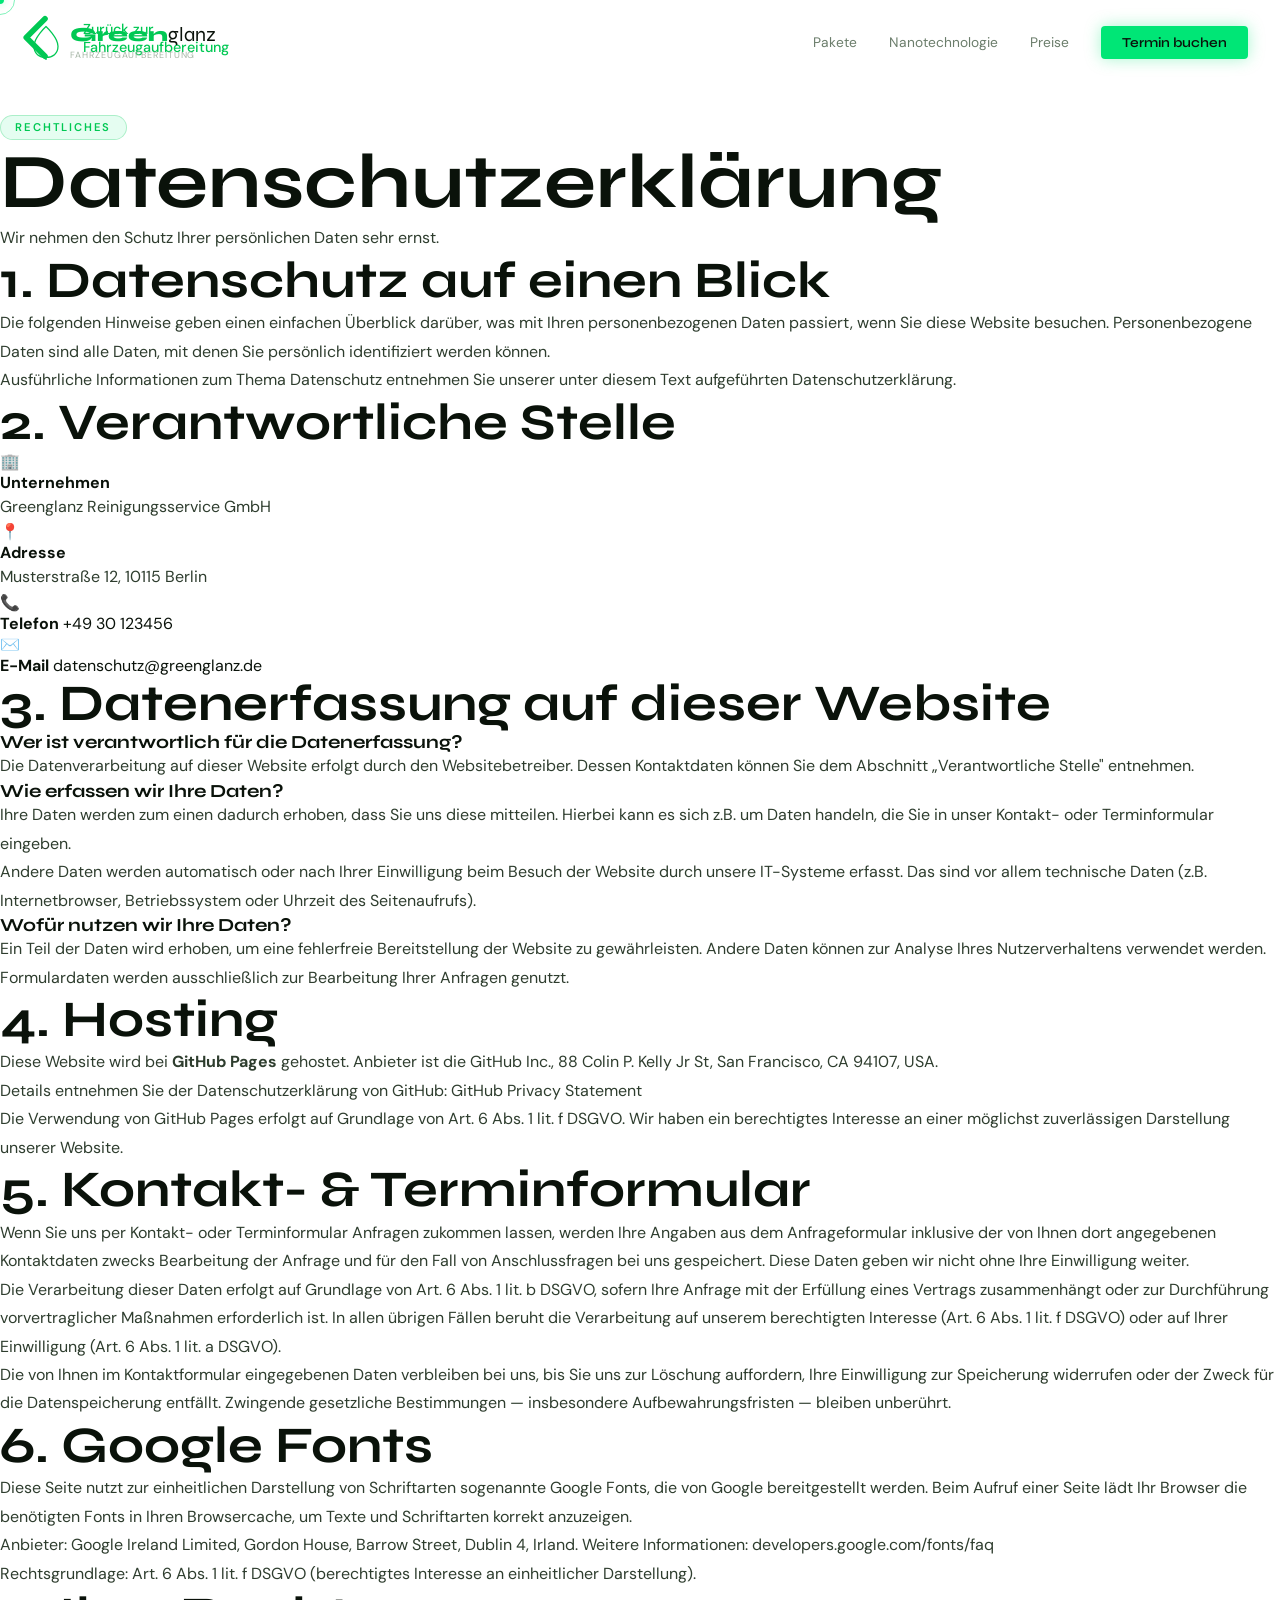
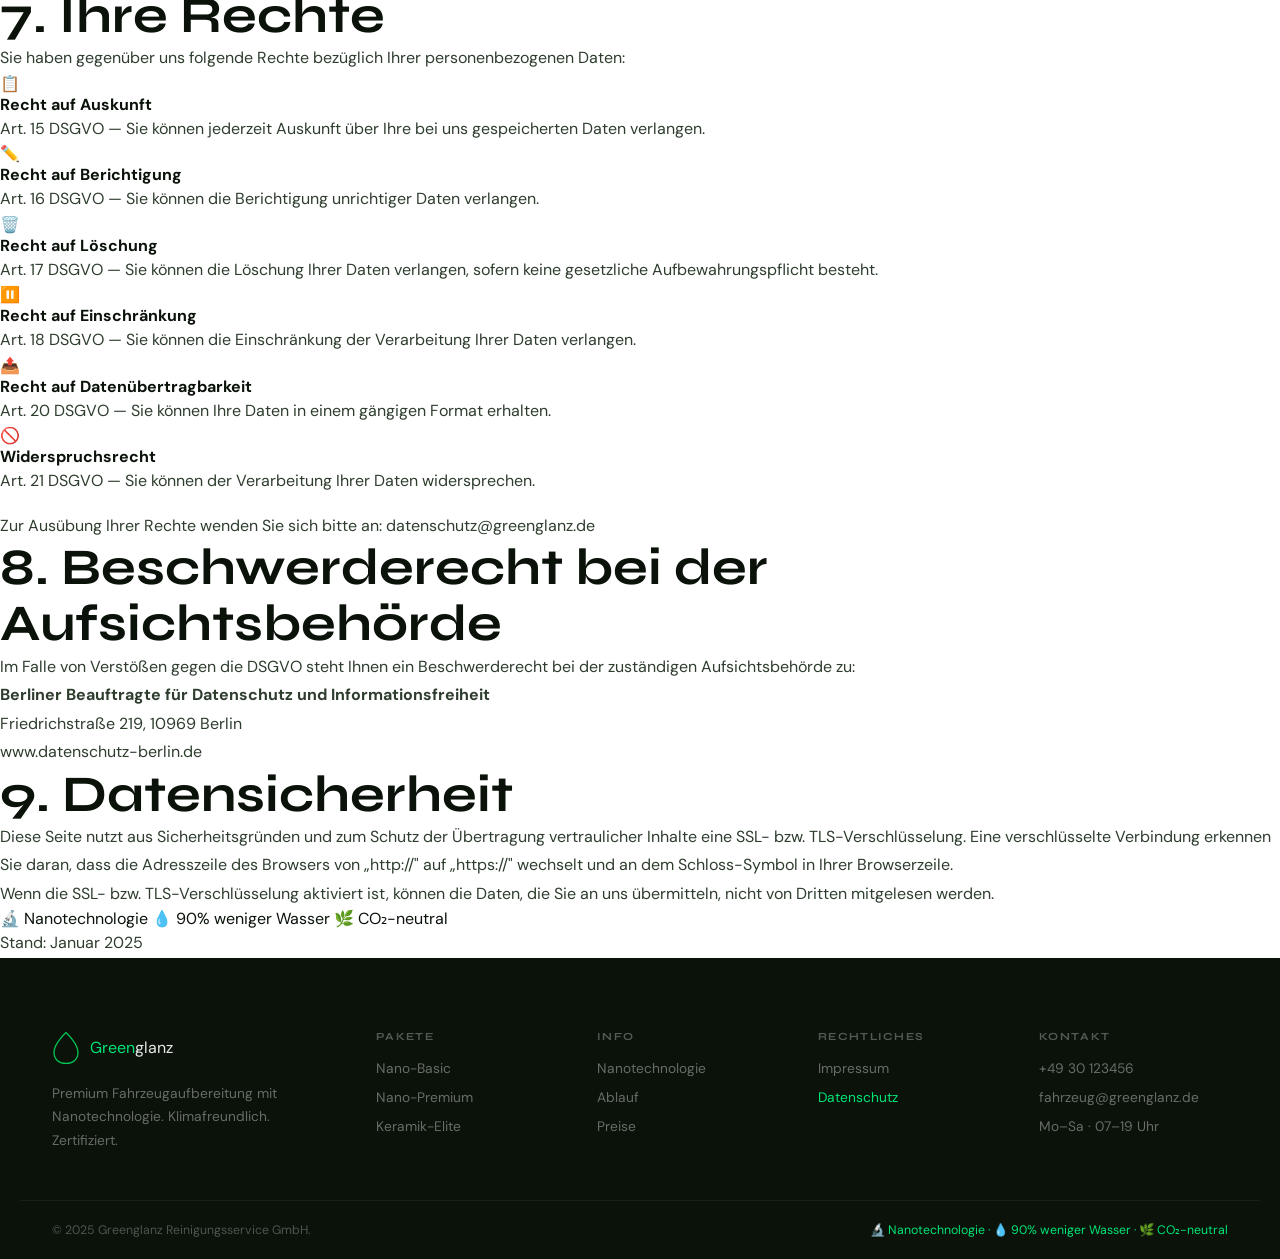
==== datenschutz.html @ a3bcfd15 "Add initial Datenschutzerklärung HTML page" ====
<!DOCTYPE html>
<html lang="de">
<head>
  <meta charset="UTF-8" />
  <meta name="viewport" content="width=device-width, initial-scale=1.0" />
  <title>Datenschutzerklärung – Greenglanz Fahrzeugaufbereitung</title>
  <link rel="stylesheet" href="fv-styles.css" />
  <link rel="preconnect" href="https://fonts.googleapis.com" />
  <link rel="preconnect" href="https://fonts.gstatic.com" crossorigin />
  <link href="https://fonts.googleapis.com/css2?family=Syne:wght@400;600;700;800&family=DM+Sans:wght@300;400;500&display=swap" rel="stylesheet" />
</head>
<body>

  <div class="cur" id="cur"></div>
  <div class="cur-ring" id="curRing"></div>
  <div class="scroll-prog" id="scrollProg"></div>

  <!-- Nav -->
  <nav class="nav scrolled" id="nav">
    <div class="nav-inner">
      <a href="fahrzeug.html" class="nav-logo">
        <div class="nl-icon">
          <svg viewBox="0 0 32 42" fill="none">
            <path d="M16 3 C16 3 30 16 30 26 C30 34.8 23.7 39 16 39 C8.3 39 2 34.8 2 26 C2 16 16 3 16 3Z"
              stroke="currentColor" stroke-width="1.5" fill="none"/>
            <path d="M16 39 L16 43" stroke="currentColor" stroke-width="1.5" stroke-linecap="round"/>
          </svg>
        </div>
        <div class="nl-text">
          <div class="nl-name">
            <span class="nl-g">Green</span><span class="nl-gl">glanz</span>
          </div>
          <span class="nl-sub">Fahrzeugaufbereitung</span>
        </div>
      </a>
      <ul class="nav-links">
        <li><a href="fahrzeug.html#pakete">Pakete</a></li>
        <li><a href="fahrzeug.html#nano">Nanotechnologie</a></li>
        <li><a href="fahrzeug.html#preise">Preise</a></li>
        <li><a href="fahrzeug.html#kontakt" class="nav-cta">Termin buchen</a></li>
      </ul>
      <button class="burger" id="burger"><span></span><span></span></button>
    </div>
  </nav>

  <!-- Mobile Menu -->
  <div class="mob-menu" id="mobMenu">
    <div class="mm-links">
      <a href="fahrzeug.html">← Zurück</a>
      <a href="fahrzeug.html#pakete">Pakete</a>
      <a href="fahrzeug.html#nano">Nanotechnologie</a>
      <a href="fahrzeug.html#kontakt">Termin buchen</a>
    </div>
  </div>

  <!-- Page Content -->
  <main class="legal-main">
    <div class="legal-container">

      <a href="fahrzeug.html" class="legal-back">
        <svg viewBox="0 0 20 20" fill="none">
          <path d="M12 5l-5 5 5 5" stroke="currentColor" stroke-width="1.5" stroke-linecap="round" stroke-linejoin="round"/>
        </svg>
        Zurück zur Fahrzeugaufbereitung
      </a>

      <div class="legal-header">
        <span class="s-tag">Rechtliches</span>
        <h1>Datenschutzerklärung</h1>
        <p class="legal-intro">Wir nehmen den Schutz Ihrer persönlichen Daten sehr ernst.</p>
      </div>

      <div class="legal-body">

        <div class="legal-section">
          <h2>1. Datenschutz auf einen Blick</h2>
          <div class="legal-card">
            <p>
              Die folgenden Hinweise geben einen einfachen Überblick darüber, was mit Ihren
              personenbezogenen Daten passiert, wenn Sie diese Website besuchen. Personenbezogene
              Daten sind alle Daten, mit denen Sie persönlich identifiziert werden können.
            </p>
            <p>
              Ausführliche Informationen zum Thema Datenschutz entnehmen Sie unserer unter diesem
              Text aufgeführten Datenschutzerklärung.
            </p>
          </div>
        </div>

        <div class="legal-section">
          <h2>2. Verantwortliche Stelle</h2>
          <div class="legal-card legal-card-grid">
            <div class="lcg-item">
              <span class="lcg-icon">🏢</span>
              <div>
                <b>Unternehmen</b>
                <p>Greenglanz Reinigungsservice GmbH</p>
              </div>
            </div>
            <div class="lcg-item">
              <span class="lcg-icon">📍</span>
              <div>
                <b>Adresse</b>
                <p>Musterstraße 12, 10115 Berlin</p>
              </div>
            </div>
            <div class="lcg-item">
              <span class="lcg-icon">📞</span>
              <div>
                <b>Telefon</b>
                <a href="tel:+4930123456">+49 30 123456</a>
              </div>
            </div>
            <div class="lcg-item">
              <span class="lcg-icon">✉️</span>
              <div>
                <b>E-Mail</b>
                <a href="mailto:datenschutz@greenglanz.de">datenschutz@greenglanz.de</a>
              </div>
            </div>
          </div>
        </div>

        <div class="legal-section">
          <h2>3. Datenerfassung auf dieser Website</h2>

          <h3 class="legal-sub">Wer ist verantwortlich für die Datenerfassung?</h3>
          <div class="legal-card">
            <p>
              Die Datenverarbeitung auf dieser Website erfolgt durch den Websitebetreiber. Dessen
              Kontaktdaten können Sie dem Abschnitt „Verantwortliche Stelle" entnehmen.
            </p>
          </div>

          <h3 class="legal-sub">Wie erfassen wir Ihre Daten?</h3>
          <div class="legal-card">
            <p>
              Ihre Daten werden zum einen dadurch erhoben, dass Sie uns diese mitteilen. Hierbei
              kann es sich z.B. um Daten handeln, die Sie in unser Kontakt- oder Terminformular
              eingeben.
            </p>
            <p>
              Andere Daten werden automatisch oder nach Ihrer Einwilligung beim Besuch der Website
              durch unsere IT-Systeme erfasst. Das sind vor allem technische Daten (z.B.
              Internetbrowser, Betriebssystem oder Uhrzeit des Seitenaufrufs).
            </p>
          </div>

          <h3 class="legal-sub">Wofür nutzen wir Ihre Daten?</h3>
          <div class="legal-card">
            <p>
              Ein Teil der Daten wird erhoben, um eine fehlerfreie Bereitstellung der Website zu
              gewährleisten. Andere Daten können zur Analyse Ihres Nutzerverhaltens verwendet werden.
              Formulardaten werden ausschließlich zur Bearbeitung Ihrer Anfragen genutzt.
            </p>
          </div>
        </div>

        <div class="legal-section">
          <h2>4. Hosting</h2>
          <div class="legal-card">
            <p>
              Diese Website wird bei <strong>GitHub Pages</strong> gehostet. Anbieter ist die
              GitHub Inc., 88 Colin P. Kelly Jr St, San Francisco, CA 94107, USA.
            </p>
            <p>
              Details entnehmen Sie der Datenschutzerklärung von GitHub:
              <a href="https://docs.github.com/en/site-policy/privacy-policies/github-privacy-statement"
                target="_blank" rel="noopener noreferrer">
                GitHub Privacy Statement
              </a>
            </p>
            <p>
              Die Verwendung von GitHub Pages erfolgt auf Grundlage von Art. 6 Abs. 1 lit. f DSGVO.
              Wir haben ein berechtigtes Interesse an einer möglichst zuverlässigen Darstellung
              unserer Website.
            </p>
          </div>
        </div>

        <div class="legal-section">
          <h2>5. Kontakt- & Terminformular</h2>
          <div class="legal-card">
            <p>
              Wenn Sie uns per Kontakt- oder Terminformular Anfragen zukommen lassen, werden Ihre
              Angaben aus dem Anfrageformular inklusive der von Ihnen dort angegebenen Kontaktdaten
              zwecks Bearbeitung der Anfrage und für den Fall von Anschlussfragen bei uns gespeichert.
              Diese Daten geben wir nicht ohne Ihre Einwilligung weiter.
            </p>
            <p>
              Die Verarbeitung dieser Daten erfolgt auf Grundlage von Art. 6 Abs. 1 lit. b DSGVO,
              sofern Ihre Anfrage mit der Erfüllung eines Vertrags zusammenhängt oder zur Durchführung
              vorvertraglicher Maßnahmen erforderlich ist. In allen übrigen Fällen beruht die
              Verarbeitung auf unserem berechtigten Interesse (Art. 6 Abs. 1 lit. f DSGVO) oder auf
              Ihrer Einwilligung (Art. 6 Abs. 1 lit. a DSGVO).
            </p>
            <p>
              Die von Ihnen im Kontaktformular eingegebenen Daten verbleiben bei uns, bis Sie uns zur
              Löschung auffordern, Ihre Einwilligung zur Speicherung widerrufen oder der Zweck für die
              Datenspeicherung entfällt. Zwingende gesetzliche Bestimmungen — insbesondere
              Aufbewahrungsfristen — bleiben unberührt.
            </p>
          </div>
        </div>

        <div class="legal-section">
          <h2>6. Google Fonts</h2>
          <div class="legal-card">
            <p>
              Diese Seite nutzt zur einheitlichen Darstellung von Schriftarten sogenannte Google
              Fonts, die von Google bereitgestellt werden. Beim Aufruf einer Seite lädt Ihr Browser
              die benötigten Fonts in Ihren Browsercache, um Texte und Schriftarten korrekt
              anzuzeigen.
            </p>
            <p>
              Anbieter: Google Ireland Limited, Gordon House, Barrow Street, Dublin 4, Irland.
              Weitere Informationen:
              <a href="https://developers.google.com/fonts/faq" target="_blank" rel="noopener noreferrer">
                developers.google.com/fonts/faq
              </a>
            </p>
            <p>
              Rechtsgrundlage: Art. 6 Abs. 1 lit. f DSGVO (berechtigtes Interesse an einheitlicher
              Darstellung).
            </p>
          </div>
        </div>

        <div class="legal-section">
          <h2>7. Ihre Rechte</h2>
          <div class="legal-card">
            <p>Sie haben gegenüber uns folgende Rechte bezüglich Ihrer personenbezogenen Daten:</p>
            <div class="legal-rights">
              <div class="lr-item">
                <span class="lr-icon">📋</span>
                <div><b>Recht auf Auskunft</b><p>Art. 15 DSGVO — Sie können jederzeit Auskunft über Ihre bei uns gespeicherten Daten verlangen.</p></div>
              </div>
              <div class="lr-item">
                <span class="lr-icon">✏️</span>
                <div><b>Recht auf Berichtigung</b><p>Art. 16 DSGVO — Sie können die Berichtigung unrichtiger Daten verlangen.</p></div>
              </div>
              <div class="lr-item">
                <span class="lr-icon">🗑️</span>
                <div><b>Recht auf Löschung</b><p>Art. 17 DSGVO — Sie können die Löschung Ihrer Daten verlangen, sofern keine gesetzliche Aufbewahrungspflicht besteht.</p></div>
              </div>
              <div class="lr-item">
                <span class="lr-icon">⏸️</span>
                <div><b>Recht auf Einschränkung</b><p>Art. 18 DSGVO — Sie können die Einschränkung der Verarbeitung Ihrer Daten verlangen.</p></div>
              </div>
              <div class="lr-item">
                <span class="lr-icon">📤</span>
                <div><b>Recht auf Datenübertragbarkeit</b><p>Art. 20 DSGVO — Sie können Ihre Daten in einem gängigen Format erhalten.</p></div>
              </div>
              <div class="lr-item">
                <span class="lr-icon">🚫</span>
                <div><b>Widerspruchsrecht</b><p>Art. 21 DSGVO — Sie können der Verarbeitung Ihrer Daten widersprechen.</p></div>
              </div>
            </div>
            <p style="margin-top:1rem">
              Zur Ausübung Ihrer Rechte wenden Sie sich bitte an:
              <a href="mailto:datenschutz@greenglanz.de">datenschutz@greenglanz.de</a>
            </p>
          </div>
        </div>

        <div class="legal-section">
          <h2>8. Beschwerderecht bei der Aufsichtsbehörde</h2>
          <div class="legal-card">
            <p>
              Im Falle von Verstößen gegen die DSGVO steht Ihnen ein Beschwerderecht bei der
              zuständigen Aufsichtsbehörde zu:
            </p>
            <p>
              <strong>Berliner Beauftragte für Datenschutz und Informationsfreiheit</strong><br />
              Friedrichstraße 219, 10969 Berlin<br />
              <a href="https://www.datenschutz-berlin.de" target="_blank" rel="noopener noreferrer">
                www.datenschutz-berlin.de
              </a>
            </p>
          </div>
        </div>

        <div class="legal-section">
          <h2>9. Datensicherheit</h2>
          <div class="legal-card">
            <p>
              Diese Seite nutzt aus Sicherheitsgründen und zum Schutz der Übertragung vertraulicher
              Inhalte eine SSL- bzw. TLS-Verschlüsselung. Eine verschlüsselte Verbindung erkennen
              Sie daran, dass die Adresszeile des Browsers von „http://" auf „https://" wechselt
              und an dem Schloss-Symbol in Ihrer Browserzeile.
            </p>
            <p>
              Wenn die SSL- bzw. TLS-Verschlüsselung aktiviert ist, können die Daten, die Sie an
              uns übermitteln, nicht von Dritten mitgelesen werden.
            </p>
          </div>
        </div>

        <div class="legal-nano-badge">
          <span>🔬 Nanotechnologie</span>
          <span>💧 90% weniger Wasser</span>
          <span>🌿 CO₂-neutral</span>
        </div>

        <p class="legal-stand">Stand: Januar 2025</p>

      </div>
    </div>
  </main>

  <!-- Footer -->
  <footer class="footer">
    <div class="ft-inner">
      <div class="ft-brand">
        <div class="nav-logo" style="margin-bottom:1rem">
          <div class="nl-icon">
            <svg viewBox="0 0 32 42" fill="none">
              <path d="M16 3 C16 3 30 16 30 26 C30 34.8 23.7 39 16 39 C8.3 39 2 34.8 2 26 C2 16 16 3 16 3Z"
                stroke="currentColor" stroke-width="1.5" fill="none"/>
            </svg>
          </div>
          <div class="nl-text">
            <div class="nl-name" style="color:rgba(255,255,255,0.9)">
              <span style="color:#00e676">Green</span><span>glanz</span>
            </div>
          </div>
        </div>
        <p>Premium Fahrzeugaufbereitung mit Nanotechnologie. Klimafreundlich. Zertifiziert.</p>
      </div>
      <div class="ft-cols">
        <div class="ftc">
          <b>Pakete</b>
          <a href="fahrzeug.html#pakete">Nano-Basic</a>
          <a href="fahrzeug.html#pakete">Nano-Premium</a>
          <a href="fahrzeug.html#pakete">Keramik-Elite</a>
        </div>
        <div class="ftc">
          <b>Info</b>
          <a href="fahrzeug.html#nano">Nanotechnologie</a>
          <a href="fahrzeug.html#prozess">Ablauf</a>
          <a href="fahrzeug.html#preise">Preise</a>
        </div>
        <div class="ftc">
          <b>Rechtliches</b>
          <a href="impressum.html">Impressum</a>
          <a href="datenschutz.html" style="color:#00e676">Datenschutz</a>
        </div>
        <div class="ftc">
          <b>Kontakt</b>
          <a href="tel:+4930123456">+49 30 123456</a>
          <a href="mailto:fahrzeug@greenglanz.de">fahrzeug@greenglanz.de</a>
          <span>Mo–Sa · 07–19 Uhr</span>
        </div>
      </div>
    </div>
    <div class="ft-bottom">
      <span>© 2025 Greenglanz Reinigungsservice GmbH.</span>
      <span class="ft-badge">🔬 Nanotechnologie · 💧 90% weniger Wasser · 🌿 CO₂-neutral</span>
    </div>
  </footer>

  <script src="fv-app.js"></script>
</body>
</html>
---- fv-styles.css ----
/* ══════════════════════════════════════════════════
   GREENGLANZ FAHRZEUGAUFBEREITUNG – fv-styles.css
   Weiß × Neon-Grün (dominant) × Blau (Akzent)
   Mobile-safe von Anfang an
══════════════════════════════════════════════════ */

@import url('https://fonts.googleapis.com/css2?family=Syne:wght@400;600;700;800&family=DM+Sans:wght@300;400;500&display=swap');

/* ── Variables ──────────────────────────────────── */
:root {
  /* Base */
  --white:    #ffffff;
  --off:      #f7faf7;
  --surface:  #f0f5f0;

  /* Neon Green — DOMINANT */
  --ng:       #00e676;
  --ng-dim:   #00c853;
  --ng-pale:  #b9f6ca;
  --ng-mist:  #e8f5e9;
  --ng-alpha: rgba(0,230,118,0.1);
  --ng-glow:  rgba(0,230,118,0.35);
  --ng-glow2: rgba(0,230,118,0.12);

  /* Blue — accent only */
  --bl:       #1565c0;
  --bl-2:     #1976d2;
  --bl-pale:  #bbdefb;
  --bl-mist:  #e3f2fd;
  --bl-alpha: rgba(21,101,192,0.1);

  /* Text */
  --t1:  #0a120a;
  --t2:  #2e3d2e;
  --t3:  #6b7d6b;
  --t4:  #a5b5a5;

  /* Fonts */
  --fd: 'Syne', sans-serif;
  --fb: 'DM Sans', sans-serif;

  /* Radius */
  --r-xs: 4px;
  --r-sm: 10px;
  --r-md: 16px;
  --r-lg: 24px;
  --r-xl: 36px;

  /* Shadows */
  --sh-sm:   0 2px 16px rgba(0,230,118,0.08);
  --sh-md:   0 8px 40px rgba(0,230,118,0.12);
  --sh-lg:   0 24px 80px rgba(0,230,118,0.16);
  --sh-neon: 0 0 20px rgba(0,230,118,0.4), 0 0 60px rgba(0,230,118,0.15);
  --sh-b:    0 8px 32px rgba(21,101,192,0.1);

  --ease:        cubic-bezier(0.4, 0, 0.2, 1);
  --ease-spring: cubic-bezier(0.34, 1.56, 0.64, 1);
  --ease-expo:   cubic-bezier(0.16, 1, 0.3, 1);
}

/* ── Reset ──────────────────────────────────────── */
*, *::before, *::after { box-sizing: border-box; margin: 0; padding: 0; }
html { scroll-behavior: smooth; font-size: 16px; }
body {
  font-family: var(--fb);
  background: var(--white);
  color: var(--t1);
  overflow-x: hidden;
  cursor: none;
}
a { color: inherit; text-decoration: none; }
ul { list-style: none; }
button { cursor: none; border: none; background: none; font: inherit; }
input, textarea, select { font: inherit; }
em { font-style: italic; color: var(--ng-dim); }

/* ── Typography ─────────────────────────────────── */
h1, h2, h3 { font-family: var(--fd); line-height: 1.1; font-weight: 700; }
h1 { font-size: clamp(2.8rem, 6vw, 5.5rem); }
h2 { font-size: clamp(2rem, 4vw, 3.4rem); }
h3 { font-size: 1.15rem; font-weight: 700; }
p  { color: var(--t2); line-height: 1.78; }

/* ── Scroll Progress ────────────────────────────── */
.scroll-prog {
  position: fixed; top: 0; left: 0; height: 3px;
  width: 0%; z-index: 9999; pointer-events: none;
  background: linear-gradient(90deg, var(--ng), var(--ng-dim), var(--bl-2));
  box-shadow: 0 0 10px var(--ng-glow);
  transition: width 0.1s linear;
}

/* ── Custom Cursor ──────────────────────────────── */
.cur {
  width: 8px; height: 8px;
  background: var(--ng);
  border-radius: 50%;
  position: fixed; top: 0; left: 0;
  pointer-events: none; z-index: 9998;
  transform: translate(-50%,-50%);
  box-shadow: 0 0 10px var(--ng-glow);
  transition: width 0.2s var(--ease), height 0.2s var(--ease);
}
.cur-ring {
  width: 30px; height: 30px;
  border: 1.5px solid rgba(0,230,118,0.5);
  border-radius: 50%;
  position: fixed; top: 0; left: 0;
  pointer-events: none; z-index: 9997;
  transform: translate(-50%,-50%);
  transition: width 0.3s var(--ease), height 0.3s var(--ease), border-color 0.3s;
}
body.cur-lg .cur      { width: 40px; height: 40px; }
body.cur-lg .cur-ring { width: 52px; height: 52px; border-color: var(--ng); }

/* ── Loader ─────────────────────────────────────── */
.loader {
  position: fixed; inset: 0;
  background: var(--white); z-index: 10000;
  display: flex; align-items: center; justify-content: center;
  transition: opacity 0.7s var(--ease), visibility 0.7s;
}
.loader.out { opacity: 0; visibility: hidden; pointer-events: none; }
.loader-core { display: flex; flex-direction: column; align-items: center; gap: 1.4rem; }

.loader-drop {
  width: 70px; height: 90px; position: relative;
  display: flex; align-items: center; justify-content: center;
}
.loader-drop svg { width: 100%; height: 100%; }
.drop-path {
  stroke-dasharray: 220; stroke-dashoffset: 220;
  animation: dash-draw 1.4s var(--ease) 0.1s forwards;
}
.drop-inner {
  stroke-dasharray: 160; stroke-dashoffset: 160;
  animation: dash-draw 1s var(--ease) 0.6s forwards;
}
@keyframes dash-draw { to { stroke-dashoffset: 0; } }
.drop-glow {
  position: absolute; inset: -10px;
  border-radius: 40% 40% 50% 50%;
  background: radial-gradient(ellipse at 50% 60%, rgba(0,230,118,0.2), transparent 70%);
  animation: drop-pulse 2s ease-in-out infinite;
}
@keyframes drop-pulse { 0%,100%{ opacity: 0.5; transform: scale(1); } 50%{ opacity: 1; transform: scale(1.1); } }

.loader-brand {
  font-family: var(--fd);
  font-size: 1.9rem; font-weight: 800;
  display: flex; align-items: baseline; gap: 0;
  opacity: 0;
  animation: rise 0.6s var(--ease) 1s forwards;
}
@keyframes rise { from { opacity:0; transform:translateY(8px); } to { opacity:1; transform:none; } }
.lb-green { color: var(--ng-dim); }
.lb-dark  { color: var(--t1); font-weight: 400; }
.loader-sub {
  font-size: 0.72rem; letter-spacing: 0.14em; text-transform: uppercase;
  color: var(--t4); opacity: 0;
  animation: rise 0.5s var(--ease) 1.2s forwards;
}
.loader-bar { width: 180px; height: 2px; background: var(--surface); border-radius: 2px; overflow: hidden; }
.loader-fill {
  height: 100%; width: 0%;
  background: linear-gradient(90deg, var(--ng), var(--ng-dim));
  box-shadow: 0 0 8px var(--ng-glow);
  transition: width 0.05s linear;
}

/* ── Navigation ─────────────────────────────────── */
.nav {
  position: fixed; top: 0; left: 0; right: 0;
  z-index: 1000; padding: 1.4rem 2rem;
  transition: all 0.4s var(--ease);
}
.nav::before {
  content: ''; position: absolute; inset: 0;
  background: rgba(255,255,255,0); backdrop-filter: blur(0px);
  border-bottom: 1px solid rgba(0,230,118,0);
  transition: all 0.4s var(--ease); pointer-events: none;
}
.nav.scrolled { padding: 0.85rem 2rem; }
.nav.scrolled::before {
  background: rgba(255,255,255,0.92);
  backdrop-filter: blur(20px);
  border-bottom-color: rgba(0,230,118,0.15);
  box-shadow: 0 2px 20px rgba(0,230,118,0.06);
}
.nav-inner {
  max-width: 1240px; margin: 0 auto;
  display: flex; align-items: center; justify-content: space-between;
  position: relative; z-index: 1;
}

/* Logo */
.nav-logo { display: flex; align-items: center; gap: 0.65rem; }
.nl-icon {
  width: 28px; height: 36px;
  color: var(--ng-dim); flex-shrink: 0;
}
.nl-icon svg { width: 100%; height: 100%; }
.nl-text { display: flex; flex-direction: column; gap: 0.1rem; }
.nl-name { display: flex; align-items: baseline; gap: 0; }
.nl-g  { font-family: var(--fd); font-size: 1.25rem; font-weight: 800; color: var(--ng-dim); }
.nl-gl { font-family: var(--fd); font-size: 1.25rem; font-weight: 400; color: var(--t1); }
.nl-sub {
  font-size: 0.56rem; letter-spacing: 0.1em; text-transform: uppercase;
  color: var(--t4); display: block;
}

.nav-links { display: flex; align-items: center; gap: 2rem; }
.nav-links a {
  font-size: 0.86rem; color: var(--t3); font-weight: 400;
  transition: color 0.2s; position: relative;
}
.nav-links a::after {
  content: ''; position: absolute; bottom: -2px; left: 0;
  width: 0; height: 1.5px;
  background: var(--ng);
  transition: width 0.28s var(--ease);
  box-shadow: 0 0 6px var(--ng-glow);
}
.nav-links a:hover { color: var(--ng-dim); }
.nav-links a:hover::after { width: 100%; }
.nav-cta {
  background: var(--ng) !important; color: var(--t1) !important;
  padding: 0.5rem 1.3rem !important; border-radius: var(--r-xs) !important;
  font-weight: 600 !important; font-family: var(--fd) !important;
  box-shadow: 0 0 16px var(--ng-glow) !important;
  transition: background 0.25s, transform 0.25s var(--ease-spring), box-shadow 0.25s !important;
}
.nav-cta::after { display: none !important; }
.nav-cta:hover { background: var(--ng-dim) !important; transform: translateY(-2px) !important; box-shadow: 0 4px 24px var(--ng-glow) !important; }

.burger { display: none; flex-direction: column; gap: 6px; padding: 4px; }
.burger span { display: block; width: 22px; height: 1.5px; background: var(--t1); border-radius: 2px; transition: all 0.3s var(--ease); transform-origin: center; }
.burger.open span:nth-child(1) { transform: translateY(3.75px) rotate(45deg); }
.burger.open span:nth-child(2) { transform: translateY(-3.75px) rotate(-45deg); }

/* Mobile Menu */
.mob-menu {
  display: none; position: fixed; inset: 0;
  background: var(--white); z-index: 999;
  align-items: center; justify-content: center;
  flex-direction: column; gap: 2.5rem;
}
.mob-menu.open { display: flex; }
.mm-links { display: flex; flex-direction: column; align-items: center; gap: 1.4rem; }
.mm-links a { font-family: var(--fd); font-size: 2rem; font-weight: 700; color: var(--t2); transition: color 0.2s; }
.mm-links a:hover { color: var(--ng-dim); }
.mm-contact a { font-size: 0.9rem; color: var(--t4); }

/* ── Buttons ────────────────────────────────────── */
.btn-neon {
  display: inline-flex; align-items: center; gap: 0.8rem;
  background: var(--ng); color: var(--t1);
  padding: 0.95rem 2.2rem; border-radius: var(--r-xs);
  font-family: var(--fd); font-size: 0.95rem; font-weight: 700;
  position: relative; overflow: hidden;
  transition: transform 0.25s var(--ease-spring), box-shadow 0.25s;
  box-shadow: 0 4px 20px var(--ng-glow), 0 0 0 1px rgba(0,230,118,0.3);
}
.btn-neon:hover { transform: translateY(-3px); box-shadow: var(--sh-neon); }
.btn-neon-arrow { width: 18px; height: 18px; flex-shrink: 0; position: relative; z-index: 1; }
.btn-neon-text { position: relative; z-index: 1; }
.btn-neon-glow {
  position: absolute; inset: 0;
  background: linear-gradient(135deg, rgba(255,255,255,0.25), transparent);
  opacity: 0; transition: opacity 0.3s;
}
.btn-neon:hover .btn-neon-glow { opacity: 1; }

.btn-ghost {
  display: inline-flex; align-items: center;
  border: 1.5px solid rgba(0,230,118,0.4); color: var(--ng-dim);
  padding: 0.95rem 1.8rem; border-radius: var(--r-xs);
  font-size: 0.95rem; font-weight: 500;
  transition: border-color 0.25s, background 0.25s, transform 0.25s var(--ease-spring);
}
.btn-ghost:hover { border-color: var(--ng); background: var(--ng-alpha); transform: translateY(-2px); box-shadow: 0 0 14px var(--ng-glow2); }

.btn-submit-neon {
  width: 100%; padding: 1.05rem;
  background: var(--ng); color: var(--t1);
  border-radius: var(--r-sm);
  font-family: var(--fd); font-size: 1rem; font-weight: 700;
  display: flex; align-items: center; justify-content: center; gap: 0.7rem;
  transition: background 0.25s, transform 0.25s var(--ease-spring), box-shadow 0.25s;
  position: relative; overflow: hidden;
  box-shadow: 0 4px 20px var(--ng-glow);
}
.btn-submit-neon:hover { background: var(--ng-dim); transform: translateY(-2px); box-shadow: var(--sh-neon); }
.btn-submit-neon.loading .bsn-text, .btn-submit-neon.loading .bsn-arrow { opacity: 0; }
.btn-submit-neon.loading .bsn-loader { opacity: 1; }
.bsn-loader { position: absolute; width: 20px; height: 20px; border: 2px solid rgba(10,18,10,0.25); border-top-color: var(--t1); border-radius: 50%; animation: spin 0.8s linear infinite; opacity: 0; transition: opacity 0.2s; }
.bsn-glow { position: absolute; inset: 0; background: linear-gradient(135deg, rgba(255,255,255,0.2), transparent); pointer-events: none; }
@keyframes spin { to { transform: rotate(360deg); } }

/* ══════════════════════════════════════════════════
   HERO — Mobile-safe
══════════════════════════════════════════════════ */
.hero {
  position: relative; z-index: 1;
  min-height: 100vh;
  display: grid; grid-template-columns: 1fr 1fr;
  align-items: center; gap: 4rem;
  max-width: 1240px; margin: 0 auto;
  padding: 9rem 2rem 5rem;
}
.hero-canvas {
  position: fixed; inset: 0;
  width: 100%; height: 100%;
  pointer-events: none; z-index: 0;
}
/* Animated background blobs */
.hero-blob {
  position: fixed; border-radius: 50%;
  filter: blur(80px); pointer-events: none; z-index: 0;
}
.b1 {
  width: 600px; height: 600px;
  background: radial-gradient(circle, rgba(0,230,118,0.08), transparent 70%);
  top: -100px; right: -100px;
  animation: blob-float 14s ease-in-out infinite;
}
.b2 {
  width: 400px; height: 400px;
  background: radial-gradient(circle, rgba(0,200,83,0.06), transparent 70%);
  bottom: 10%; left: -80px;
  animation: blob-float 18s ease-in-out infinite reverse;
}
.b3 {
  width: 300px; height: 300px;
  background: radial-gradient(circle, rgba(21,101,192,0.05), transparent 70%);
  top: 40%; right: 20%;
  animation: blob-float 11s ease-in-out infinite 4s;
}
@keyframes blob-float {
  0%,100%{ transform: translate(0,0) scale(1); }
  33%{ transform: translate(30px,-40px) scale(1.06); }
  66%{ transform: translate(-20px,20px) scale(0.96); }
}
/* Neon grid */
.hero-grid {
  position: fixed; inset: 0; z-index: 0; pointer-events: none;
  background-image:
    linear-gradient(rgba(0,230,118,0.04) 1px, transparent 1px),
    linear-gradient(90deg, rgba(0,230,118,0.04) 1px, transparent 1px);
  background-size: 60px 60px;
  mask-image: radial-gradient(ellipse 80% 70% at 60% 40%, black 0%, transparent 100%);
  -webkit-mask-image: radial-gradient(ellipse 80% 70% at 60% 40%, black 0%, transparent 100%);
}

.hero-left { position: relative; z-index: 2; }

.hero-eyebrow {
  display: inline-flex; align-items: center; gap: 0.6rem;
  font-size: 0.74rem; letter-spacing: 0.1em; text-transform: uppercase;
  color: var(--ng-dim); background: var(--ng-alpha);
  border: 1px solid rgba(0,230,118,0.25);
  padding: 0.38rem 1rem; border-radius: 999px; margin-bottom: 2rem;
  font-weight: 500;
}
.eyebrow-pulse {
  width: 6px; height: 6px; border-radius: 50%;
  background: var(--ng);
  box-shadow: 0 0 8px var(--ng-glow);
  animation: neon-pulse 2s ease-in-out infinite;
}
@keyframes neon-pulse {
  0%,100%{ box-shadow: 0 0 4px var(--ng-glow); transform: scale(1); }
  50%{ box-shadow: 0 0 12px var(--ng-glow), 0 0 20px var(--ng-glow2); transform: scale(1.3); }
}

.hero-title { margin-bottom: 1.8rem; }
.ht-line { display: block; }
.ht-neon { color: var(--ng-dim); text-shadow: 0 0 40px rgba(0,200,83,0.3); }
.ht-sub  { color: var(--t3); font-size: clamp(1.6rem, 3vw, 2.8rem); font-weight: 400; }

.hero-desc { max-width: 480px; margin-bottom: 2.5rem; font-size: 1.05rem; }
.hero-desc strong { color: var(--ng-dim); font-weight: 600; }
.hero-actions { display: flex; flex-wrap: wrap; gap: 1rem; margin-bottom: 2.5rem; }
.hero-chips { display: flex; flex-wrap: wrap; gap: 0.6rem; }
.chip {
  font-size: 0.76rem; font-weight: 500; padding: 0.3rem 0.85rem;
  border-radius: 999px; border: 1px solid;
}
.chip-green {
  color: var(--ng-dim); border-color: rgba(0,200,83,0.3);
  background: var(--ng-alpha);
}
.chip-blue {
  color: var(--bl-2); border-color: rgba(21,101,192,0.2);
  background: var(--bl-alpha);
}

/* Hero Right */
.hero-right { position: relative; z-index: 2; }

/* Scene */
.hero-scene {
  position: relative;
  display: flex; align-items: center; justify-content: center;
  padding: 70px 75px 70px 55px;
  min-height: 460px;
}

/* Neon rings — purely decorative around center card */
.hs-ring {
  position: absolute; border-radius: 50%;
  pointer-events: none;
}
.hs-ring.r1 {
  width: 360px; height: 360px;
  border: 1px solid rgba(0,230,118,0.12);
  animation: ring-spin 20s linear infinite;
}
.hs-ring.r2 {
  width: 290px; height: 290px;
  border: 1px dashed rgba(0,230,118,0.08);
  animation: ring-spin 14s linear infinite reverse;
}
.hs-ring.r3 {
  width: 220px; height: 220px;
  border: 1px solid rgba(21,101,192,0.08);
  animation: ring-spin 9s linear infinite;
}
@keyframes ring-spin { from{ transform: rotate(0deg); } to{ transform: rotate(360deg); } }

/* Center card */
.hs-card {
  position: relative; z-index: 3;
  background: rgba(255,255,255,0.9);
  border: 1px solid rgba(0,230,118,0.2);
  border-radius: var(--r-lg);
  padding: 1.5rem;
  width: 280px;
  box-shadow: var(--sh-md), 0 0 0 1px rgba(0,230,118,0.08);
  backdrop-filter: blur(12px);
}
.hs-card-header {
  display: flex; justify-content: space-between; align-items: center;
  margin-bottom: 1rem;
}
.hsc-live { display: flex; align-items: center; gap: 0.5rem; font-size: 0.76rem; color: var(--ng-dim); font-weight: 500; }
.live-dot { width: 7px; height: 7px; border-radius: 50%; background: var(--ng); box-shadow: 0 0 8px var(--ng-glow); animation: neon-pulse 1.5s ease-in-out infinite; }
.hsc-badge { font-size: 0.68rem; font-weight: 700; letter-spacing: 0.1em; text-transform: uppercase; color: var(--t4); }

.hs-car-wrap { position: relative; text-align: center; margin: 0.8rem 0; overflow: hidden; border-radius: var(--r-sm); }
.hs-car { font-size: 3rem; display: block; padding: 0.5rem; animation: car-float 3s ease-in-out infinite; }
@keyframes car-float { 0%,100%{ transform: translateX(-3px); } 50%{ transform: translateX(3px) scale(1.03); } }
.hs-car-shine {
  position: absolute; top: 0; left: -100%;
  width: 60%; height: 100%;
  background: linear-gradient(90deg, transparent, rgba(0,230,118,0.12), transparent);
  animation: car-shine 4s ease-in-out infinite 2s;
}
@keyframes car-shine { 0%{ left: -100%; } 40%{ left: 150%; } 100%{ left: 150%; } }
.hs-scan-line {
  position: absolute; top: 0; left: 0; right: 0;
  height: 2px;
  background: linear-gradient(90deg, transparent, var(--ng), transparent);
  box-shadow: 0 0 8px var(--ng-glow);
  animation: scan 3s ease-in-out infinite;
}
@keyframes scan { 0%{ top: 0; opacity: 0; } 10%{ opacity: 1; } 90%{ opacity: 1; } 100%{ top: 100%; opacity: 0; } }

.hs-steps { display: flex; flex-direction: column; gap: 0.45rem; margin-bottom: 1rem; }
.hss { display: flex; align-items: center; gap: 0.6rem; font-size: 0.8rem; color: var(--t4); }
.hss.done { color: var(--ng-dim); }
.hss.active { color: var(--bl-2); font-weight: 500; }
.hss-icon { color: var(--ng); font-size: 0.75rem; }
.hss-dot { width: 6px; height: 6px; border-radius: 50%; background: var(--bl-2); display: inline-block; animation: neon-pulse 1s ease-in-out infinite; }
.hss-o { color: var(--t4); font-size: 0.7rem; }

.hs-water-bar { border-top: 1px solid rgba(0,230,118,0.1); padding-top: 0.9rem; }
.hwb-label { display: flex; justify-content: space-between; align-items: center; margin-bottom: 0.35rem; font-size: 0.75rem; color: var(--t3); }
.hwb-val { font-family: var(--fd); font-size: 0.9rem; font-weight: 700; color: var(--ng-dim); }
.hwb-track { height: 5px; background: var(--surface); border-radius: 4px; overflow: hidden; }
.hwb-fill {
  height: 100%; width: 0%;
  background: linear-gradient(90deg, var(--ng), var(--ng-dim));
  border-radius: 4px;
  box-shadow: 0 0 8px var(--ng-glow);
  transition: width 2s var(--ease);
}

/* Float cards — CORNER POSITIONED, no overlap */
.hs-float {
  position: absolute;
  display: flex; align-items: center; gap: 0.7rem;
  padding: 0.65rem 1rem; z-index: 4; white-space: nowrap;
  background: rgba(255,255,255,0.88);
  border: 1px solid rgba(0,230,118,0.2);
  border-radius: var(--r-md);
  box-shadow: var(--sh-sm);
  backdrop-filter: blur(12px);
}
.hs-float span:first-child { font-size: 1.2rem; flex-shrink: 0; }
.hs-float b { display: block; font-size: 0.85rem; color: var(--t1); font-family: var(--fd); }
.hs-float p { font-size: 0.7rem; color: var(--t3); margin: 0; }

/* Positions — no overlap with main card */
.sf-tl { top: 0; left: 0; }
.sf-br { bottom: 0; right: 0; }
.sf-bl { bottom: 0; left: 0; }

/* Hero scroll hint */
.hero-scroll {
  position: absolute; bottom: 2.5rem; left: 50%;
  transform: translateX(-50%);
  display: flex; flex-direction: column; align-items: center; gap: 0.5rem;
  font-size: 0.65rem; letter-spacing: 0.14em; text-transform: uppercase; color: var(--t4);
  z-index: 2; grid-column: 1 / -1;
}
.hs-line-anim {
  width: 1px; height: 46px;
  background: linear-gradient(to bottom, var(--ng), transparent);
  box-shadow: 0 0 6px var(--ng-glow2);
  animation: scroll-line 2s ease-in-out infinite;
}
@keyframes scroll-line {
  0%{ transform:scaleY(0); transform-origin:top; }
  50%{ transform:scaleY(1); transform-origin:top; }
  100%{ transform:scaleY(1); transform-origin:bottom; opacity:0; }
}

/* ══════════════════════════════════════════════════
   SECTIONS — z-index safe
══════════════════════════════════════════════════ */
.trust-bar, .section, .footer {
  position: relative; z-index: 2; isolation: isolate;
}

/* Reveal */
[data-reveal] {
  opacity: 0; transform: translateY(36px);
  transition: opacity 0.8s var(--ease), transform 0.8s var(--ease);
}
[data-reveal].on { opacity: 1; transform: none; }

/* ── Trust Bar ──────────────────────────────────── */
.trust-bar {
  background: var(--white);
  border-top: 1px solid rgba(0,230,118,0.15);
  border-bottom: 1px solid rgba(0,230,118,0.15);
  padding: 1rem 0; overflow: hidden;
}
.tb-wrap { display: flex; overflow: hidden; }
.tb-track {
  display: flex; align-items: center; gap: 2.5rem;
  white-space: nowrap; animation: tb-run 18s linear infinite;
}
.tb-track span {
  font-family: var(--fd); font-size: 0.9rem;
  color: var(--t4); letter-spacing: 0.04em; transition: color 0.2s;
}
.tb-track span:hover { color: var(--ng-dim); }
.tbsep { color: var(--ng) !important; font-size: 0.45rem !important; }
@keyframes tb-run { from{ transform:translateX(0); } to{ transform:translateX(-50%); } }

/* ── Section Base ───────────────────────────────── */
.section { padding: 8rem 0; }
.container { max-width: 1240px; margin: 0 auto; padding: 0 2rem; }
.s-head { text-align: center; margin-bottom: 5rem; }
.s-head h2 { margin: 1rem 0; }
.s-head p  { color: var(--t3); max-width: 500px; margin: 0 auto; }
.s-tag {
  display: inline-block; font-size: 0.7rem; font-weight: 600;
  letter-spacing: 0.16em; text-transform: uppercase;
  color: var(--ng-dim); background: var(--ng-alpha);
  border: 1px solid rgba(0,200,83,0.25);
  padding: 0.28rem 0.9rem; border-radius: 999px;
}
.s-tag-light { background: rgba(255,255,255,0.18) !important; color: rgba(255,255,255,0.9) !important; border-color: rgba(255,255,255,0.3) !important; }

/* ── Nano Section ───────────────────────────────── */
.s-nano { background: var(--off); }
.nano-layout { display: grid; grid-template-columns: 1fr 1fr; gap: 5rem; align-items: center; margin-bottom: 5rem; }

/* Atom */
.nano-atom {
  position: relative; width: 300px; height: 300px;
  margin: 0 auto; display: flex; align-items: center; justify-content: center;
}
.na-core {
  width: 90px; height: 90px; border-radius: 50%;
  background: var(--ng-alpha); border: 2px solid rgba(0,230,118,0.4);
  display: flex; align-items: center; justify-content: center;
  z-index: 5; position: relative;
}
.na-core-inner { display: flex; flex-direction: column; align-items: center; }
.na-symbol { font-family: var(--fd); font-size: 2rem; font-weight: 800; color: var(--ng-dim); line-height: 1; }
.na-formula { font-size: 0.6rem; color: var(--ng-dim); opacity: 0.7; }
.na-core-glow {
  position: absolute; inset: -12px; border-radius: 50%;
  background: radial-gradient(circle, rgba(0,230,118,0.2), transparent 70%);
  animation: core-pulse 2.5s ease-in-out infinite;
}
@keyframes core-pulse { 0%,100%{ transform:scale(1); opacity:0.6; } 50%{ transform:scale(1.2); opacity:1; } }

.na-orbit {
  position: absolute; border-radius: 50%;
  border: 1px solid rgba(0,230,118,0.15);
  display: flex; align-items: flex-start; justify-content: center;
}
.o1 { width: 150px; height: 150px; animation: ring-spin 5s linear infinite; }
.o2 { width: 210px; height: 210px; animation: ring-spin 9s linear infinite reverse; }
.o3 { width: 280px; height: 280px; border-color: rgba(21,101,192,0.12); animation: ring-spin 13s linear infinite; }
.na-electron {
  width: 26px; height: 26px; border-radius: 50%;
  background: var(--ng-alpha); border: 1px solid rgba(0,230,118,0.4);
  display: flex; align-items: center; justify-content: center;
  font-size: 0.65rem; font-weight: 700; color: var(--ng-dim);
  margin-top: -13px;
  box-shadow: 0 0 8px var(--ng-glow2);
}
.o1 .na-electron { animation: ring-spin 5s linear infinite reverse; }
.o2 .na-electron { animation: ring-spin 9s linear infinite; }
.o3 .na-electron { animation: ring-spin 13s linear infinite reverse; }
.na-size {
  position: absolute; bottom: 8px;
  font-size: 0.68rem; color: var(--t4);
  background: var(--white); border: 1px solid rgba(0,230,118,0.2);
  padding: 0.2rem 0.7rem; border-radius: var(--r-xs);
}

/* Nano facts */
.nano-facts { display: flex; flex-direction: column; gap: 1.2rem; }
.nf-item {
  display: flex; gap: 1.1rem; align-items: flex-start;
  padding: 1.1rem; background: var(--white);
  border: 1px solid rgba(0,230,118,0.1); border-radius: var(--r-md);
  transition: all 0.3s var(--ease-spring);
}
.nf-item:hover { border-color: rgba(0,230,118,0.3); transform: translateX(5px); box-shadow: var(--sh-sm); }
.nfi-icon {
  width: 42px; height: 42px; border-radius: var(--r-sm);
  display: flex; align-items: center; justify-content: center;
  font-size: 1.2rem; flex-shrink: 0;
  transition: transform 0.3s var(--ease-spring);
}
.nf-item:hover .nfi-icon { transform: scale(1.12) rotate(5deg); }
.nfi-green { background: var(--ng-alpha); border: 1px solid rgba(0,230,118,0.25); }
.nfi-blue  { background: var(--bl-alpha); border: 1px solid rgba(21,101,192,0.2); }
.nf-item h4 { font-size: 0.92rem; font-weight: 600; color: var(--t1); margin-bottom: 0.2rem; font-family: var(--fd); }
.nf-item p  { font-size: 0.85rem; margin: 0; }

/* Nano stats */
.nano-stats {
  display: flex; align-items: center; justify-content: center;
  gap: 3rem; flex-wrap: wrap;
  background: linear-gradient(135deg, var(--ng-alpha), rgba(21,101,192,0.06));
  border: 1px solid rgba(0,230,118,0.15); border-radius: var(--r-xl);
  padding: 3rem 2rem;
  box-shadow: 0 0 40px rgba(0,230,118,0.06);
}
.nstat { display: flex; flex-direction: column; align-items: center; }
.nstat-num {
  font-family: var(--fd); font-size: 3rem; font-weight: 800;
  color: var(--ng-dim); line-height: 1;
  text-shadow: 0 0 20px rgba(0,200,83,0.3);
}
.nstat-unit { font-size: 1.4rem; color: var(--ng-dim); opacity: 0.7; }
.nstat > p { font-size: 0.75rem; color: var(--t3); margin-top: 0.2rem; text-align: center; max-width: 90px; }
.nstat-div { width: 1px; height: 52px; background: rgba(0,230,118,0.15); }

/* ── Pakete ─────────────────────────────────────── */
.s-pakete { background: var(--white); }
.pakete-grid { display: grid; grid-template-columns: repeat(3, 1fr); gap: 1.5rem; }
.paket-card {
  background: var(--off); border: 1px solid rgba(0,230,118,0.12);
  border-radius: var(--r-lg); padding: 2rem;
  transition: all 0.3s var(--ease-spring);
  position: relative;
}
.paket-card:hover { transform: translateY(-6px); box-shadow: var(--sh-md); border-color: rgba(0,230,118,0.3); }
.pc-tier {
  display: inline-block; font-size: 0.68rem; font-weight: 700; letter-spacing: 0.1em;
  text-transform: uppercase; padding: 0.22rem 0.7rem; border-radius: 999px; margin-bottom: 1rem;
  background: var(--surface); border: 1px solid rgba(0,230,118,0.15); color: var(--t3);
}
.pc-tier-blue { background: var(--bl-alpha) !important; border-color: rgba(21,101,192,0.2) !important; color: var(--bl-2) !important; }
.pc-tier-featured {
  display: inline-block; font-size: 0.72rem; font-weight: 700; letter-spacing: 0.08em;
  text-transform: uppercase; padding: 0.25rem 0.8rem; border-radius: 999px; margin-bottom: 1rem;
  background: var(--ng); color: var(--t1);
  box-shadow: 0 0 12px var(--ng-glow);
}
.paket-featured {
  border-color: rgba(0,230,118,0.4);
  background: rgba(0,230,118,0.04);
  box-shadow: var(--sh-md), 0 0 40px rgba(0,230,118,0.08);
  transform: translateY(-8px);
}
.paket-featured:hover { transform: translateY(-14px); }
.pc-icon { font-size: 2rem; display: block; margin-bottom: 0.8rem; }
.paket-card h3 { margin-bottom: 0.5rem; }
.pc-desc { font-size: 0.88rem; margin-bottom: 1.2rem; }
.pc-list { display: flex; flex-direction: column; gap: 0.4rem; margin-bottom: 1.5rem; }
.pc-list li {
  font-size: 0.82rem; color: var(--t3); padding-left: 1.1rem; position: relative;
}
.pc-list li::before {
  content: '✓'; position: absolute; left: 0; color: var(--ng-dim); font-size: 0.75rem;
}
.pc-price { font-family: var(--fd); font-size: 1.1rem; color: var(--t3); margin-bottom: 1rem; }
.pc-price strong { color: var(--t1); font-size: 1.5rem; }
.pc-price-featured { font-family: var(--fd); font-size: 1.1rem; color: var(--ng-dim); margin-bottom: 1rem; }
.pc-price-featured strong { color: var(--ng-dim); font-size: 1.5rem; text-shadow: 0 0 16px rgba(0,200,83,0.3); }
.pc-btn {
  display: inline-flex; align-items: center; font-size: 0.84rem; font-weight: 500;
  color: var(--ng-dim); padding: 0.5rem 1.2rem;
  border: 1.5px solid rgba(0,200,83,0.3); border-radius: var(--r-xs);
  transition: all 0.25s;
}
.pc-btn:hover { background: var(--ng-dim); color: white; border-color: var(--ng-dim); }
.pc-btn-blue { color: var(--bl-2) !important; border-color: rgba(21,101,192,0.3) !important; }
.pc-btn-blue:hover { background: var(--bl-2) !important; color: white !important; border-color: var(--bl-2) !important; }
.pc-btn-neon {
  display: inline-flex; align-items: center; font-size: 0.84rem; font-weight: 700;
  color: var(--t1); background: var(--ng);
  padding: 0.55rem 1.3rem; border-radius: var(--r-xs);
  border: none; transition: all 0.25s;
  box-shadow: 0 0 12px var(--ng-glow);
  font-family: var(--fd);
}
.pc-btn-neon:hover { background: var(--ng-dim); box-shadow: 0 0 20px var(--ng-glow); }

/* ── Eco Section ────────────────────────────────── */
.s-eco { background: var(--t1); overflow: hidden; }
.eco-bg-wave {
  position: absolute; inset: 0; pointer-events: none;
  background: radial-gradient(ellipse 60% 50% at 70% 50%, rgba(0,230,118,0.06), transparent 70%),
              radial-gradient(ellipse 30% 40% at 10% 80%, rgba(21,101,192,0.04), transparent 60%);
}
.eco-layout { display: grid; grid-template-columns: 1fr 1fr; gap: 6rem; align-items: center; }
.eco-left h2 { color: white; margin: 1rem 0 1.5rem; }
.eco-left > p { color: rgba(255,255,255,0.65); font-size: 1.05rem; margin-bottom: 2.5rem; }

.eco-compare { display: flex; flex-direction: column; gap: 1.2rem; margin-bottom: 2rem; }
.ec-row { display: flex; align-items: center; gap: 1rem; }
.ec-label { font-size: 0.78rem; font-weight: 500; color: rgba(255,255,255,0.55); min-width: 110px; }
.ec-bar-wrap { flex: 1; }
.ec-bar {
  height: 38px; border-radius: var(--r-sm);
  display: flex; align-items: center; padding: 0 1rem;
  font-size: 0.78rem; font-weight: 700;
  width: 0%; transition: width 1.5s var(--ease);
}
.ec-bar-red   { background: rgba(231,76,60,0.15); border: 1px solid rgba(231,76,60,0.25); color: #ff6b6b; }
.ec-bar-neon  { background: rgba(0,230,118,0.12); border: 1px solid rgba(0,230,118,0.3); color: var(--ng); box-shadow: 0 0 12px rgba(0,230,118,0.15); }

.eco-certs { display: flex; flex-wrap: wrap; gap: 0.6rem; }
.eco-certs span {
  font-size: 0.76rem; font-weight: 500; padding: 0.32rem 0.85rem; border-radius: 999px;
  border: 1px solid rgba(0,230,118,0.25); color: rgba(255,255,255,0.8);
  background: rgba(0,230,118,0.08);
  transition: background 0.2s, transform 0.2s var(--ease-spring);
}
.eco-certs span:hover { background: rgba(0,230,118,0.16); transform: translateY(-2px); }

/* Eco visual */
.eco-right { display: flex; align-items: center; justify-content: center; }
.eco-orb-wrap {
  position: relative;
  width: 320px; height: 320px;
  display: flex; align-items: center; justify-content: center;
}
.eco-main-card {
  position: relative; z-index: 3;
  width: 190px; height: 190px; border-radius: 50%;
  background: rgba(0,230,118,0.1); border: 1.5px solid rgba(0,230,118,0.3);
  display: flex; flex-direction: column; align-items: center; justify-content: center;
  text-align: center; gap: 0.2rem;
  box-shadow: 0 0 60px rgba(0,230,118,0.15), inset 0 0 40px rgba(0,230,118,0.05);
  animation: eco-pulse 3s ease-in-out infinite;
}
@keyframes eco-pulse { 0%,100%{ box-shadow: 0 0 40px rgba(0,230,118,0.12); } 50%{ box-shadow: 0 0 70px rgba(0,230,118,0.2); } }
.emc-drop { font-size: 1.8rem; display: block; }
.emc-num {
  font-family: var(--fd); font-size: 3rem; font-weight: 800;
  color: var(--ng); line-height: 1;
  text-shadow: 0 0 20px var(--ng-glow);
}
.emc-pct { font-size: 1.4rem; color: rgba(0,230,118,0.7); }
.eco-main-card > p { font-size: 0.68rem; color: rgba(255,255,255,0.5); max-width: 100px; line-height: 1.4; margin: 0; }

.eco-sat {
  position: absolute;
  background: rgba(255,255,255,0.06); border: 1px solid rgba(0,230,118,0.2);
  border-radius: var(--r-md); padding: 0.7rem 1rem; min-width: 110px;
  display: flex; flex-direction: column; gap: 0.15rem;
  backdrop-filter: blur(12px);
}
.eco-sat span:first-child { font-size: 1.1rem; }
.eco-sat strong { font-size: 0.84rem; color: white; font-family: var(--fd); }
.eco-sat p { font-size: 0.7rem; color: rgba(255,255,255,0.45); margin: 0; }
/* Satellite positions — no overlap */
.s1 { top: 0; right: -10px; }
.s2 { bottom: 0; right: -10px; }
.s3 { bottom: 30px; left: -10px; }

/* ── Prozess ────────────────────────────────────── */
.s-prozess { background: var(--off); }
.prozess-timeline { position: relative; padding: 1rem 0 1rem 2.5rem; }
.ptl-line {
  position: absolute; top: 2rem; left: 2rem;
  width: 2px; height: calc(100% - 3rem);
  background: rgba(0,230,118,0.1); z-index: 0;
}
.ptl-progress {
  width: 100%; height: 0%;
  background: linear-gradient(to bottom, var(--ng), var(--ng-dim));
  transition: height 0.3s linear;
  box-shadow: 0 0 10px var(--ng-glow);
}
.ptl-step {
  display: flex; gap: 2rem; align-items: flex-start;
  margin-bottom: 2.5rem; position: relative; z-index: 1;
}
.ptl-step:last-child { margin-bottom: 0; }
.ptl-node {
  width: 56px; height: 56px; flex-shrink: 0; border-radius: 50%;
  background: var(--white); border: 2px solid rgba(0,230,118,0.25);
  display: flex; align-items: center; justify-content: center;
  font-family: var(--fd); font-size: 0.9rem; font-weight: 700; color: var(--ng-dim);
  position: relative; z-index: 2;
  transition: background 0.3s, box-shadow 0.3s;
}
.ptl-step.active .ptl-node {
  background: var(--ng-alpha);
  box-shadow: 0 0 20px var(--ng-glow);
  border-color: rgba(0,230,118,0.5);
}
.ptl-ring {
  position: absolute; inset: -8px; border-radius: 50%;
  border: 1px solid rgba(0,230,118,0.25); opacity: 0;
  animation: ring-pulse 2.5s ease-out infinite;
}
.ptl-step.active .ptl-ring { opacity: 1; }
@keyframes ring-pulse { 0%{ transform:scale(0.9); opacity:0.5; } 100%{ transform:scale(1.4); opacity:0; } }
.ptl-content {
  background: var(--white); border: 1px solid rgba(0,230,118,0.1);
  border-radius: var(--r-lg); padding: 1.6rem 1.8rem; flex: 1;
  transition: background 0.3s, border-color 0.3s;
}
.ptl-step.active .ptl-content { border-color: rgba(0,230,118,0.25); background: rgba(0,230,118,0.02); }
.ptl-content h3 { margin-bottom: 0.5rem; }
.ptl-content p  { font-size: 0.9rem; margin-bottom: 0.8rem; }
.ptl-time { font-size: 0.76rem; color: var(--ng-dim); font-weight: 500; }

/* ── Preise ─────────────────────────────────────── */
.s-preise { background: var(--white); }
.preise-table {
  border: 1px solid rgba(0,230,118,0.15); border-radius: var(--r-lg); overflow: hidden;
}
.pt-header {
  display: grid; grid-template-columns: 2fr 1fr 1fr 1fr;
  padding: 1rem 1.5rem; background: var(--off);
  font-family: var(--fd); font-size: 0.78rem; font-weight: 700;
  text-transform: uppercase; letter-spacing: 0.08em; color: var(--t3);
  border-bottom: 1px solid rgba(0,230,118,0.1);
}
.pt-row {
  display: grid; grid-template-columns: 2fr 1fr 1fr 1fr;
  padding: 0.9rem 1.5rem; border-bottom: 1px solid rgba(0,230,118,0.07);
  font-size: 0.88rem; color: var(--t2); transition: background 0.2s;
}
.pt-row:last-child { border-bottom: none; }
.pt-row:hover { background: var(--ng-alpha); }
.pt-highlight {
  background: rgba(0,230,118,0.06) !important;
  border-color: rgba(0,230,118,0.2) !important;
}
.pt-highlight span:first-child { color: var(--ng-dim); font-weight: 600; font-family: var(--fd); }
.preise-note { font-size: 0.78rem; color: var(--t4); text-align: center; margin-top: 1.2rem; }

/* ── Kontakt ────────────────────────────────────── */
.s-kontakt { background: var(--off); overflow: hidden; }
.kontakt-bg-deco { position: absolute; inset: 0; pointer-events: none; background: radial-gradient(ellipse 50% 50% at 80% 50%, rgba(0,230,118,0.05), transparent 70%); }
.kontakt-layout { display: grid; grid-template-columns: 1fr 1fr; gap: 6rem; align-items: start; }
.kl h2 { margin: 1rem 0 1.4rem; }
.kl > p { font-size: 1.05rem; margin-bottom: 2rem; }
.kl-infos { display: grid; grid-template-columns: 1fr 1fr; gap: 0.8rem; margin-bottom: 1.8rem; }
.kli {
  display: flex; align-items: flex-start; gap: 0.7rem;
  padding: 0.9rem; background: var(--white);
  border: 1px solid rgba(0,230,118,0.1); border-radius: var(--r-md);
  transition: all 0.3s;
}
.kli:hover { border-color: rgba(0,230,118,0.3); background: var(--ng-alpha); }
.kli span:first-child { font-size: 1.1rem; flex-shrink: 0; }
.kli b { display: block; font-size: 0.8rem; color: var(--t1); margin-bottom: 0.15rem; font-family: var(--fd); }
.kli p { font-size: 0.8rem; color: var(--t3); margin: 0; }
.kl-promise {
  display: flex; gap: 1.1rem; padding: 1.3rem;
  background: var(--ng-alpha); border: 1px solid rgba(0,230,118,0.2);
  border-radius: var(--r-md);
}
.klp-dot { font-size: 1.4rem; flex-shrink: 0; color: var(--ng-dim); }
.kl-promise b { display: block; margin-bottom: 0.5rem; color: var(--t1); font-size: 0.92rem; font-family: var(--fd); }
.kl-promise ul { display: flex; flex-direction: column; gap: 0.3rem; }
.kl-promise li { font-size: 0.82rem; color: var(--ng-dim); }

/* Form */
.kform {
  background: var(--white); border: 1px solid rgba(0,230,118,0.15);
  border-radius: var(--r-xl); padding: 2.2rem; position: relative;
  box-shadow: var(--sh-sm);
}
.kform-head { margin-bottom: 1.8rem; }
.kform-head h3 { font-family: var(--fd); font-size: 1.4rem; color: var(--t1); }
.kform-head p  { font-size: 0.82rem; color: var(--t3); }
.kf-row { display: grid; grid-template-columns: 1fr 1fr; gap: 1rem; }
.kfg { display: flex; flex-direction: column; gap: 0.35rem; margin-bottom: 0.9rem; }
.kfg label { font-size: 0.78rem; font-weight: 500; color: var(--t2); }
.kfg input, .kfg select, .kfg textarea {
  padding: 0.7rem 0.9rem; background: var(--off);
  border: 1.5px solid rgba(0,230,118,0.12); border-radius: var(--r-sm);
  color: var(--t1); font-size: 0.9rem;
  transition: border-color 0.25s, box-shadow 0.25s; appearance: none;
}
.kfg input:focus, .kfg select:focus, .kfg textarea:focus {
  outline: none; border-color: var(--ng);
  box-shadow: 0 0 0 3px rgba(0,230,118,0.12), 0 0 12px rgba(0,230,118,0.08);
}
.kfg input::placeholder, .kfg textarea::placeholder { color: var(--t4); }
.kfg textarea { resize: vertical; min-height: 80px; }
.kfg select { color: var(--t2); }
.kf-check { display: flex; align-items: flex-start; gap: 0.7rem; margin-bottom: 1.3rem; }
.kf-check input { width: 15px; height: 15px; flex-shrink: 0; margin-top: 2px; accent-color: var(--ng-dim); }
.kf-check label { font-size: 0.78rem; color: var(--t3); line-height: 1.5; }
.kf-check a { color: var(--ng-dim); text-decoration: underline; }
.kf-success {
  display: none; flex-direction: column; align-items: center; text-align: center;
  gap: 0.5rem; padding: 2rem; position: absolute; inset: 0;
  background: var(--white); border-radius: var(--r-xl); justify-content: center;
}
.kf-success.show { display: flex; }
.kfs-icon {
  width: 54px; height: 54px; border-radius: 50%;
  background: var(--ng-alpha); border: 1.5px solid rgba(0,230,118,0.3);
  font-size: 1.5rem; display: flex; align-items: center; justify-content: center;
  color: var(--ng-dim); margin-bottom: 0.5rem;
  box-shadow: 0 0 20px var(--ng-glow2);
}
.kf-success strong { font-family: var(--fd); font-size: 1.3rem; color: var(--t1); }
.kf-success p { font-size: 0.88rem; color: var(--t3); }

/* ── Footer ─────────────────────────────────────── */
.footer { background: var(--t1); }
.ft-inner { max-width: 1240px; margin: 0 auto; padding: 4.5rem 2rem 3rem; display: grid; grid-template-columns: 260px 1fr; gap: 4rem; }
.ft-brand p { font-size: 0.86rem; color: rgba(255,255,255,0.38); line-height: 1.7; margin-top: 1rem; }
.ft-cols { display: grid; grid-template-columns: repeat(4, 1fr); gap: 2rem; }
.ftc { display: flex; flex-direction: column; gap: 0.7rem; }
.ftc b { font-size: 0.68rem; letter-spacing: 0.12em; text-transform: uppercase; color: rgba(255,255,255,0.3); margin-bottom: 0.3rem; font-family: var(--fd); }
.ftc a, .ftc span { font-size: 0.86rem; color: rgba(255,255,255,0.38); transition: color 0.2s; }
.ftc a:hover { color: var(--ng); }
.ft-bottom {
  max-width: 1240px; margin: 0 auto;
  padding: 1.3rem 2rem; border-top: 1px solid rgba(255,255,255,0.06);
  display: flex; justify-content: space-between; align-items: center;
  font-size: 0.77rem; color: rgba(255,255,255,0.28); flex-wrap: wrap; gap: 0.5rem;
}
.ft-badge { color: var(--ng); }

/* ── Legal ──────────────────────────────────────── */
.legal-page { max-width: 860px; margin: 8rem auto 6rem; padding: 0 2rem; position: relative; z-index: 2; }
.legal-page h2 { font-size: 1.2rem; margin: 2rem 0 0.6rem; color: var(--ng-dim); }
.legal-page p, .legal-page li { font-size: 0.93rem; color: var(--t2); margin-bottom: 0.6rem; line-height: 1.75; }
.legal-page ul { padding-left: 1.5rem; list-style: disc; }
.legal-back { display: inline-flex; align-items: center; gap: 0.5rem; color: var(--ng-dim); font-weight: 500; margin-bottom: 2.5rem; font-size: 0.9rem; }

/* ══════════════════════════════════════════════════
   RESPONSIVE — Mobile-safe
══════════════════════════════════════════════════ */

@media (max-width: 1100px) {
  .ft-cols { grid-template-columns: repeat(2, 1fr); }
}

@media (max-width: 900px) {
  /* Hero safe collapse */
  .hero {
    display: grid !important;
    grid-template-columns: 1fr !important;
    grid-template-rows: auto auto;
    padding: 8rem 1.5rem 4rem !important;
    gap: 0 !important; min-height: auto !important;
  }
  .hero-left {
    position: relative; z-index: 10 !important;
    grid-column: 1; grid-row: 1;
  }
  .hero-right { display: none !important; }
  .hero-scroll {
    position: relative; bottom: auto; left: auto; transform: none;
    grid-column: 1; grid-row: 2; margin-top: 2rem;
  }
  .hero-canvas, .hero-blob, .hero-grid { z-index: 0 !important; }

  /* Solid backgrounds */
  .trust-bar, .section, .footer { position: relative !important; z-index: 10 !important; isolation: isolate; }
  .s-nano    { background: #f7faf7 !important; }
  .s-pakete  { background: #ffffff !important; }
  .s-eco     { background: #0a120a !important; }
  .s-prozess { background: #f7faf7 !important; }
  .s-preise  { background: #ffffff !important; }
  .s-kontakt { background: #f7faf7 !important; }
  .trust-bar { background: #ffffff !important; }
  .footer    { background: #0a120a !important; }

  /* Layouts */
  .nano-layout    { grid-template-columns: 1fr; gap: 3rem; }
  .eco-layout     { grid-template-columns: 1fr; gap: 3rem; }
  .kontakt-layout { grid-template-columns: 1fr; gap: 3rem; }
  .kl-infos       { grid-template-columns: 1fr; }
  .ft-inner       { grid-template-columns: 1fr; gap: 2.5rem; }
  .ft-cols        { grid-template-columns: repeat(2, 1fr); }
  .ptl-line       { display: none; }
  .ptl-step       { flex-direction: column; gap: 1rem; }
  .nav-links      { display: none; }
  .burger         { display: flex; }
  .kf-row         { grid-template-columns: 1fr; }
  .nano-stats { gap: 1.5rem; }
  .nstat-div  { display: none; }
  .nano-stats { display: grid; grid-template-columns: repeat(2, 1fr); }
  .eco-sat { position: relative; top: auto; bottom: auto; left: auto; right: auto; }
  .eco-orb-wrap { height: auto; display: flex; flex-direction: column; gap: 1rem; align-items: center; }
  .eco-main-card { position: relative; }
}

@media (max-width: 600px) {
  .hero { padding: 7rem 1.2rem 3rem !important; }
  h1 { font-size: clamp(2.4rem, 8vw, 3.2rem) !important; }
  .pakete-grid { grid-template-columns: 1fr; }
  .paket-featured { transform: none; }
  .container { padding: 0 1.2rem; }
  .section { padding: 4rem 0; }
  .ft-cols { grid-template-columns: 1fr 1fr; }
  .pt-header span:nth-child(3), .pt-header span:nth-child(4),
  .pt-row span:nth-child(3), .pt-row span:nth-child(4) { display: none; }
  .pt-header, .pt-row { grid-template-columns: 1.5fr 1fr; }
  .kform { padding: 1.5rem; }
  .hero-chips { gap: 0.5rem; }
  .nano-atom { width: 240px; height: 240px; }
  .o2 { width: 170px; height: 170px; }
  .o3 { width: 230px; height: 230px; }
}

@media (hover: none) and (pointer: coarse) {
  .cur, .cur-ring { display: none !important; }
  body { cursor: auto !important; }
  button, a { cursor: pointer !important; }
}
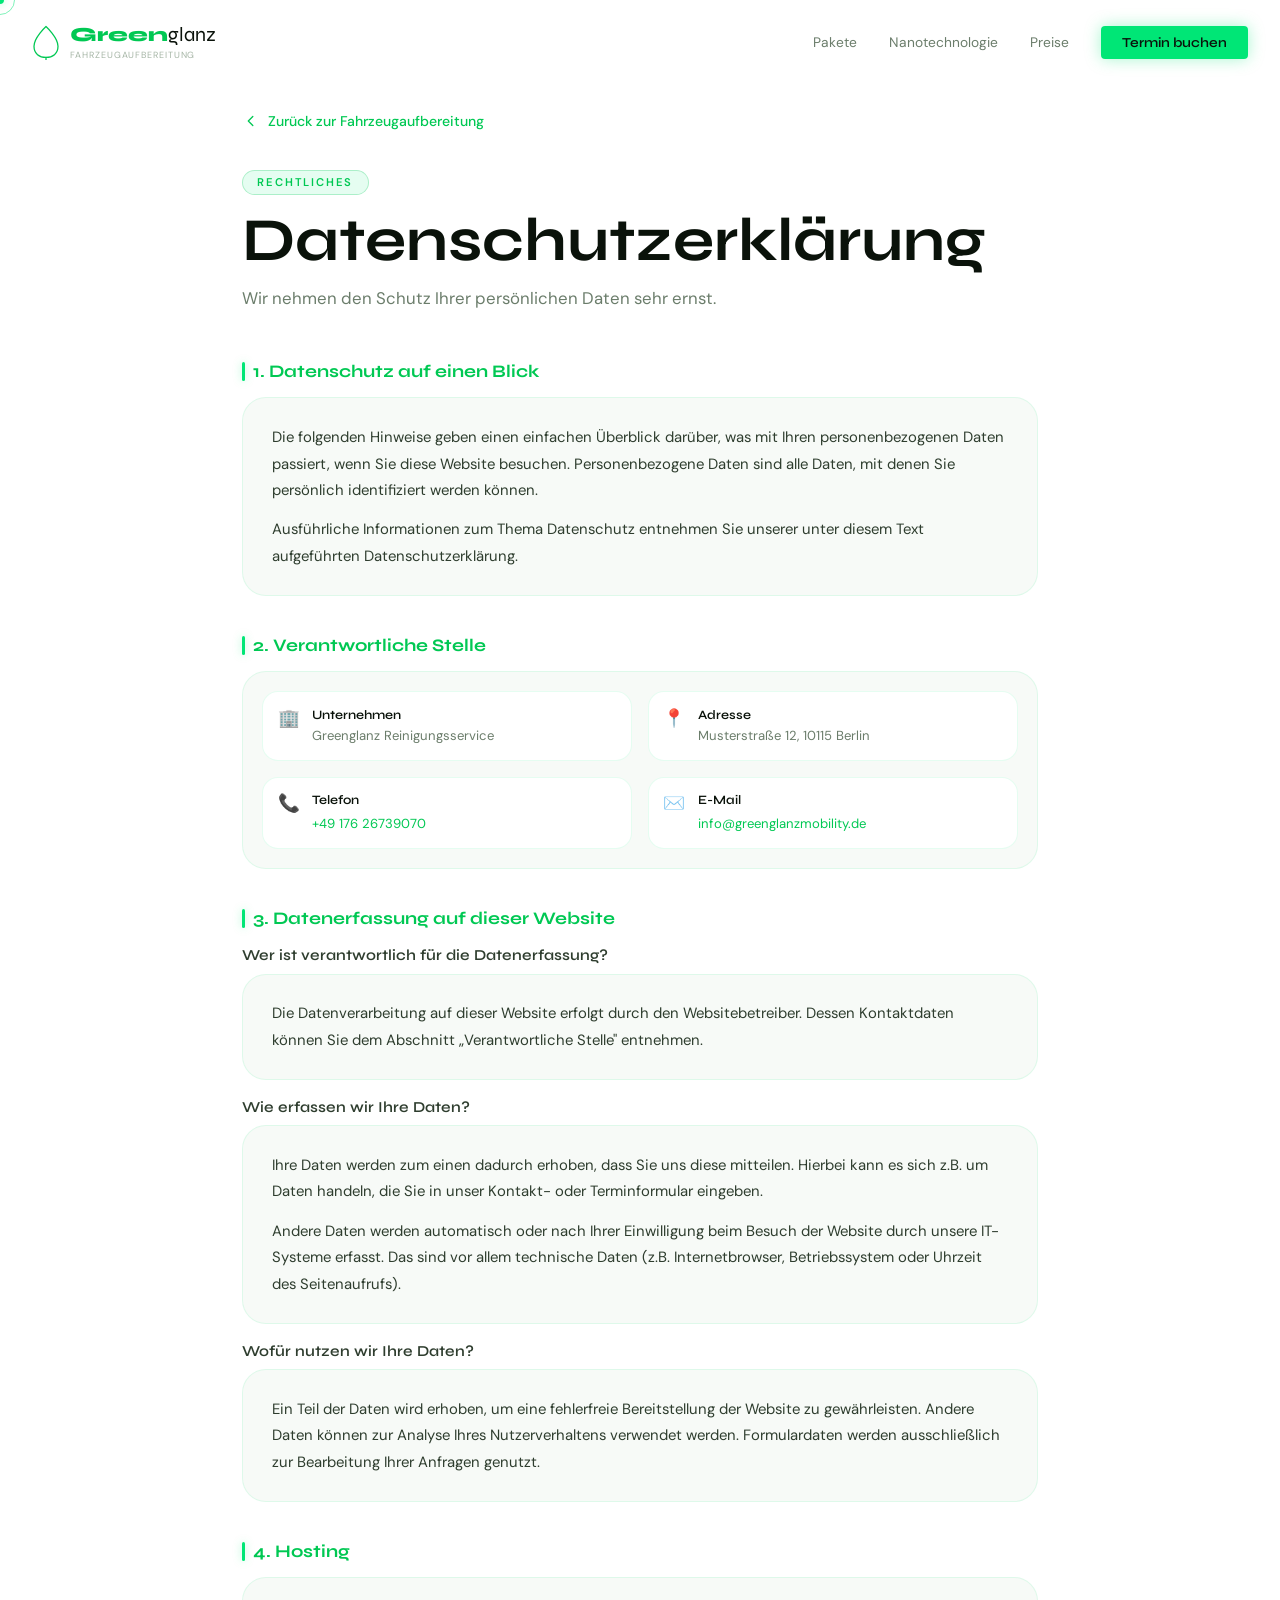
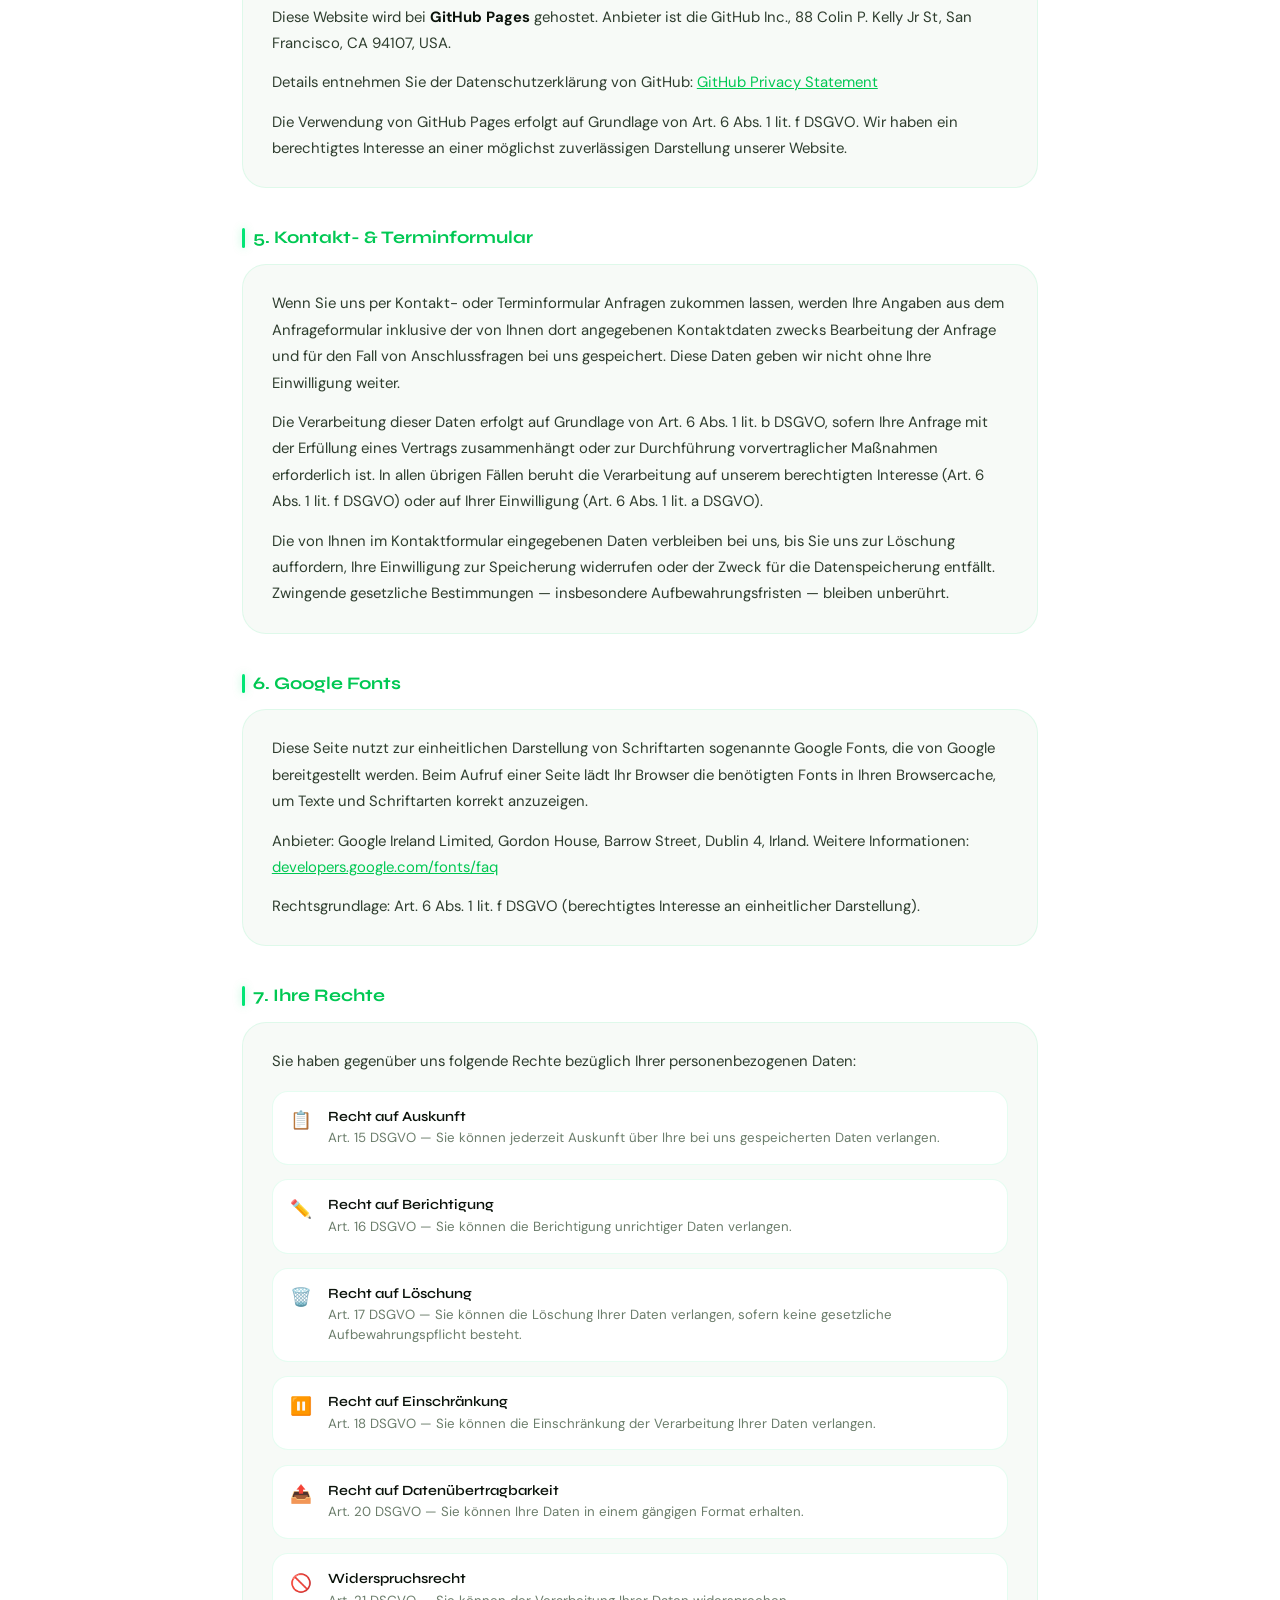
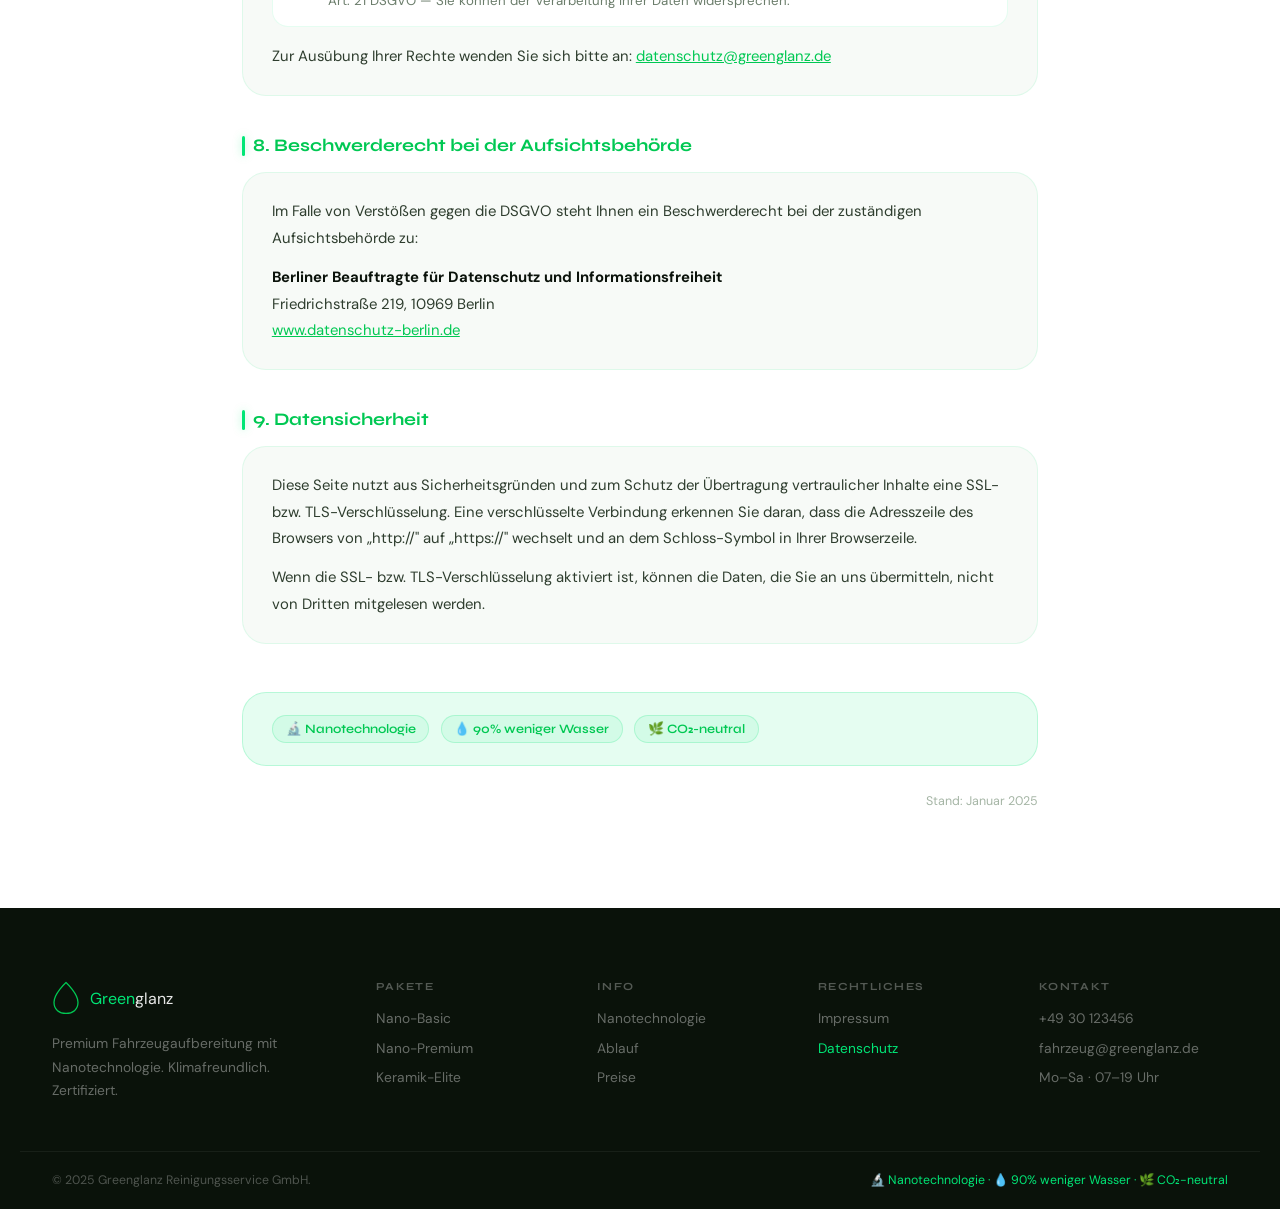
==== commit 0ef5e48b: "Update company details and contact information" ====
--- a/datenschutz.html
+++ b/datenschutz.html
@@ -94,7 +94,7 @@
               <span class="lcg-icon">🏢</span>
               <div>
                 <b>Unternehmen</b>
-                <p>Greenglanz Reinigungsservice GmbH</p>
+                <p>Greenglanz Reinigungsservice</p>
               </div>
             </div>
             <div class="lcg-item">
@@ -108,14 +108,14 @@
               <span class="lcg-icon">📞</span>
               <div>
                 <b>Telefon</b>
-                <a href="tel:+4930123456">+49 30 123456</a>
+                <a href="tel:+4917626739070">+49 176 26739070</a>
               </div>
             </div>
             <div class="lcg-item">
               <span class="lcg-icon">✉️</span>
               <div>
                 <b>E-Mail</b>
-                <a href="mailto:datenschutz@greenglanz.de">datenschutz@greenglanz.de</a>
+                <a href="mailto:info@greenglanzmobility.de">info@greenglanzmobility.de</a>
               </div>
             </div>
           </div>
--- a/fv-styles.css
+++ b/fv-styles.css
@@ -1055,3 +1055,501 @@
   body { cursor: auto !important; }
   button, a { cursor: pointer !important; }
 }
+
+/* ══════════════════════════════════════════════════
+   LEGAL PAGES — Impressum & Datenschutz
+══════════════════════════════════════════════════ */
+
+.legal-main {
+  padding-top: 7rem;
+  padding-bottom: 6rem;
+  position: relative;
+  z-index: 2;
+  background: var(--white);
+  min-height: 100vh;
+}
+
+.legal-container {
+  max-width: 860px;
+  margin: 0 auto;
+  padding: 0 2rem;
+}
+
+/* Back link */
+.legal-back {
+  display: inline-flex; align-items: center; gap: 0.5rem;
+  color: var(--ng-dim); font-weight: 500;
+  font-size: 0.88rem; margin-bottom: 2.5rem;
+  transition: gap 0.2s var(--ease);
+}
+.legal-back svg { width: 18px; height: 18px; flex-shrink: 0; }
+.legal-back:hover { gap: 0.8rem; }
+
+/* Header */
+.legal-header { margin-bottom: 3rem; }
+.legal-header h1 {
+  font-family: var(--fd); font-size: clamp(2.4rem, 5vw, 3.8rem);
+  color: var(--t1); margin: 0.8rem 0 0.6rem; line-height: 1.1;
+}
+.legal-intro { font-size: 1.05rem; color: var(--t3); }
+
+/* Section */
+.legal-section { margin-bottom: 2.5rem; }
+.legal-section h2 {
+  font-family: var(--fd); font-size: 1.1rem; font-weight: 700;
+  color: var(--ng-dim); margin-bottom: 1rem;
+  display: flex; align-items: center; gap: 0.5rem;
+}
+.legal-section h2::before {
+  content: '';
+  display: inline-block; width: 3px; height: 1.1em;
+  background: var(--ng); border-radius: 2px;
+  box-shadow: 0 0 8px var(--ng-glow);
+  flex-shrink: 0;
+}
+.legal-sub {
+  font-family: var(--fd); font-size: 0.95rem; font-weight: 600;
+  color: var(--t2); margin: 1.2rem 0 0.6rem;
+}
+
+/* Card */
+.legal-card {
+  background: var(--off);
+  border: 1px solid rgba(0,230,118,0.1);
+  border-radius: var(--r-lg);
+  padding: 1.6rem 1.8rem;
+  transition: border-color 0.3s;
+}
+.legal-card:hover { border-color: rgba(0,230,118,0.22); }
+.legal-card p { font-size: 0.93rem; color: var(--t2); line-height: 1.78; margin-bottom: 0.8rem; }
+.legal-card p:last-child { margin-bottom: 0; }
+.legal-card a { color: var(--ng-dim); text-decoration: underline; transition: color 0.2s; }
+.legal-card a:hover { color: var(--ng); }
+.legal-card strong { color: var(--t1); }
+
+/* Grid card */
+.legal-card-grid {
+  display: grid;
+  grid-template-columns: 1fr 1fr;
+  gap: 1rem;
+  padding: 1.2rem;
+}
+.lcg-item {
+  display: flex; align-items: flex-start; gap: 0.8rem;
+  padding: 0.9rem;
+  background: var(--white);
+  border: 1px solid rgba(0,230,118,0.1);
+  border-radius: var(--r-md);
+  transition: all 0.25s;
+}
+.lcg-item:hover { border-color: rgba(0,230,118,0.28); background: var(--ng-alpha); }
+.lcg-icon { font-size: 1.1rem; flex-shrink: 0; }
+.lcg-item b { display: block; font-size: 0.8rem; font-weight: 600; color: var(--t1); margin-bottom: 0.2rem; font-family: var(--fd); }
+.lcg-item p, .lcg-item a { font-size: 0.82rem; color: var(--t3); margin: 0; line-height: 1.5; }
+.lcg-item a { color: var(--ng-dim); text-decoration: none; }
+.lcg-item a:hover { text-decoration: underline; }
+
+/* Rights list */
+.legal-rights { display: flex; flex-direction: column; gap: 0.9rem; margin-top: 1rem; }
+.lr-item {
+  display: flex; align-items: flex-start; gap: 1rem;
+  padding: 1rem 1.1rem;
+  background: var(--white);
+  border: 1px solid rgba(0,230,118,0.1);
+  border-radius: var(--r-md);
+  transition: all 0.25s var(--ease-spring);
+}
+.lr-item:hover { border-color: rgba(0,230,118,0.28); transform: translateX(4px); box-shadow: var(--sh-sm); }
+.lr-icon { font-size: 1.1rem; flex-shrink: 0; margin-top: 0.1rem; }
+.lr-item b { display: block; font-size: 0.88rem; font-weight: 600; color: var(--t1); margin-bottom: 0.2rem; font-family: var(--fd); }
+.lr-item p { font-size: 0.83rem; color: var(--t3); margin: 0; line-height: 1.5; }
+
+/* Nano badge row */
+.legal-nano-badge {
+  display: flex; flex-wrap: wrap; gap: 0.7rem;
+  margin: 3rem 0 1.5rem;
+  padding: 1.4rem 1.8rem;
+  background: var(--ng-alpha);
+  border: 1px solid rgba(0,230,118,0.2);
+  border-radius: var(--r-lg);
+}
+.legal-nano-badge span {
+  font-size: 0.8rem; font-weight: 600;
+  color: var(--ng-dim); font-family: var(--fd);
+  padding: 0.3rem 0.8rem;
+  background: rgba(0,230,118,0.08);
+  border: 1px solid rgba(0,230,118,0.2);
+  border-radius: 999px;
+}
+
+/* Stand */
+.legal-stand {
+  font-size: 0.78rem; color: var(--t4);
+  text-align: right; margin-top: 0.5rem;
+}
+
+/* Responsive */
+@media (max-width: 600px) {
+  .legal-main { padding-top: 6rem; }
+  .legal-card-grid { grid-template-columns: 1fr; }
+  .legal-container { padding: 0 1.2rem; }
+  .legal-header h1 { font-size: 2.2rem; }
+}
+
+/* ══════════════════════════════════════════════════
+   LOGO IMAGE & NEW SECTIONS
+══════════════════════════════════════════════════ */
+
+/* Nav Logo Image */
+.nav-logo-img-wrap {
+  display: flex;
+  align-items: center;
+  text-decoration: none;
+  flex-shrink: 0;
+}
+.nav-logo-img {
+  height: 44px;
+  width: auto;
+  object-fit: contain;
+  /* Weißer Hintergrund des JPEG ausblenden */
+  mix-blend-mode: multiply;
+  transition: opacity 0.25s var(--ease);
+}
+.nav-logo-img:hover { opacity: 0.85; }
+
+/* Loader Logo Image */
+.loader-logo-img {
+  height: 60px;
+  width: auto;
+  object-fit: contain;
+  mix-blend-mode: multiply;
+  opacity: 0;
+  animation: rise 0.6s var(--ease) 1s forwards;
+}
+
+/* Footer Logo Image */
+.ft-logo-img {
+  height: 52px;
+  width: auto;
+  object-fit: contain;
+  mix-blend-mode: multiply;
+  filter: brightness(0) invert(1) opacity(0.85);
+  margin-bottom: 1rem;
+  display: block;
+}
+
+/* ── Leistungsübersicht Box ─────────────────────── */
+.leistungen-uebersicht {
+  background: var(--off);
+  border: 1px solid rgba(0,230,118,0.15);
+  border-radius: var(--r-lg);
+  padding: 1.8rem 2rem;
+  margin-bottom: 2.5rem;
+}
+.leistungen-uebersicht-dark {
+  background: rgba(255,255,255,0.05);
+  border-color: rgba(0,230,118,0.2);
+}
+.lu-title {
+  font-family: var(--fd); font-size: 0.8rem; font-weight: 700;
+  letter-spacing: 0.12em; text-transform: uppercase;
+  color: var(--ng-dim); margin-bottom: 1rem;
+}
+.lu-title-light { color: rgba(255,255,255,0.6) !important; }
+.lu-grid {
+  display: flex; flex-wrap: wrap; gap: 0.6rem;
+}
+.lu-item {
+  font-size: 0.82rem; font-weight: 500;
+  padding: 0.35rem 0.9rem; border-radius: 999px;
+  background: var(--ng-alpha); border: 1px solid rgba(0,230,118,0.2);
+  color: var(--ng-dim);
+}
+.lu-item-light {
+  background: rgba(0,230,118,0.1) !important;
+  border-color: rgba(0,230,118,0.25) !important;
+  color: rgba(255,255,255,0.85) !important;
+}
+
+/* ── Preistabelle (Mini in Karte) ───────────────── */
+.preistabelle {
+  background: var(--white);
+  border: 1px solid rgba(0,230,118,0.1);
+  border-radius: var(--r-md);
+  overflow: hidden; margin-bottom: 1.3rem;
+}
+.preistabelle-dark {
+  background: rgba(255,255,255,0.06) !important;
+  border-color: rgba(0,230,118,0.15) !important;
+}
+.pt-mini-row {
+  display: flex; justify-content: space-between; align-items: center;
+  padding: 0.55rem 1rem; border-bottom: 1px solid rgba(0,230,118,0.07);
+  font-size: 0.84rem;
+}
+.pt-mini-row:last-child { border-bottom: none; }
+.pt-mini-row span { color: var(--t3); }
+.pt-mini-row strong { color: var(--t1); font-family: var(--fd); font-weight: 700; }
+.pt-mini-dark span  { color: rgba(255,255,255,0.5) !important; }
+.pt-mini-dark strong { color: white !important; }
+
+/* ── Gold Paket ─────────────────────────────────── */
+.paket-gold {
+  background: linear-gradient(135deg, rgba(255,215,0,0.04), rgba(255,180,0,0.02)) !important;
+  border-color: rgba(255,200,0,0.25) !important;
+}
+.paket-gold:hover { border-color: rgba(255,200,0,0.45) !important; box-shadow: 0 8px 40px rgba(255,200,0,0.1) !important; }
+.pc-tier-gold {
+  display: inline-block; font-size: 0.72rem; font-weight: 700; letter-spacing: 0.08em;
+  text-transform: uppercase; padding: 0.25rem 0.8rem; border-radius: 999px; margin-bottom: 1rem;
+  background: rgba(255,200,0,0.15); color: #b8860b;
+  border: 1px solid rgba(255,200,0,0.3);
+}
+.pc-btn-gold {
+  display: inline-flex; align-items: center; font-size: 0.84rem; font-weight: 700;
+  color: #b8860b; padding: 0.5rem 1.3rem; border-radius: var(--r-xs);
+  border: 1.5px solid rgba(255,200,0,0.4);
+  font-family: var(--fd); transition: all 0.25s;
+}
+.pc-btn-gold:hover { background: rgba(255,200,0,0.15); border-color: rgba(255,200,0,0.6); }
+
+/* ── Außenreinigung Section ─────────────────────── */
+.s-aussen { background: var(--t1); overflow: hidden; }
+.aussen-bg {
+  position: absolute; inset: 0; pointer-events: none;
+  background: radial-gradient(ellipse 60% 50% at 70% 50%, rgba(0,230,118,0.06), transparent 70%),
+              radial-gradient(ellipse 30% 40% at 10% 80%, rgba(21,101,192,0.04), transparent 60%);
+}
+.pakete-grid-2 { grid-template-columns: repeat(2, 1fr) !important; max-width: 900px; margin: 0 auto; }
+
+/* Dark Paket Card */
+.paket-card-dark {
+  background: rgba(255,255,255,0.04) !important;
+  border: 1px solid rgba(0,230,118,0.15) !important;
+}
+.paket-card-dark:hover { background: rgba(255,255,255,0.07) !important; border-color: rgba(0,230,118,0.3) !important; }
+.paket-aussen-premium {
+  border-color: rgba(0,230,118,0.35) !important;
+  box-shadow: 0 8px 40px rgba(0,230,118,0.08) !important;
+}
+.pc-tier-dark {
+  display: inline-block; font-size: 0.68rem; font-weight: 700; letter-spacing: 0.1em;
+  text-transform: uppercase; padding: 0.22rem 0.7rem; border-radius: 999px; margin-bottom: 1rem;
+  background: rgba(255,255,255,0.08); border: 1px solid rgba(255,255,255,0.15); color: rgba(255,255,255,0.6);
+}
+.pc-list-dark li { color: rgba(255,255,255,0.65) !important; }
+.pc-list-dark li::before { color: var(--ng) !important; }
+.pc-btn-outline-light {
+  display: inline-flex; align-items: center; font-size: 0.84rem; font-weight: 600;
+  color: white; padding: 0.5rem 1.2rem; border-radius: var(--r-xs);
+  border: 1.5px solid rgba(255,255,255,0.3);
+  font-family: var(--fd); transition: all 0.25s;
+}
+.pc-btn-outline-light:hover { border-color: var(--ng); color: var(--ng); background: rgba(0,230,118,0.08); }
+
+/* ── Preise Blocks ──────────────────────────────── */
+.preise-block { margin-bottom: 2.5rem; }
+.pb-header {
+  margin-bottom: 1rem;
+  display: flex; align-items: center; gap: 0.8rem;
+}
+.pb-title {
+  font-family: var(--fd); font-size: 1.1rem; font-weight: 700;
+  color: var(--t1);
+}
+
+/* ── CoresetupStudio Credit ─────────────────────── */
+.ft-credit {
+  max-width: 1240px; margin: 0 auto;
+  padding: 0.8rem 2rem 1.2rem;
+  font-size: 0.76rem; color: rgba(255,255,255,0.2);
+  text-align: center;
+}
+.ft-credit a {
+  color: var(--ng);
+  text-decoration: none;
+  font-weight: 600;
+  transition: color 0.2s, text-shadow 0.2s;
+}
+.ft-credit a:hover {
+  color: var(--ng);
+  text-shadow: 0 0 12px var(--ng-glow);
+}
+
+/* ── Mobile Responsive additions ───────────────── */
+@media (max-width: 900px) {
+  .pakete-grid-2 { grid-template-columns: 1fr !important; }
+  .lu-grid { gap: 0.5rem; }
+}
+@media (max-width: 600px) {
+  .nav-logo-img { height: 34px; }
+  .ft-logo-img  { height: 40px; }
+  .preistabelle { font-size: 0.8rem; }
+}
+
+/* ══════════════════════════════════════════════════
+   ERGÄNZUNGEN — ans Ende von fv-styles.css anhängen
+   Alle neuen Klassen für Logo, WhatsApp, Fahrzeugklassen,
+   Leistungsübersicht, Preistabelle, Zahlung, Footer-Extras
+══════════════════════════════════════════════════ */
+
+/* ── Logo Image ─────────────────────────────────── */
+.nav-logo-img-wrap { display:flex; align-items:center; text-decoration:none; flex-shrink:0; }
+.nav-logo-img { height:42px; width:auto; object-fit:contain; mix-blend-mode:multiply; transition:opacity .25s; }
+.nav-logo-img:hover { opacity:.82; }
+.loader-logo-img { height:56px; width:auto; object-fit:contain; mix-blend-mode:multiply; opacity:0; animation:rise .6s cubic-bezier(.4,0,.2,1) 1s forwards; }
+.ft-logo-img { height:48px; width:auto; object-fit:contain; filter:brightness(0) invert(1) opacity(.82); margin-bottom:1rem; display:block; }
+
+/* ── WhatsApp Float ─────────────────────────────── */
+.wa-float { position:fixed; bottom:2rem; right:2rem; z-index:8000; width:58px; height:58px; border-radius:50%; background:#25d366; display:flex; align-items:center; justify-content:center; text-decoration:none; box-shadow:0 4px 20px rgba(37,211,102,.4); animation:wa-pulse 2.5s ease-in-out infinite; transition:transform .25s cubic-bezier(.34,1.56,.64,1); }
+.wa-float:hover { transform:scale(1.1); box-shadow:0 6px 28px rgba(37,211,102,.55); }
+.wa-float svg { width:30px; height:30px; fill:white; }
+.wa-tooltip { position:absolute; right:68px; background:rgba(10,18,10,.88); color:white; font-family:'DM Sans',sans-serif; font-size:.8rem; font-weight:500; white-space:nowrap; padding:.38rem .85rem; border-radius:8px; pointer-events:none; opacity:0; transform:translateX(6px); transition:opacity .2s,transform .2s; }
+.wa-float:hover .wa-tooltip { opacity:1; transform:translateX(0); }
+@keyframes wa-pulse { 0%,100%{ box-shadow:0 4px 20px rgba(37,211,102,.4),0 0 0 0 rgba(37,211,102,.35); } 50%{ box-shadow:0 4px 20px rgba(37,211,102,.4),0 0 0 10px rgba(37,211,102,0); } }
+.kli-wa-link { display:block; font-size:.82rem; color:#25d366; text-decoration:none; font-weight:500; transition:opacity .2s; }
+.kli-wa-link:hover { opacity:.8; }
+.ft-wa-link { display:inline-flex; align-items:center; gap:.45rem; margin-top:.8rem; font-size:.84rem; color:#25d366; font-family:'DM Sans',sans-serif; font-weight:500; text-decoration:none; transition:opacity .2s; }
+.ft-wa-link:hover { opacity:.8; }
+.ftc-wa { color:#25d366 !important; }
+.ftc-wa:hover { color:#4ade80 !important; }
+
+/* ── Fahrzeugklassen ────────────────────────────── */
+.s-fahrzeuge { background:#f7faf7; position:relative; z-index:2; isolation:isolate; }
+.fz-grid { display:grid; grid-template-columns:repeat(4,1fr); gap:1.4rem; }
+.fz-card { background:white; border:1px solid rgba(0,230,118,.15); border-radius:20px; padding:1.8rem 1.4rem; text-align:center; transition:transform .3s cubic-bezier(.34,1.56,.64,1),border-color .3s,box-shadow .3s; }
+.fz-card:hover { transform:translateY(-6px); border-color:rgba(0,230,118,.38); box-shadow:0 12px 36px rgba(0,230,118,.1); }
+.fz-emoji { font-size:2.8rem; display:block; margin-bottom:.8rem; }
+.fz-class { font-family:'Syne',sans-serif; font-size:1.1rem; font-weight:800; color:#00c853; margin-bottom:.25rem; }
+.fz-label { font-size:.7rem; font-weight:600; letter-spacing:.1em; text-transform:uppercase; color:#a5b5a5; display:block; margin-bottom:.9rem; }
+.fz-examples { display:flex; flex-direction:column; gap:.3rem; }
+.fz-examples span { font-size:.82rem; color:#6b7d6b; padding:.22rem .7rem; background:rgba(0,230,118,.06); border-radius:999px; }
+
+/* ── Leistungsübersicht ─────────────────────────── */
+.leistungen-uebersicht { background:#f7faf7; border:1px solid rgba(0,230,118,.15); border-radius:20px; padding:1.6rem 1.8rem; margin-bottom:2.5rem; }
+.leistungen-uebersicht-dark { background:rgba(255,255,255,.05); border-color:rgba(0,230,118,.2); }
+.lu-title { font-family:'Syne',sans-serif; font-size:.76rem; font-weight:700; letter-spacing:.14em; text-transform:uppercase; color:#00c853; margin-bottom:1rem; }
+.lu-title-light { color:rgba(255,255,255,.55) !important; }
+.lu-grid { display:flex; flex-wrap:wrap; gap:.55rem; }
+.lu-item { font-size:.82rem; font-weight:500; padding:.32rem .85rem; border-radius:999px; background:rgba(0,230,118,.08); border:1px solid rgba(0,230,118,.2); color:#00c853; }
+.lu-item-light { background:rgba(0,230,118,.1) !important; border-color:rgba(0,230,118,.22) !important; color:rgba(255,255,255,.82) !important; }
+
+/* ── Preistabelle Mini ──────────────────────────── */
+.preistabelle { background:white; border:1px solid rgba(0,230,118,.1); border-radius:12px; overflow:hidden; margin-bottom:1.3rem; }
+.preistabelle-dark { background:rgba(255,255,255,.06) !important; border-color:rgba(0,230,118,.15) !important; }
+.pt-mini-row { display:flex; justify-content:space-between; align-items:center; padding:.52rem 1rem; border-bottom:1px solid rgba(0,230,118,.07); font-size:.84rem; }
+.pt-mini-row:last-child { border-bottom:none; }
+.pt-mini-row span { color:#6b7d6b; }
+.pt-mini-row strong { color:#0a120a; font-family:'Syne',sans-serif; font-weight:700; }
+.pt-mini-dark span { color:rgba(255,255,255,.5) !important; }
+.pt-mini-dark strong { color:white !important; }
+
+/* ── Gold Paket ─────────────────────────────────── */
+.paket-gold { background:rgba(255,215,0,.03); border-color:rgba(255,200,0,.22) !important; }
+.paket-gold:hover { border-color:rgba(255,200,0,.42) !important; box-shadow:0 12px 40px rgba(255,200,0,.08) !important; }
+.pc-tier-gold { display:inline-block; font-size:.7rem; font-weight:700; letter-spacing:.08em; text-transform:uppercase; padding:.24rem .78rem; border-radius:999px; margin-bottom:1rem; background:rgba(255,200,0,.12); color:#b8860b; border:1px solid rgba(255,200,0,.28); }
+.pc-btn-gold { display:inline-flex; align-items:center; font-size:.84rem; font-weight:700; color:#b8860b; padding:.5rem 1.2rem; border-radius:4px; border:1.5px solid rgba(255,200,0,.38); font-family:'Syne',sans-serif; transition:all .25s; text-decoration:none; }
+.pc-btn-gold:hover { background:rgba(255,200,0,.12); border-color:rgba(255,200,0,.55); }
+
+/* ── Außen Dark Section ─────────────────────────── */
+.s-aussen { background:#0a120a; }
+.aussen-h2 { color:white !important; }
+.pakete-grid-2 { grid-template-columns:repeat(2,1fr) !important; max-width:900px; margin:0 auto; }
+.paket-card-dark { background:rgba(255,255,255,.04) !important; border:1px solid rgba(0,230,118,.15) !important; }
+.paket-card-dark:hover { background:rgba(255,255,255,.07) !important; border-color:rgba(0,230,118,.3) !important; }
+.paket-aussen-premium { border-color:rgba(0,230,118,.32) !important; box-shadow:0 8px 36px rgba(0,230,118,.07) !important; }
+.h3-white { color:white !important; }
+.pc-desc-dark { color:rgba(255,255,255,.58) !important; }
+.pc-tier-dark { background:rgba(255,255,255,.08) !important; border-color:rgba(255,255,255,.14) !important; color:rgba(255,255,255,.58) !important; }
+.pc-list-dark li { color:rgba(255,255,255,.62) !important; }
+.pc-list-dark li::before { color:#00e676 !important; }
+.pc-btn-outline-light { display:inline-flex; align-items:center; font-size:.84rem; font-weight:700; color:white; padding:.5rem 1.2rem; border-radius:4px; border:1.5px solid rgba(255,255,255,.28); font-family:'Syne',sans-serif; transition:all .25s; text-decoration:none; }
+.pc-btn-outline-light:hover { border-color:#00e676; color:#00e676; background:rgba(0,230,118,.08); }
+
+/* ── Preise Blocks ──────────────────────────────── */
+.preise-block { margin-bottom:2.5rem; }
+.pb-header { display:flex; align-items:center; margin-bottom:1rem; }
+.pb-title { font-family:'Syne',sans-serif; font-size:1.05rem; font-weight:700; color:#0a120a; }
+
+/* ── Zahlungsarten ──────────────────────────────── */
+.s-zahlung { background:white; padding:3.5rem 2rem; border-top:1px solid rgba(0,230,118,.12); position:relative; z-index:2; isolation:isolate; }
+.zahlung-inner { max-width:1240px; margin:0 auto; text-align:center; }
+.zahlung-title { font-family:'Syne',sans-serif; font-size:.7rem; font-weight:700; letter-spacing:.18em; text-transform:uppercase; color:#a5b5a5; margin-bottom:1.5rem; }
+.zahlung-grid { display:flex; flex-wrap:wrap; align-items:center; justify-content:center; gap:.9rem; }
+.zahlung-item { display:flex; align-items:center; gap:.55rem; padding:.62rem 1.3rem; background:#f7faf7; border:1px solid rgba(0,230,118,.14); border-radius:999px; font-family:'DM Sans',sans-serif; font-size:.86rem; font-weight:500; color:#3d5238; transition:border-color .22s,background .22s,transform .22s cubic-bezier(.34,1.56,.64,1); }
+.zahlung-item:hover { border-color:rgba(0,230,118,.38); background:rgba(0,230,118,.06); transform:translateY(-2px); }
+.zahlung-icon { font-size:1.15rem; }
+
+/* ── CoresetupStudio Credit ─────────────────────── */
+.ft-credit { max-width:1240px; margin:0 auto; padding:.7rem 2rem 1.2rem; font-size:.75rem; color:rgba(255,255,255,.2); text-align:center; font-family:'DM Sans',sans-serif; }
+.ft-credit a { color:#00e676; font-weight:600; text-decoration:none; transition:text-shadow .2s; }
+.ft-credit a:hover { text-shadow:0 0 10px rgba(0,230,118,.5); }
+
+/* ── Responsive ─────────────────────────────────── */
+@media (max-width:1100px) { .fz-grid { grid-template-columns:repeat(2,1fr); } }
+
+@media (max-width:900px) {
+  .hero { display:grid !important; grid-template-columns:1fr !important; grid-template-rows:auto; padding:8rem 1.5rem 4rem !important; gap:0 !important; min-height:auto !important; }
+  .hero-left { position:relative; z-index:10 !important; grid-column:1; grid-row:1; }
+  .hero-right { display:none !important; }
+  .hero-scroll { position:relative !important; bottom:auto !important; left:auto !important; transform:none !important; margin-top:2rem; grid-column:1; }
+  .hero-canvas,.hero-blob,.hero-grid { z-index:0 !important; }
+  .trust-bar,.section,.s-zahlung,.footer { position:relative !important; z-index:10 !important; isolation:isolate; }
+  .s-fahrzeuge  { background:#f7faf7 !important; }
+  .s-pakete     { background:#ffffff !important; }
+  .s-aussen     { background:#0a120a !important; }
+  .s-nano       { background:#f7faf7 !important; }
+  .s-eco        { background:#0a120a !important; }
+  .s-prozess    { background:#f7faf7 !important; }
+  .s-preise     { background:#ffffff !important; }
+  .s-kontakt    { background:#f7faf7 !important; }
+  .s-zahlung    { background:#ffffff !important; }
+  .trust-bar    { background:#ffffff !important; }
+  .footer       { background:#0a120a !important; }
+  .fz-grid          { grid-template-columns:repeat(2,1fr); gap:.9rem; }
+  .pakete-grid-2    { grid-template-columns:1fr !important; max-width:100%; }
+  .kontakt-layout   { grid-template-columns:1fr; gap:3rem; }
+  .nano-layout      { grid-template-columns:1fr; gap:3rem; }
+  .eco-layout       { grid-template-columns:1fr; gap:3rem; }
+  .kl-infos         { grid-template-columns:1fr; }
+  .ft-inner         { grid-template-columns:1fr; gap:2.5rem; }
+  .ft-cols          { grid-template-columns:repeat(2,1fr); }
+  .nav-links { display:none; }
+  .burger    { display:flex; }
+  .kf-row    { grid-template-columns:1fr; }
+  .nano-stats { display:grid; grid-template-columns:repeat(2,1fr); gap:1.5rem; }
+  .nstat-div  { display:none; }
+  .eco-sat { position:relative; top:auto; bottom:auto; left:auto; right:auto; }
+  .eco-orb-wrap { flex-direction:column; height:auto; align-items:center; gap:1rem; }
+  .eco-main-card { position:relative; }
+  .ptl-line { display:none; }
+  .ptl-step { flex-direction:column; gap:.8rem; }
+  .wa-float { bottom:1.2rem; right:1.2rem; width:52px; height:52px; }
+  .wa-float svg { width:26px; height:26px; }
+  .nav-logo-img { height:34px; }
+}
+
+@media (max-width:600px) {
+  .hero { padding:7rem 1.2rem 3rem !important; }
+  h1    { font-size:clamp(2.4rem,8vw,3.2rem) !important; }
+  .fz-grid { grid-template-columns:1fr 1fr; gap:.8rem; }
+  .fz-card { padding:1.2rem .8rem; }
+  .fz-emoji { font-size:2.2rem; }
+  .zahlung-grid { gap:.5rem; }
+  .zahlung-item { padding:.5rem .9rem; font-size:.78rem; }
+  .lu-item { font-size:.76rem; padding:.26rem .7rem; }
+  .container { padding:0 1.2rem; }
+  .section   { padding:4rem 0; }
+  .ft-cols   { grid-template-columns:1fr 1fr; }
+  .kform     { padding:1.5rem; }
+  .pt-header span:nth-child(3),.pt-header span:nth-child(4),
+  .pt-row span:nth-child(3),.pt-row span:nth-child(4) { display:none; }
+  .pt-header,.pt-row { grid-template-columns:1.5fr 1fr; }
+}
+
+@media (hover:none) and (pointer:coarse) {
+  .cur,.cur-ring { display:none !important; }
+  body { cursor:auto !important; }
+  button,a { cursor:pointer !important; }
+}
+
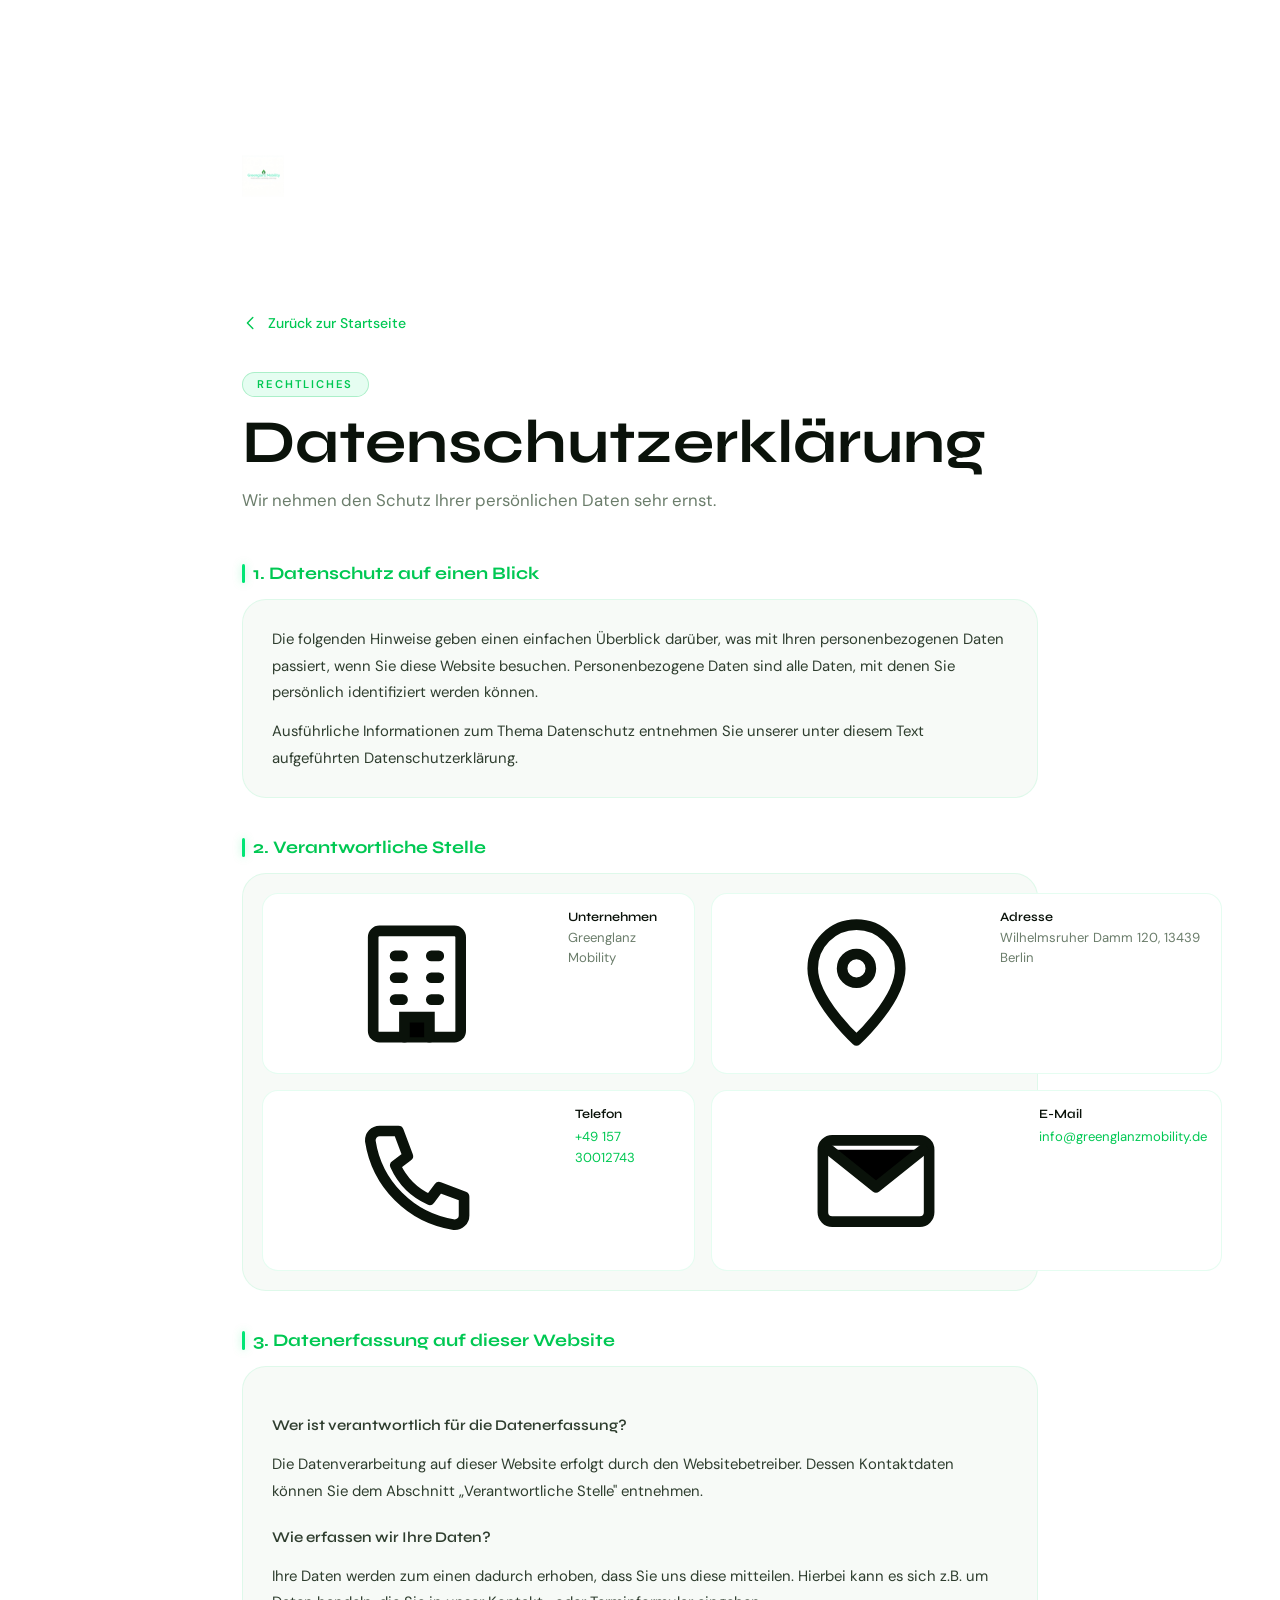
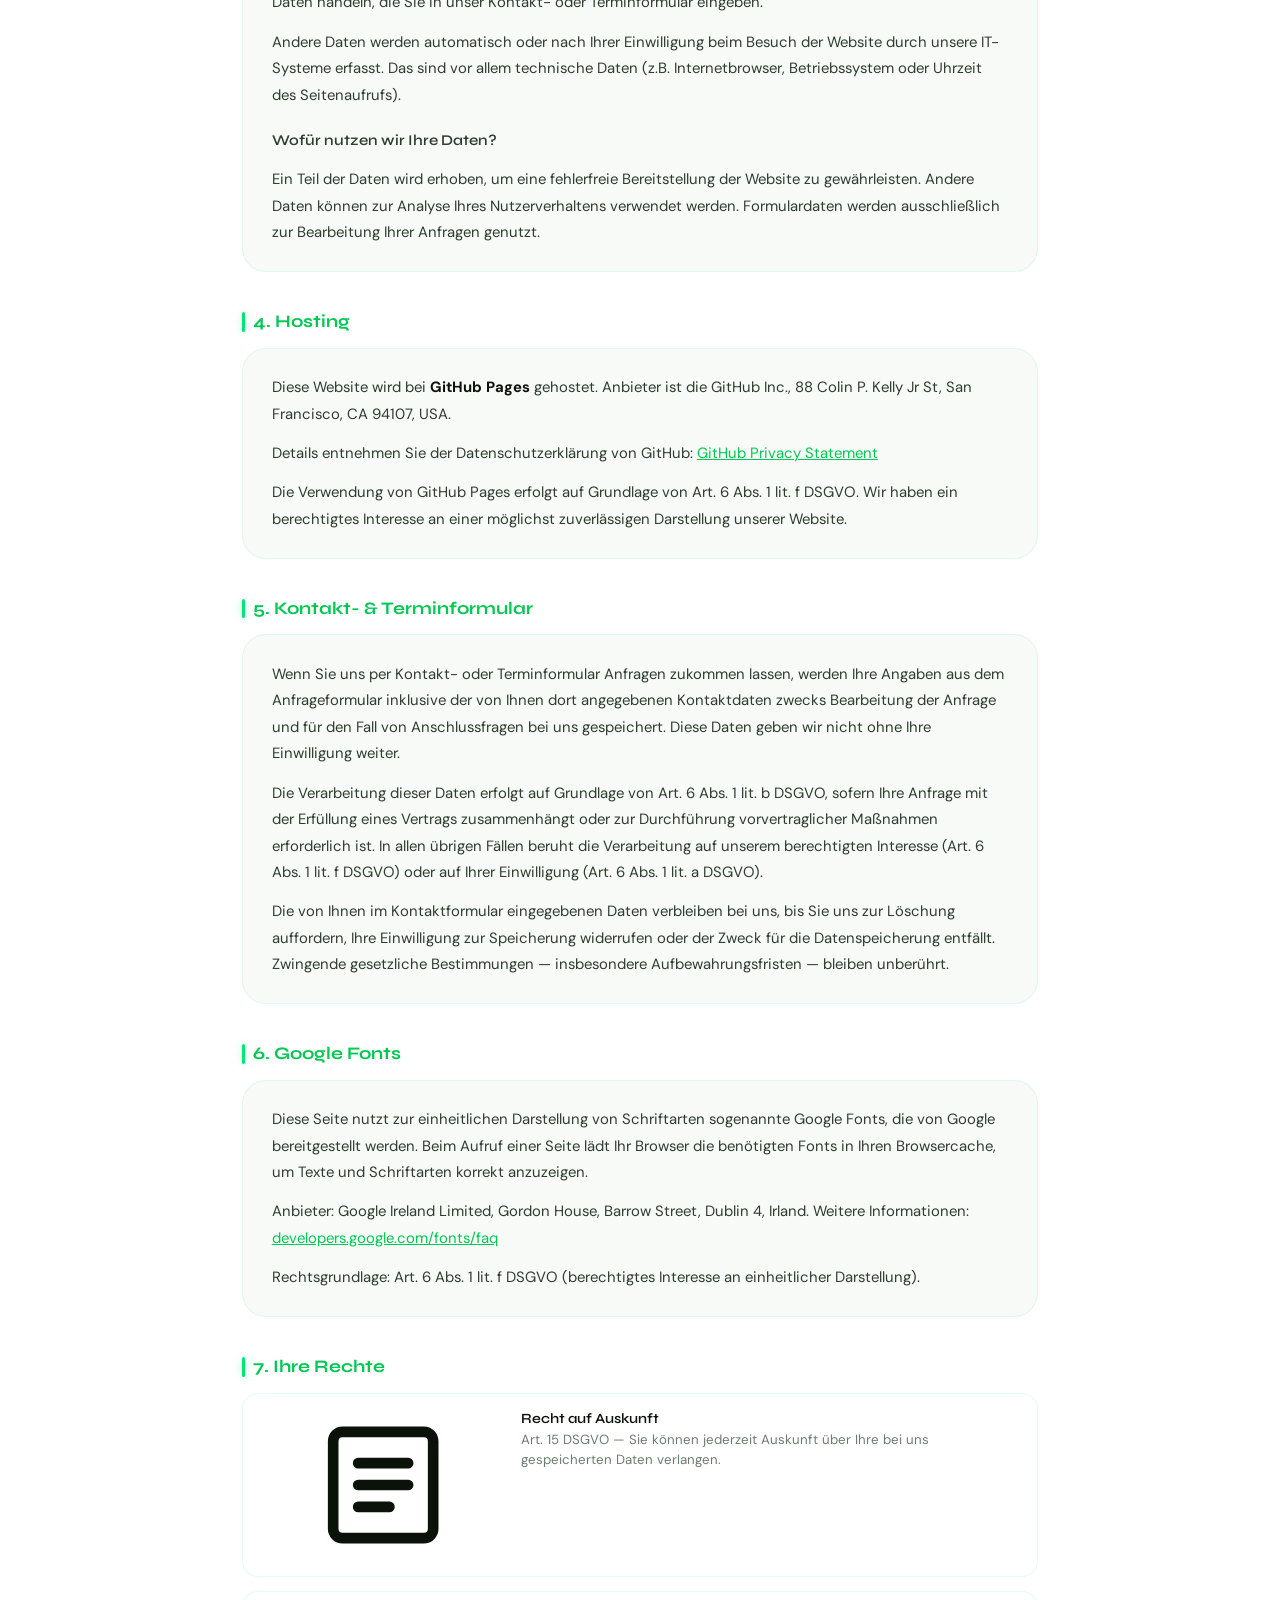
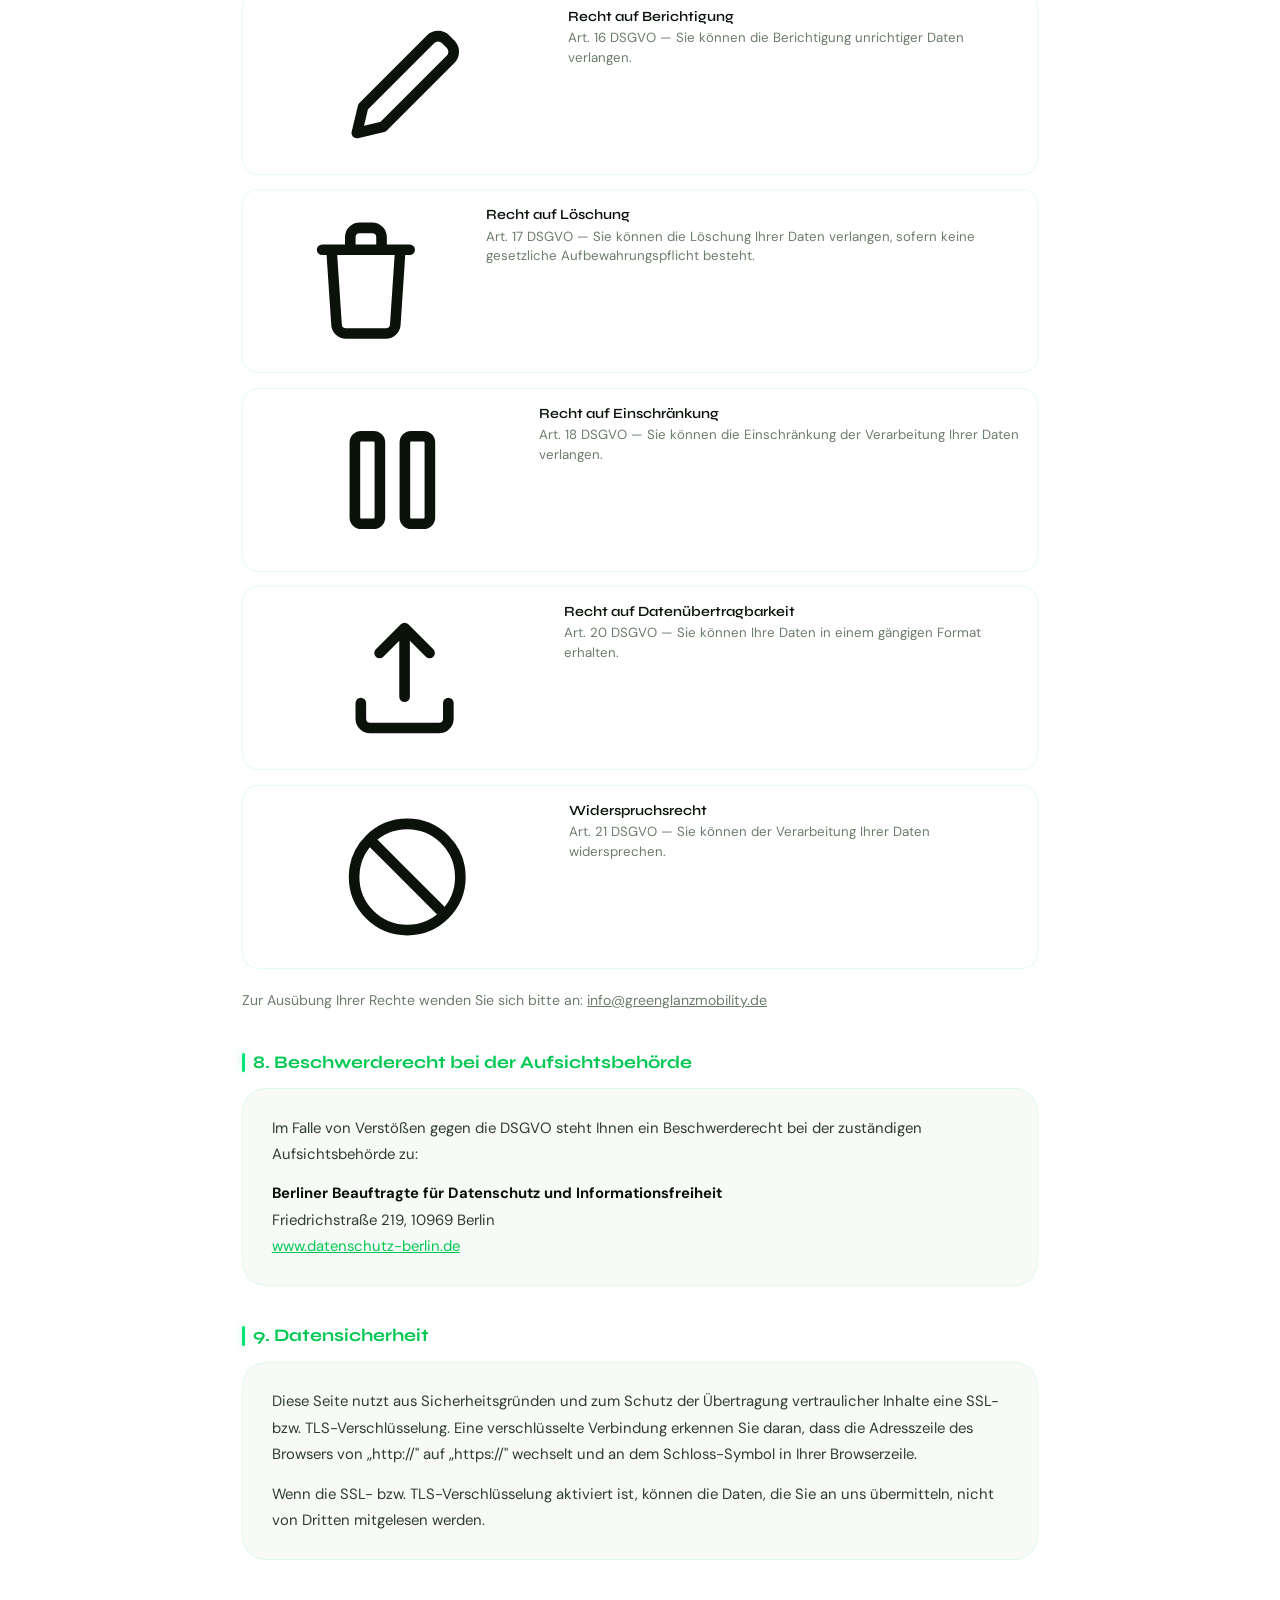
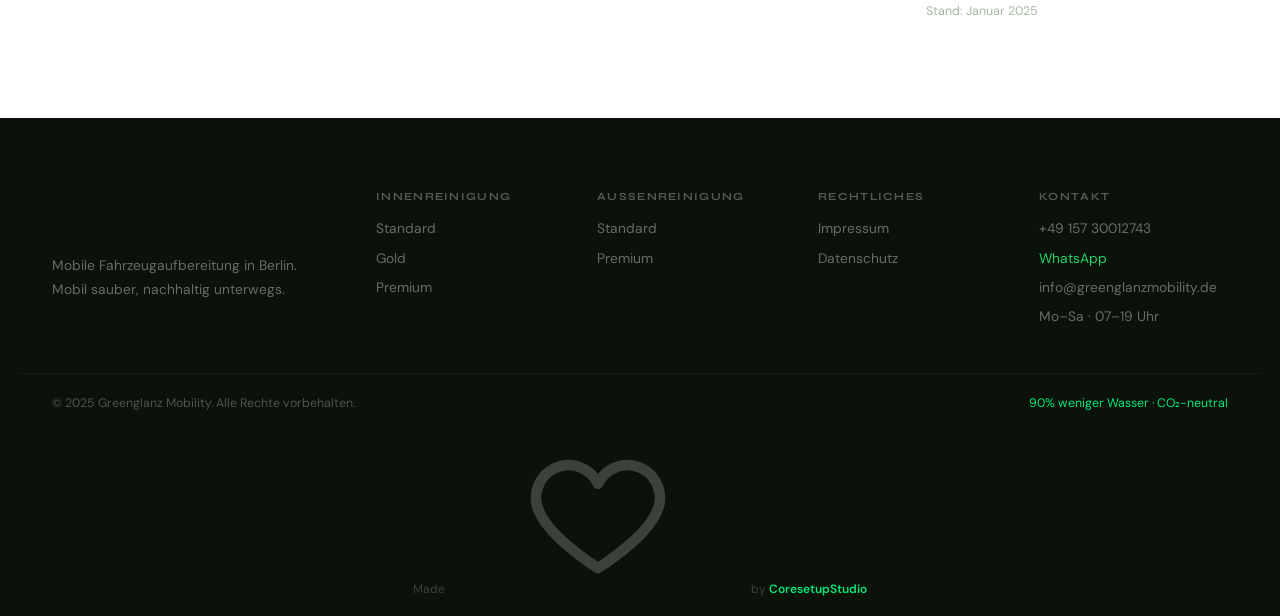
==== commit 4cbd14f0: "Update branding and content in datenschutz.html" ====
--- a/datenschutz.html
+++ b/datenschutz.html
@@ -3,65 +3,39 @@
 <head>
   <meta charset="UTF-8" />
   <meta name="viewport" content="width=device-width, initial-scale=1.0" />
-  <title>Datenschutzerklärung – Greenglanz Fahrzeugaufbereitung</title>
+  <title>Datenschutzerklärung – Greenglanz Mobility</title>
   <link rel="stylesheet" href="fv-styles.css" />
-  <link rel="preconnect" href="https://fonts.googleapis.com" />
-  <link rel="preconnect" href="https://fonts.gstatic.com" crossorigin />
-  <link href="https://fonts.googleapis.com/css2?family=Syne:wght@400;600;700;800&family=DM+Sans:wght@300;400;500&display=swap" rel="stylesheet" />
 </head>
 <body>
 
-  <div class="cur" id="cur"></div>
-  <div class="cur-ring" id="curRing"></div>
-  <div class="scroll-prog" id="scrollProg"></div>
+  <svg class="ic-sprite" aria-hidden="true">
+    <defs>
+      <symbol id="i-phone" viewBox="0 0 24 24"><path stroke="currentColor" fill="none" stroke-width="1.7" stroke-linecap="round" stroke-linejoin="round" d="M5.5 4h3l1.5 4-2 1.5a11 11 0 0 0 5.5 5.5l1.5-2 4 1.5v3a1.5 1.5 0 0 1-1.6 1.5A16 16 0 0 1 4 5.6 1.5 1.5 0 0 1 5.5 4Z"/></symbol>
+      <symbol id="i-mail" viewBox="0 0 24 24"><rect x="3.5" y="5.5" width="17" height="13" rx="1.5" stroke="currentColor" fill="none" stroke-width="1.7"/><path stroke="currentColor" stroke-width="1.7" stroke-linecap="round" stroke-linejoin="round" d="m4.5 7 7.5 6 7.5-6"/></symbol>
+      <symbol id="i-pin" viewBox="0 0 24 24"><path stroke="currentColor" fill="none" stroke-width="1.7" stroke-linecap="round" stroke-linejoin="round" d="M12 21s7-6.4 7-11.5a7 7 0 0 0-14 0C5 14.6 12 21 12 21Z"/><circle cx="12" cy="9.5" r="2.3" stroke="currentColor" fill="none" stroke-width="1.7"/></symbol>
+      <symbol id="i-building" viewBox="0 0 24 24"><rect x="5" y="3.5" width="14" height="17" rx="1" stroke="currentColor" fill="none" stroke-width="1.7"/><path stroke="currentColor" stroke-width="1.7" stroke-linecap="round" d="M8.5 7.5h1.2M14.3 7.5h1.2M8.5 11h1.2M14.3 11h1.2M8.5 14.5h1.2M14.3 14.5h1.2M10 20.5v-3.2h4v3.2"/></symbol>
+      <symbol id="i-info-list" viewBox="0 0 24 24"><rect x="4" y="3.5" width="16" height="17" rx="1.5" stroke="currentColor" fill="none" stroke-width="1.7"/><path stroke="currentColor" stroke-width="1.7" stroke-linecap="round" d="M8 8.5h8M8 12h8M8 15.5h5"/></symbol>
+      <symbol id="i-edit" viewBox="0 0 24 24"><path stroke="currentColor" fill="none" stroke-width="1.7" stroke-linecap="round" stroke-linejoin="round" d="M4 20l1-4.2L15.8 5a1.7 1.7 0 0 1 2.4 0l.8.8a1.7 1.7 0 0 1 0 2.4L8.2 19 4 20Z"/></symbol>
+      <symbol id="i-trash" viewBox="0 0 24 24"><path stroke="currentColor" fill="none" stroke-width="1.7" stroke-linecap="round" stroke-linejoin="round" d="M5 7h14M9.5 7V5a1.5 1.5 0 0 1 1.5-1.5h2A1.5 1.5 0 0 1 14.5 5v2M6.5 7l.8 12a1.5 1.5 0 0 0 1.5 1.4h6.4a1.5 1.5 0 0 0 1.5-1.4L17.5 7"/></symbol>
+      <symbol id="i-pause" viewBox="0 0 24 24"><rect x="6" y="5" width="4" height="14" rx="1" stroke="currentColor" fill="none" stroke-width="1.7"/><rect x="14" y="5" width="4" height="14" rx="1" stroke="currentColor" fill="none" stroke-width="1.7"/></symbol>
+      <symbol id="i-export" viewBox="0 0 24 24"><path stroke="currentColor" fill="none" stroke-width="1.7" stroke-linecap="round" stroke-linejoin="round" d="M12 15V4m0 0L8 8m4-4 4 4M5 16v2.5A1.5 1.5 0 0 0 6.5 20h11a1.5 1.5 0 0 0 1.5-1.5V16"/></symbol>
+      <symbol id="i-block" viewBox="0 0 24 24"><circle cx="12" cy="12" r="8.5" stroke="currentColor" fill="none" stroke-width="1.7"/><path stroke="currentColor" stroke-width="1.7" stroke-linecap="round" d="m6.5 6.5 11 11"/></symbol>
+      <symbol id="i-arrow-left" viewBox="0 0 20 20"><path stroke="currentColor" fill="none" stroke-width="1.6" stroke-linecap="round" stroke-linejoin="round" d="M12 4l-6 6 6 6"/></symbol>
+      <symbol id="i-heart" viewBox="0 0 24 24"><path stroke="currentColor" fill="none" stroke-width="1.7" stroke-linecap="round" stroke-linejoin="round" d="M12 20s-7.5-4.6-9.4-9A5 5 0 0 1 12 6.5 5 5 0 0 1 21.4 11C19.5 15.4 12 20 12 20Z"/></symbol>
+    </defs>
+  </svg>
 
-  <!-- Nav -->
-  <nav class="nav scrolled" id="nav">
-    <div class="nav-inner">
-      <a href="fahrzeug.html" class="nav-logo">
-        <div class="nl-icon">
-          <svg viewBox="0 0 32 42" fill="none">
-            <path d="M16 3 C16 3 30 16 30 26 C30 34.8 23.7 39 16 39 C8.3 39 2 34.8 2 26 C2 16 16 3 16 3Z"
-              stroke="currentColor" stroke-width="1.5" fill="none"/>
-            <path d="M16 39 L16 43" stroke="currentColor" stroke-width="1.5" stroke-linecap="round"/>
-          </svg>
-        </div>
-        <div class="nl-text">
-          <div class="nl-name">
-            <span class="nl-g">Green</span><span class="nl-gl">glanz</span>
-          </div>
-          <span class="nl-sub">Fahrzeugaufbereitung</span>
-        </div>
-      </a>
-      <ul class="nav-links">
-        <li><a href="fahrzeug.html#pakete">Pakete</a></li>
-        <li><a href="fahrzeug.html#nano">Nanotechnologie</a></li>
-        <li><a href="fahrzeug.html#preise">Preise</a></li>
-        <li><a href="fahrzeug.html#kontakt" class="nav-cta">Termin buchen</a></li>
-      </ul>
-      <button class="burger" id="burger"><span></span><span></span></button>
-    </div>
-  </nav>
-
-  <!-- Mobile Menu -->
-  <div class="mob-menu" id="mobMenu">
-    <div class="mm-links">
-      <a href="fahrzeug.html">← Zurück</a>
-      <a href="fahrzeug.html#pakete">Pakete</a>
-      <a href="fahrzeug.html#nano">Nanotechnologie</a>
-      <a href="fahrzeug.html#kontakt">Termin buchen</a>
+  <div class="legal-topbar">
+    <div class="legal-container">
+      <a href="index.html"><img src="logo.jpeg" alt="Greenglanz Mobility" class="nav-logo-img" /></a>
     </div>
   </div>
 
-  <!-- Page Content -->
   <main class="legal-main">
     <div class="legal-container">
-
-      <a href="fahrzeug.html" class="legal-back">
-        <svg viewBox="0 0 20 20" fill="none">
-          <path d="M12 5l-5 5 5 5" stroke="currentColor" stroke-width="1.5" stroke-linecap="round" stroke-linejoin="round"/>
-        </svg>
-        Zurück zur Fahrzeugaufbereitung
+      <a href="index.html" class="legal-back">
+        <svg class="ic"><use href="#i-arrow-left"/></svg>
+        Zurück zur Startseite
       </a>
 
       <div class="legal-header">
@@ -70,295 +44,135 @@
         <p class="legal-intro">Wir nehmen den Schutz Ihrer persönlichen Daten sehr ernst.</p>
       </div>
 
-      <div class="legal-body">
+      <div class="legal-section">
+        <h2>1. Datenschutz auf einen Blick</h2>
+        <div class="legal-card">
+          <p>Die folgenden Hinweise geben einen einfachen Überblick darüber, was mit Ihren personenbezogenen Daten passiert, wenn Sie diese Website besuchen. Personenbezogene Daten sind alle Daten, mit denen Sie persönlich identifiziert werden können.</p>
+          <p>Ausführliche Informationen zum Thema Datenschutz entnehmen Sie unserer unter diesem Text aufgeführten Datenschutzerklärung.</p>
+        </div>
+      </div>
 
-        <div class="legal-section">
-          <h2>1. Datenschutz auf einen Blick</h2>
-          <div class="legal-card">
-            <p>
-              Die folgenden Hinweise geben einen einfachen Überblick darüber, was mit Ihren
-              personenbezogenen Daten passiert, wenn Sie diese Website besuchen. Personenbezogene
-              Daten sind alle Daten, mit denen Sie persönlich identifiziert werden können.
-            </p>
-            <p>
-              Ausführliche Informationen zum Thema Datenschutz entnehmen Sie unserer unter diesem
-              Text aufgeführten Datenschutzerklärung.
-            </p>
-          </div>
+      <div class="legal-section">
+        <h2>2. Verantwortliche Stelle</h2>
+        <div class="legal-card legal-card-grid">
+          <div class="lcg-item"><svg class="ic"><use href="#i-building"/></svg><div><b>Unternehmen</b><p>Greenglanz Mobility</p></div></div>
+          <div class="lcg-item"><svg class="ic"><use href="#i-pin"/></svg><div><b>Adresse</b><p>Wilhelmsruher Damm 120, 13439 Berlin</p></div></div>
+          <div class="lcg-item"><svg class="ic"><use href="#i-phone"/></svg><div><b>Telefon</b><a href="tel:+4915730012743">+49 157 30012743</a></div></div>
+          <div class="lcg-item"><svg class="ic"><use href="#i-mail"/></svg><div><b>E-Mail</b><a href="mailto:info@greenglanzmobility.de">info@greenglanzmobility.de</a></div></div>
         </div>
+      </div>
 
-        <div class="legal-section">
-          <h2>2. Verantwortliche Stelle</h2>
-          <div class="legal-card legal-card-grid">
-            <div class="lcg-item">
-              <span class="lcg-icon">🏢</span>
-              <div>
-                <b>Unternehmen</b>
-                <p>Greenglanz Reinigungsservice</p>
-              </div>
-            </div>
-            <div class="lcg-item">
-              <span class="lcg-icon">📍</span>
-              <div>
-                <b>Adresse</b>
-                <p>Musterstraße 12, 10115 Berlin</p>
-              </div>
-            </div>
-            <div class="lcg-item">
-              <span class="lcg-icon">📞</span>
-              <div>
-                <b>Telefon</b>
-                <a href="tel:+4917626739070">+49 176 26739070</a>
-              </div>
-            </div>
-            <div class="lcg-item">
-              <span class="lcg-icon">✉️</span>
-              <div>
-                <b>E-Mail</b>
-                <a href="mailto:info@greenglanzmobility.de">info@greenglanzmobility.de</a>
-              </div>
-            </div>
-          </div>
+      <div class="legal-section">
+        <h2>3. Datenerfassung auf dieser Website</h2>
+        <div class="legal-card">
+          <p class="legal-sub">Wer ist verantwortlich für die Datenerfassung?</p>
+          <p>Die Datenverarbeitung auf dieser Website erfolgt durch den Websitebetreiber. Dessen Kontaktdaten können Sie dem Abschnitt „Verantwortliche Stelle" entnehmen.</p>
+          <p class="legal-sub">Wie erfassen wir Ihre Daten?</p>
+          <p>Ihre Daten werden zum einen dadurch erhoben, dass Sie uns diese mitteilen. Hierbei kann es sich z.B. um Daten handeln, die Sie in unser Kontakt- oder Terminformular eingeben.</p>
+          <p>Andere Daten werden automatisch oder nach Ihrer Einwilligung beim Besuch der Website durch unsere IT-Systeme erfasst. Das sind vor allem technische Daten (z.B. Internetbrowser, Betriebssystem oder Uhrzeit des Seitenaufrufs).</p>
+          <p class="legal-sub">Wofür nutzen wir Ihre Daten?</p>
+          <p>Ein Teil der Daten wird erhoben, um eine fehlerfreie Bereitstellung der Website zu gewährleisten. Andere Daten können zur Analyse Ihres Nutzerverhaltens verwendet werden. Formulardaten werden ausschließlich zur Bearbeitung Ihrer Anfragen genutzt.</p>
         </div>
+      </div>
 
-        <div class="legal-section">
-          <h2>3. Datenerfassung auf dieser Website</h2>
+      <div class="legal-section">
+        <h2>4. Hosting</h2>
+        <div class="legal-card">
+          <p>Diese Website wird bei <strong>GitHub Pages</strong> gehostet. Anbieter ist die GitHub Inc., 88 Colin P. Kelly Jr St, San Francisco, CA 94107, USA.</p>
+          <p>Details entnehmen Sie der Datenschutzerklärung von GitHub: <a href="https://docs.github.com/en/site-policy/privacy-policies/github-privacy-statement" target="_blank" rel="noopener">GitHub Privacy Statement</a></p>
+          <p>Die Verwendung von GitHub Pages erfolgt auf Grundlage von Art. 6 Abs. 1 lit. f DSGVO. Wir haben ein berechtigtes Interesse an einer möglichst zuverlässigen Darstellung unserer Website.</p>
+        </div>
+      </div>
 
-          <h3 class="legal-sub">Wer ist verantwortlich für die Datenerfassung?</h3>
-          <div class="legal-card">
-            <p>
-              Die Datenverarbeitung auf dieser Website erfolgt durch den Websitebetreiber. Dessen
-              Kontaktdaten können Sie dem Abschnitt „Verantwortliche Stelle" entnehmen.
-            </p>
-          </div>
+      <div class="legal-section">
+        <h2>5. Kontakt- & Terminformular</h2>
+        <div class="legal-card">
+          <p>Wenn Sie uns per Kontakt- oder Terminformular Anfragen zukommen lassen, werden Ihre Angaben aus dem Anfrageformular inklusive der von Ihnen dort angegebenen Kontaktdaten zwecks Bearbeitung der Anfrage und für den Fall von Anschlussfragen bei uns gespeichert. Diese Daten geben wir nicht ohne Ihre Einwilligung weiter.</p>
+          <p>Die Verarbeitung dieser Daten erfolgt auf Grundlage von Art. 6 Abs. 1 lit. b DSGVO, sofern Ihre Anfrage mit der Erfüllung eines Vertrags zusammenhängt oder zur Durchführung vorvertraglicher Maßnahmen erforderlich ist. In allen übrigen Fällen beruht die Verarbeitung auf unserem berechtigten Interesse (Art. 6 Abs. 1 lit. f DSGVO) oder auf Ihrer Einwilligung (Art. 6 Abs. 1 lit. a DSGVO).</p>
+          <p>Die von Ihnen im Kontaktformular eingegebenen Daten verbleiben bei uns, bis Sie uns zur Löschung auffordern, Ihre Einwilligung zur Speicherung widerrufen oder der Zweck für die Datenspeicherung entfällt. Zwingende gesetzliche Bestimmungen — insbesondere Aufbewahrungsfristen — bleiben unberührt.</p>
+        </div>
+      </div>
 
-          <h3 class="legal-sub">Wie erfassen wir Ihre Daten?</h3>
-          <div class="legal-card">
-            <p>
-              Ihre Daten werden zum einen dadurch erhoben, dass Sie uns diese mitteilen. Hierbei
-              kann es sich z.B. um Daten handeln, die Sie in unser Kontakt- oder Terminformular
-              eingeben.
-            </p>
-            <p>
-              Andere Daten werden automatisch oder nach Ihrer Einwilligung beim Besuch der Website
-              durch unsere IT-Systeme erfasst. Das sind vor allem technische Daten (z.B.
-              Internetbrowser, Betriebssystem oder Uhrzeit des Seitenaufrufs).
-            </p>
-          </div>
+      <div class="legal-section">
+        <h2>6. Google Fonts</h2>
+        <div class="legal-card">
+          <p>Diese Seite nutzt zur einheitlichen Darstellung von Schriftarten sogenannte Google Fonts, die von Google bereitgestellt werden. Beim Aufruf einer Seite lädt Ihr Browser die benötigten Fonts in Ihren Browsercache, um Texte und Schriftarten korrekt anzuzeigen.</p>
+          <p>Anbieter: Google Ireland Limited, Gordon House, Barrow Street, Dublin 4, Irland. Weitere Informationen: <a href="https://developers.google.com/fonts/faq" target="_blank" rel="noopener">developers.google.com/fonts/faq</a></p>
+          <p>Rechtsgrundlage: Art. 6 Abs. 1 lit. f DSGVO (berechtigtes Interesse an einheitlicher Darstellung).</p>
+        </div>
+      </div>
 
-          <h3 class="legal-sub">Wofür nutzen wir Ihre Daten?</h3>
-          <div class="legal-card">
-            <p>
-              Ein Teil der Daten wird erhoben, um eine fehlerfreie Bereitstellung der Website zu
-              gewährleisten. Andere Daten können zur Analyse Ihres Nutzerverhaltens verwendet werden.
-              Formulardaten werden ausschließlich zur Bearbeitung Ihrer Anfragen genutzt.
-            </p>
-          </div>
+      <div class="legal-section">
+        <h2>7. Ihre Rechte</h2>
+        <div class="legal-rights">
+          <div class="lr-item"><svg class="ic"><use href="#i-info-list"/></svg><div><b>Recht auf Auskunft</b><p>Art. 15 DSGVO — Sie können jederzeit Auskunft über Ihre bei uns gespeicherten Daten verlangen.</p></div></div>
+          <div class="lr-item"><svg class="ic"><use href="#i-edit"/></svg><div><b>Recht auf Berichtigung</b><p>Art. 16 DSGVO — Sie können die Berichtigung unrichtiger Daten verlangen.</p></div></div>
+          <div class="lr-item"><svg class="ic"><use href="#i-trash"/></svg><div><b>Recht auf Löschung</b><p>Art. 17 DSGVO — Sie können die Löschung Ihrer Daten verlangen, sofern keine gesetzliche Aufbewahrungspflicht besteht.</p></div></div>
+          <div class="lr-item"><svg class="ic"><use href="#i-pause"/></svg><div><b>Recht auf Einschränkung</b><p>Art. 18 DSGVO — Sie können die Einschränkung der Verarbeitung Ihrer Daten verlangen.</p></div></div>
+          <div class="lr-item"><svg class="ic"><use href="#i-export"/></svg><div><b>Recht auf Datenübertragbarkeit</b><p>Art. 20 DSGVO — Sie können Ihre Daten in einem gängigen Format erhalten.</p></div></div>
+          <div class="lr-item"><svg class="ic"><use href="#i-block"/></svg><div><b>Widerspruchsrecht</b><p>Art. 21 DSGVO — Sie können der Verarbeitung Ihrer Daten widersprechen.</p></div></div>
         </div>
+        <p style="margin-top:1.2rem; font-size:0.88rem; color:var(--t3);">Zur Ausübung Ihrer Rechte wenden Sie sich bitte an: <a href="mailto:info@greenglanzmobility.de" style="color:var(--pine-dim); text-decoration:underline;">info@greenglanzmobility.de</a></p>
+      </div>
 
-        <div class="legal-section">
-          <h2>4. Hosting</h2>
-          <div class="legal-card">
-            <p>
-              Diese Website wird bei <strong>GitHub Pages</strong> gehostet. Anbieter ist die
-              GitHub Inc., 88 Colin P. Kelly Jr St, San Francisco, CA 94107, USA.
-            </p>
-            <p>
-              Details entnehmen Sie der Datenschutzerklärung von GitHub:
-              <a href="https://docs.github.com/en/site-policy/privacy-policies/github-privacy-statement"
-                target="_blank" rel="noopener noreferrer">
-                GitHub Privacy Statement
-              </a>
-            </p>
-            <p>
-              Die Verwendung von GitHub Pages erfolgt auf Grundlage von Art. 6 Abs. 1 lit. f DSGVO.
-              Wir haben ein berechtigtes Interesse an einer möglichst zuverlässigen Darstellung
-              unserer Website.
-            </p>
-          </div>
+      <div class="legal-section">
+        <h2>8. Beschwerderecht bei der Aufsichtsbehörde</h2>
+        <div class="legal-card">
+          <p>Im Falle von Verstößen gegen die DSGVO steht Ihnen ein Beschwerderecht bei der zuständigen Aufsichtsbehörde zu:</p>
+          <p><strong>Berliner Beauftragte für Datenschutz und Informationsfreiheit</strong><br />
+          Friedrichstraße 219, 10969 Berlin<br />
+          <a href="https://www.datenschutz-berlin.de" target="_blank" rel="noopener">www.datenschutz-berlin.de</a></p>
         </div>
+      </div>
 
-        <div class="legal-section">
-          <h2>5. Kontakt- & Terminformular</h2>
-          <div class="legal-card">
-            <p>
-              Wenn Sie uns per Kontakt- oder Terminformular Anfragen zukommen lassen, werden Ihre
-              Angaben aus dem Anfrageformular inklusive der von Ihnen dort angegebenen Kontaktdaten
-              zwecks Bearbeitung der Anfrage und für den Fall von Anschlussfragen bei uns gespeichert.
-              Diese Daten geben wir nicht ohne Ihre Einwilligung weiter.
-            </p>
-            <p>
-              Die Verarbeitung dieser Daten erfolgt auf Grundlage von Art. 6 Abs. 1 lit. b DSGVO,
-              sofern Ihre Anfrage mit der Erfüllung eines Vertrags zusammenhängt oder zur Durchführung
-              vorvertraglicher Maßnahmen erforderlich ist. In allen übrigen Fällen beruht die
-              Verarbeitung auf unserem berechtigten Interesse (Art. 6 Abs. 1 lit. f DSGVO) oder auf
-              Ihrer Einwilligung (Art. 6 Abs. 1 lit. a DSGVO).
-            </p>
-            <p>
-              Die von Ihnen im Kontaktformular eingegebenen Daten verbleiben bei uns, bis Sie uns zur
-              Löschung auffordern, Ihre Einwilligung zur Speicherung widerrufen oder der Zweck für die
-              Datenspeicherung entfällt. Zwingende gesetzliche Bestimmungen — insbesondere
-              Aufbewahrungsfristen — bleiben unberührt.
-            </p>
-          </div>
+      <div class="legal-section">
+        <h2>9. Datensicherheit</h2>
+        <div class="legal-card">
+          <p>Diese Seite nutzt aus Sicherheitsgründen und zum Schutz der Übertragung vertraulicher Inhalte eine SSL- bzw. TLS-Verschlüsselung. Eine verschlüsselte Verbindung erkennen Sie daran, dass die Adresszeile des Browsers von „http://" auf „https://" wechselt und an dem Schloss-Symbol in Ihrer Browserzeile.</p>
+          <p>Wenn die SSL- bzw. TLS-Verschlüsselung aktiviert ist, können die Daten, die Sie an uns übermitteln, nicht von Dritten mitgelesen werden.</p>
         </div>
+      </div>
 
-        <div class="legal-section">
-          <h2>6. Google Fonts</h2>
-          <div class="legal-card">
-            <p>
-              Diese Seite nutzt zur einheitlichen Darstellung von Schriftarten sogenannte Google
-              Fonts, die von Google bereitgestellt werden. Beim Aufruf einer Seite lädt Ihr Browser
-              die benötigten Fonts in Ihren Browsercache, um Texte und Schriftarten korrekt
-              anzuzeigen.
-            </p>
-            <p>
-              Anbieter: Google Ireland Limited, Gordon House, Barrow Street, Dublin 4, Irland.
-              Weitere Informationen:
-              <a href="https://developers.google.com/fonts/faq" target="_blank" rel="noopener noreferrer">
-                developers.google.com/fonts/faq
-              </a>
-            </p>
-            <p>
-              Rechtsgrundlage: Art. 6 Abs. 1 lit. f DSGVO (berechtigtes Interesse an einheitlicher
-              Darstellung).
-            </p>
-          </div>
-        </div>
-
-        <div class="legal-section">
-          <h2>7. Ihre Rechte</h2>
-          <div class="legal-card">
-            <p>Sie haben gegenüber uns folgende Rechte bezüglich Ihrer personenbezogenen Daten:</p>
-            <div class="legal-rights">
-              <div class="lr-item">
-                <span class="lr-icon">📋</span>
-                <div><b>Recht auf Auskunft</b><p>Art. 15 DSGVO — Sie können jederzeit Auskunft über Ihre bei uns gespeicherten Daten verlangen.</p></div>
-              </div>
-              <div class="lr-item">
-                <span class="lr-icon">✏️</span>
-                <div><b>Recht auf Berichtigung</b><p>Art. 16 DSGVO — Sie können die Berichtigung unrichtiger Daten verlangen.</p></div>
-              </div>
-              <div class="lr-item">
-                <span class="lr-icon">🗑️</span>
-                <div><b>Recht auf Löschung</b><p>Art. 17 DSGVO — Sie können die Löschung Ihrer Daten verlangen, sofern keine gesetzliche Aufbewahrungspflicht besteht.</p></div>
-              </div>
-              <div class="lr-item">
-                <span class="lr-icon">⏸️</span>
-                <div><b>Recht auf Einschränkung</b><p>Art. 18 DSGVO — Sie können die Einschränkung der Verarbeitung Ihrer Daten verlangen.</p></div>
-              </div>
-              <div class="lr-item">
-                <span class="lr-icon">📤</span>
-                <div><b>Recht auf Datenübertragbarkeit</b><p>Art. 20 DSGVO — Sie können Ihre Daten in einem gängigen Format erhalten.</p></div>
-              </div>
-              <div class="lr-item">
-                <span class="lr-icon">🚫</span>
-                <div><b>Widerspruchsrecht</b><p>Art. 21 DSGVO — Sie können der Verarbeitung Ihrer Daten widersprechen.</p></div>
-              </div>
-            </div>
-            <p style="margin-top:1rem">
-              Zur Ausübung Ihrer Rechte wenden Sie sich bitte an:
-              <a href="mailto:datenschutz@greenglanz.de">datenschutz@greenglanz.de</a>
-            </p>
-          </div>
-        </div>
-
-        <div class="legal-section">
-          <h2>8. Beschwerderecht bei der Aufsichtsbehörde</h2>
-          <div class="legal-card">
-            <p>
-              Im Falle von Verstößen gegen die DSGVO steht Ihnen ein Beschwerderecht bei der
-              zuständigen Aufsichtsbehörde zu:
-            </p>
-            <p>
-              <strong>Berliner Beauftragte für Datenschutz und Informationsfreiheit</strong><br />
-              Friedrichstraße 219, 10969 Berlin<br />
-              <a href="https://www.datenschutz-berlin.de" target="_blank" rel="noopener noreferrer">
-                www.datenschutz-berlin.de
-              </a>
-            </p>
-          </div>
-        </div>
-
-        <div class="legal-section">
-          <h2>9. Datensicherheit</h2>
-          <div class="legal-card">
-            <p>
-              Diese Seite nutzt aus Sicherheitsgründen und zum Schutz der Übertragung vertraulicher
-              Inhalte eine SSL- bzw. TLS-Verschlüsselung. Eine verschlüsselte Verbindung erkennen
-              Sie daran, dass die Adresszeile des Browsers von „http://" auf „https://" wechselt
-              und an dem Schloss-Symbol in Ihrer Browserzeile.
-            </p>
-            <p>
-              Wenn die SSL- bzw. TLS-Verschlüsselung aktiviert ist, können die Daten, die Sie an
-              uns übermitteln, nicht von Dritten mitgelesen werden.
-            </p>
-          </div>
-        </div>
-
-        <div class="legal-nano-badge">
-          <span>🔬 Nanotechnologie</span>
-          <span>💧 90% weniger Wasser</span>
-          <span>🌿 CO₂-neutral</span>
-        </div>
-
-        <p class="legal-stand">Stand: Januar 2025</p>
-
-      </div>
+      <p class="legal-stand">Stand: Januar 2025</p>
     </div>
   </main>
 
-  <!-- Footer -->
   <footer class="footer">
     <div class="ft-inner">
       <div class="ft-brand">
-        <div class="nav-logo" style="margin-bottom:1rem">
-          <div class="nl-icon">
-            <svg viewBox="0 0 32 42" fill="none">
-              <path d="M16 3 C16 3 30 16 30 26 C30 34.8 23.7 39 16 39 C8.3 39 2 34.8 2 26 C2 16 16 3 16 3Z"
-                stroke="currentColor" stroke-width="1.5" fill="none"/>
-            </svg>
-          </div>
-          <div class="nl-text">
-            <div class="nl-name" style="color:rgba(255,255,255,0.9)">
-              <span style="color:#00e676">Green</span><span>glanz</span>
-            </div>
-          </div>
-        </div>
-        <p>Premium Fahrzeugaufbereitung mit Nanotechnologie. Klimafreundlich. Zertifiziert.</p>
+        <img src="logo.jpeg" alt="Greenglanz Mobility" class="ft-logo-img" />
+        <p>Mobile Fahrzeugaufbereitung in Berlin.<br />Mobil sauber, nachhaltig unterwegs.</p>
       </div>
       <div class="ft-cols">
         <div class="ftc">
-          <b>Pakete</b>
-          <a href="fahrzeug.html#pakete">Nano-Basic</a>
-          <a href="fahrzeug.html#pakete">Nano-Premium</a>
-          <a href="fahrzeug.html#pakete">Keramik-Elite</a>
+          <b>Innenreinigung</b>
+          <a href="index.html#innen">Standard</a><a href="index.html#innen">Gold</a><a href="index.html#innen">Premium</a>
         </div>
         <div class="ftc">
-          <b>Info</b>
-          <a href="fahrzeug.html#nano">Nanotechnologie</a>
-          <a href="fahrzeug.html#prozess">Ablauf</a>
-          <a href="fahrzeug.html#preise">Preise</a>
+          <b>Außenreinigung</b>
+          <a href="index.html#aussen">Standard</a><a href="index.html#aussen">Premium</a>
         </div>
         <div class="ftc">
           <b>Rechtliches</b>
-          <a href="impressum.html">Impressum</a>
-          <a href="datenschutz.html" style="color:#00e676">Datenschutz</a>
+          <a href="impressum.html">Impressum</a><a href="datenschutz.html">Datenschutz</a>
         </div>
         <div class="ftc">
           <b>Kontakt</b>
-          <a href="tel:+4930123456">+49 30 123456</a>
-          <a href="mailto:fahrzeug@greenglanz.de">fahrzeug@greenglanz.de</a>
+          <a href="tel:+4915730012743">+49 157 30012743</a>
+          <a href="https://wa.me/4915730012743" target="_blank" rel="noopener" class="ftc-wa">WhatsApp</a>
+          <a href="mailto:info@greenglanzmobility.de">info@greenglanzmobility.de</a>
           <span>Mo–Sa · 07–19 Uhr</span>
         </div>
       </div>
     </div>
     <div class="ft-bottom">
-      <span>© 2025 Greenglanz Reinigungsservice GmbH.</span>
-      <span class="ft-badge">🔬 Nanotechnologie · 💧 90% weniger Wasser · 🌿 CO₂-neutral</span>
+      <span>© 2025 Greenglanz Mobility. Alle Rechte vorbehalten.</span>
+      <span class="ft-badge">90% weniger Wasser · CO₂-neutral</span>
+    </div>
+    <div class="ft-credit">
+      Made <svg class="ic"><use href="#i-heart"/></svg> by <a href="https://coresetup.studio" target="_blank" rel="noopener noreferrer">CoresetupStudio</a>
     </div>
   </footer>
 
-  <script src="fv-app.js"></script>
 </body>
 </html>
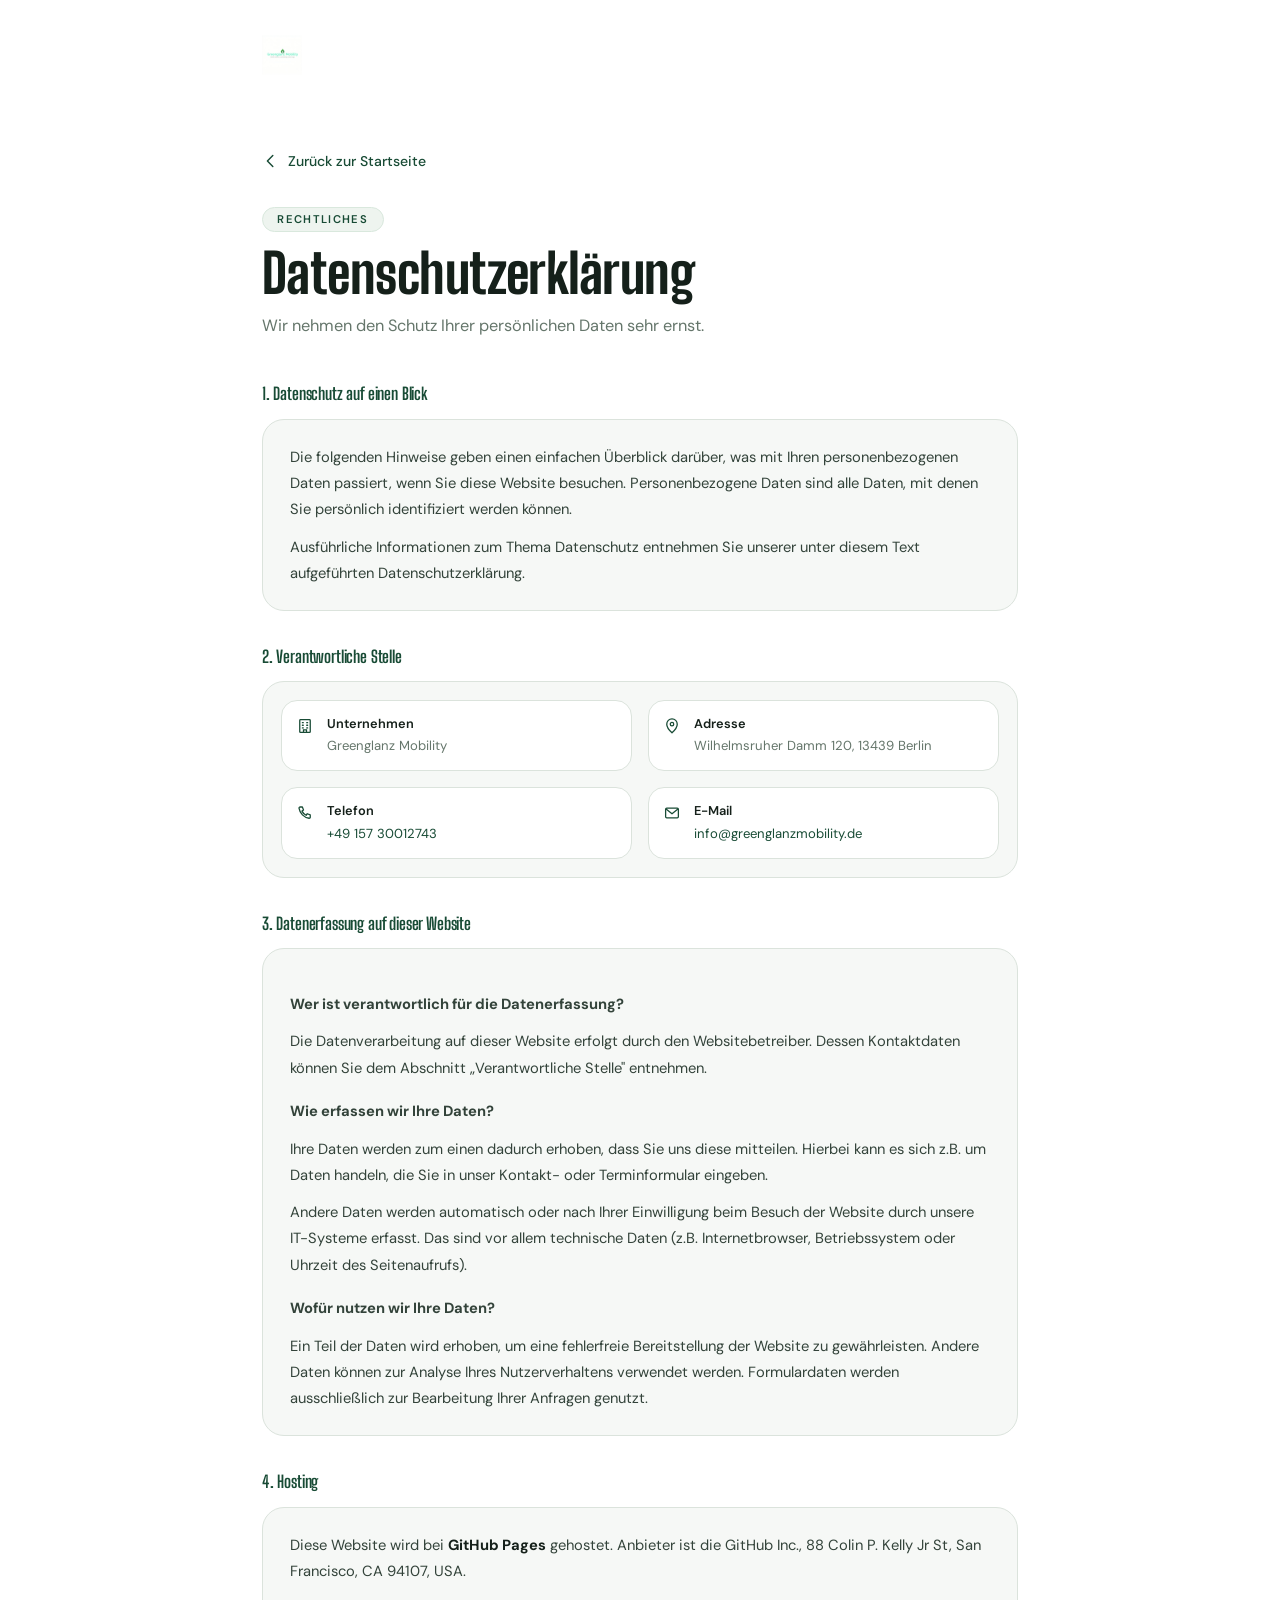
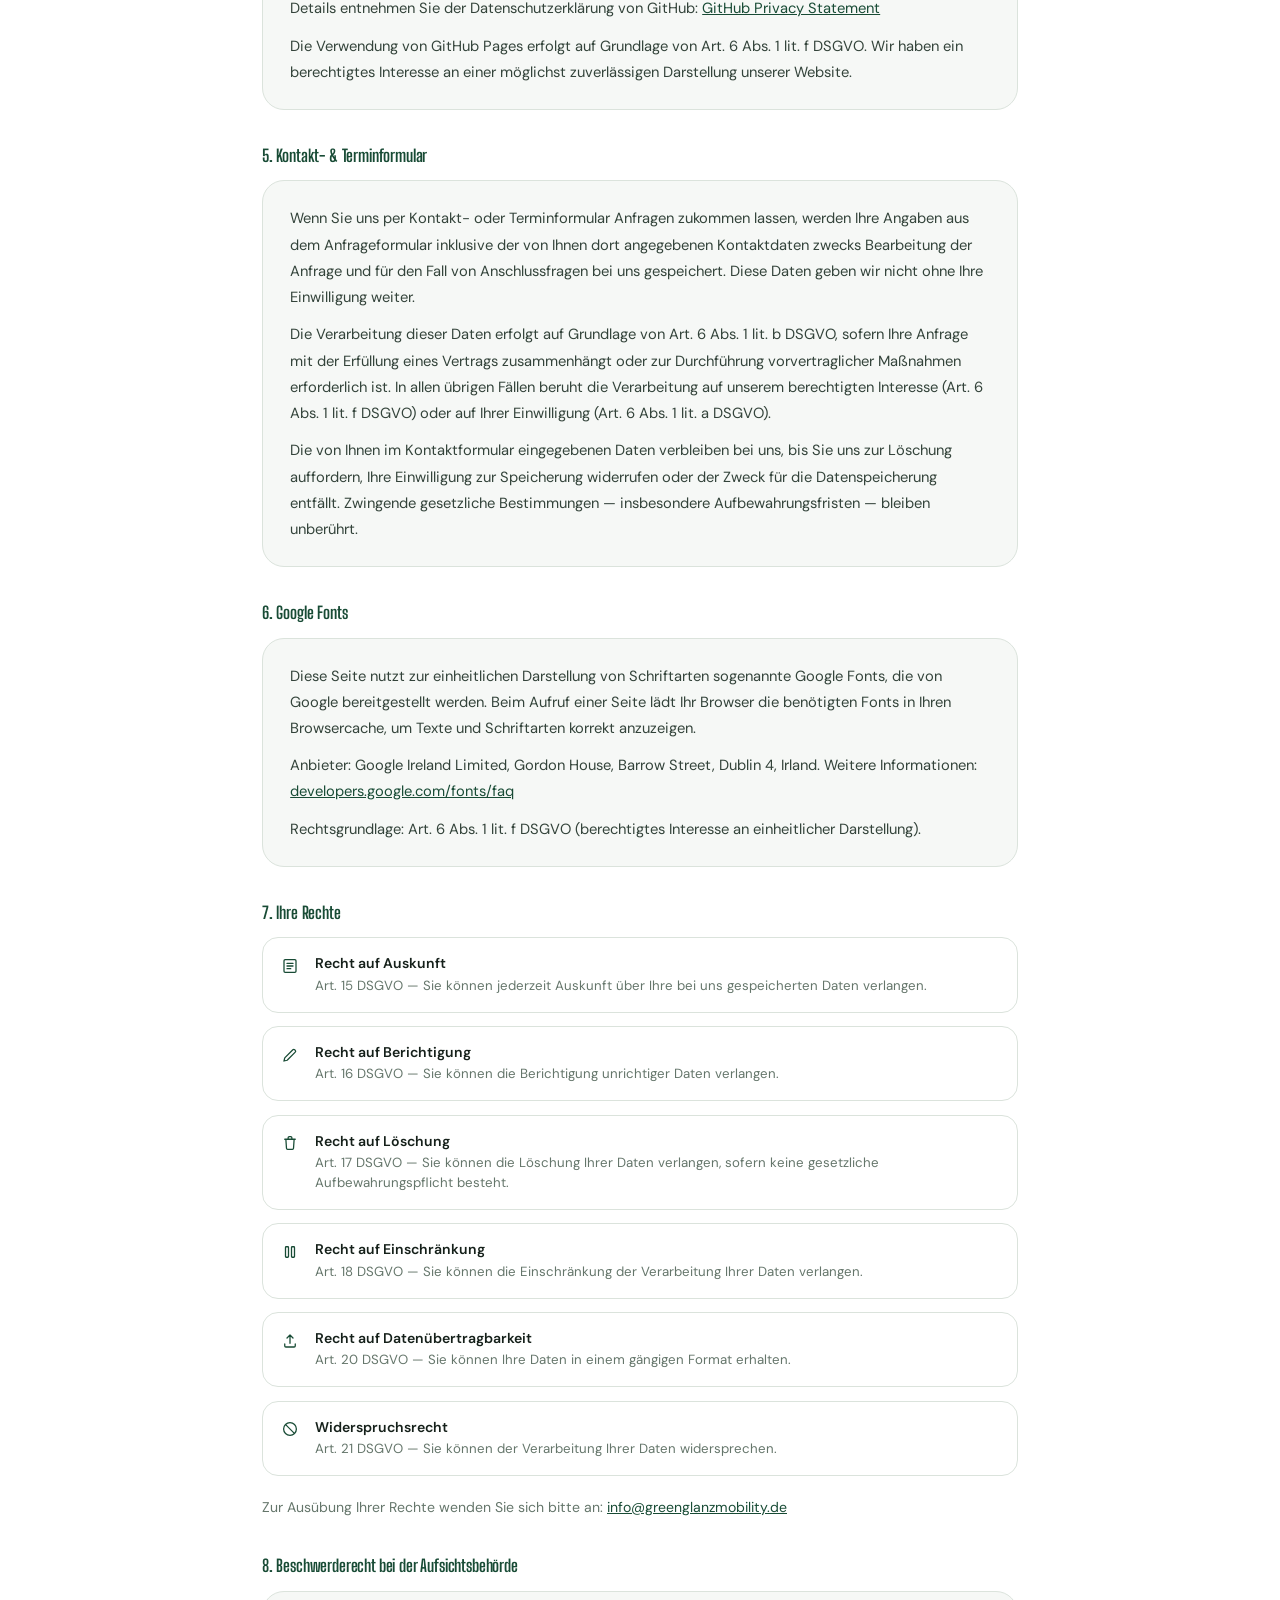
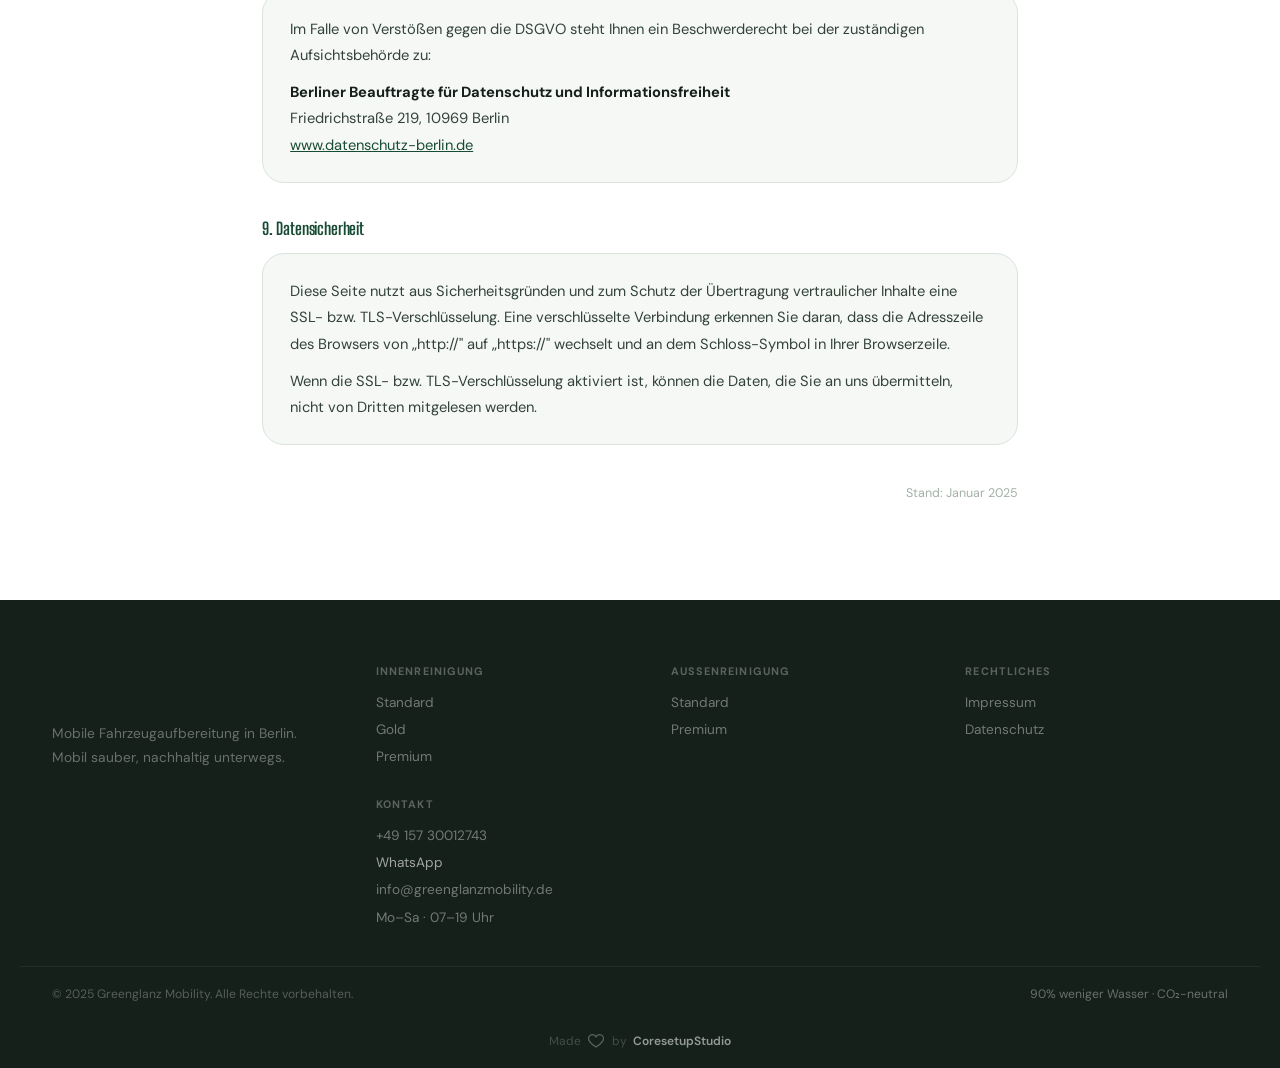
==== commit 510383f6: "Increase SVG icon sizes in datenschutz.html" ====
--- a/datenschutz.html
+++ b/datenschutz.html
@@ -34,7 +34,7 @@
   <main class="legal-main">
     <div class="legal-container">
       <a href="index.html" class="legal-back">
-        <svg class="ic"><use href="#i-arrow-left"/></svg>
+        <svg class="ic" width="16" height="16"><use href="#i-arrow-left"/></svg>
         Zurück zur Startseite
       </a>
 
@@ -55,10 +55,10 @@
       <div class="legal-section">
         <h2>2. Verantwortliche Stelle</h2>
         <div class="legal-card legal-card-grid">
-          <div class="lcg-item"><svg class="ic"><use href="#i-building"/></svg><div><b>Unternehmen</b><p>Greenglanz Mobility</p></div></div>
-          <div class="lcg-item"><svg class="ic"><use href="#i-pin"/></svg><div><b>Adresse</b><p>Wilhelmsruher Damm 120, 13439 Berlin</p></div></div>
-          <div class="lcg-item"><svg class="ic"><use href="#i-phone"/></svg><div><b>Telefon</b><a href="tel:+4915730012743">+49 157 30012743</a></div></div>
-          <div class="lcg-item"><svg class="ic"><use href="#i-mail"/></svg><div><b>E-Mail</b><a href="mailto:info@greenglanzmobility.de">info@greenglanzmobility.de</a></div></div>
+          <div class="lcg-item"><svg class="ic" width="18" height="18"><use href="#i-building"/></svg><div><b>Unternehmen</b><p>Greenglanz Mobility</p></div></div>
+          <div class="lcg-item"><svg class="ic" width="18" height="18"><use href="#i-pin"/></svg><div><b>Adresse</b><p>Wilhelmsruher Damm 120, 13439 Berlin</p></div></div>
+          <div class="lcg-item"><svg class="ic" width="18" height="18"><use href="#i-phone"/></svg><div><b>Telefon</b><a href="tel:+4915730012743">+49 157 30012743</a></div></div>
+          <div class="lcg-item"><svg class="ic" width="18" height="18"><use href="#i-mail"/></svg><div><b>E-Mail</b><a href="mailto:info@greenglanzmobility.de">info@greenglanzmobility.de</a></div></div>
         </div>
       </div>
 
@@ -105,12 +105,12 @@
       <div class="legal-section">
         <h2>7. Ihre Rechte</h2>
         <div class="legal-rights">
-          <div class="lr-item"><svg class="ic"><use href="#i-info-list"/></svg><div><b>Recht auf Auskunft</b><p>Art. 15 DSGVO — Sie können jederzeit Auskunft über Ihre bei uns gespeicherten Daten verlangen.</p></div></div>
-          <div class="lr-item"><svg class="ic"><use href="#i-edit"/></svg><div><b>Recht auf Berichtigung</b><p>Art. 16 DSGVO — Sie können die Berichtigung unrichtiger Daten verlangen.</p></div></div>
-          <div class="lr-item"><svg class="ic"><use href="#i-trash"/></svg><div><b>Recht auf Löschung</b><p>Art. 17 DSGVO — Sie können die Löschung Ihrer Daten verlangen, sofern keine gesetzliche Aufbewahrungspflicht besteht.</p></div></div>
-          <div class="lr-item"><svg class="ic"><use href="#i-pause"/></svg><div><b>Recht auf Einschränkung</b><p>Art. 18 DSGVO — Sie können die Einschränkung der Verarbeitung Ihrer Daten verlangen.</p></div></div>
-          <div class="lr-item"><svg class="ic"><use href="#i-export"/></svg><div><b>Recht auf Datenübertragbarkeit</b><p>Art. 20 DSGVO — Sie können Ihre Daten in einem gängigen Format erhalten.</p></div></div>
-          <div class="lr-item"><svg class="ic"><use href="#i-block"/></svg><div><b>Widerspruchsrecht</b><p>Art. 21 DSGVO — Sie können der Verarbeitung Ihrer Daten widersprechen.</p></div></div>
+          <div class="lr-item"><svg class="ic" width="18" height="18"><use href="#i-info-list"/></svg><div><b>Recht auf Auskunft</b><p>Art. 15 DSGVO — Sie können jederzeit Auskunft über Ihre bei uns gespeicherten Daten verlangen.</p></div></div>
+          <div class="lr-item"><svg class="ic" width="18" height="18"><use href="#i-edit"/></svg><div><b>Recht auf Berichtigung</b><p>Art. 16 DSGVO — Sie können die Berichtigung unrichtiger Daten verlangen.</p></div></div>
+          <div class="lr-item"><svg class="ic" width="18" height="18"><use href="#i-trash"/></svg><div><b>Recht auf Löschung</b><p>Art. 17 DSGVO — Sie können die Löschung Ihrer Daten verlangen, sofern keine gesetzliche Aufbewahrungspflicht besteht.</p></div></div>
+          <div class="lr-item"><svg class="ic" width="18" height="18"><use href="#i-pause"/></svg><div><b>Recht auf Einschränkung</b><p>Art. 18 DSGVO — Sie können die Einschränkung der Verarbeitung Ihrer Daten verlangen.</p></div></div>
+          <div class="lr-item"><svg class="ic" width="18" height="18"><use href="#i-export"/></svg><div><b>Recht auf Datenübertragbarkeit</b><p>Art. 20 DSGVO — Sie können Ihre Daten in einem gängigen Format erhalten.</p></div></div>
+          <div class="lr-item"><svg class="ic" width="18" height="18"><use href="#i-block"/></svg><div><b>Widerspruchsrecht</b><p>Art. 21 DSGVO — Sie können der Verarbeitung Ihrer Daten widersprechen.</p></div></div>
         </div>
         <p style="margin-top:1.2rem; font-size:0.88rem; color:var(--t3);">Zur Ausübung Ihrer Rechte wenden Sie sich bitte an: <a href="mailto:info@greenglanzmobility.de" style="color:var(--pine-dim); text-decoration:underline;">info@greenglanzmobility.de</a></p>
       </div>
@@ -170,7 +170,7 @@
       <span class="ft-badge">90% weniger Wasser · CO₂-neutral</span>
     </div>
     <div class="ft-credit">
-      Made <svg class="ic"><use href="#i-heart"/></svg> by <a href="https://coresetup.studio" target="_blank" rel="noopener noreferrer">CoresetupStudio</a>
+      Made <svg class="ic" width="18" height="18"><use href="#i-heart"/></svg> by <a href="https://coresetup.studio" target="_blank" rel="noopener noreferrer">CoresetupStudio</a>
     </div>
   </footer>
 
--- a/fv-styles.css
+++ b/fv-styles.css
@@ -1,61 +1,49 @@
 /* ══════════════════════════════════════════════════
-   GREENGLANZ FAHRZEUGAUFBEREITUNG – fv-styles.css
-   Weiß × Neon-Grün (dominant) × Blau (Akzent)
-   Mobile-safe von Anfang an
+   GREENGLANZ MOBILITY — überarbeitet
+   Tannengrün · Big Shoulders Display + DM Sans + DM Mono
+   Kein Glow, kein Partikel-Cursor, reduzierte Animation
 ══════════════════════════════════════════════════ */
 
-@import url('https://fonts.googleapis.com/css2?family=Syne:wght@400;600;700;800&family=DM+Sans:wght@300;400;500&display=swap');
-
-/* ── Variables ──────────────────────────────────── */
+@import url('https://fonts.googleapis.com/css2?family=Big+Shoulders+Display:wght@600;700;800&family=DM+Sans:wght@300;400;500;600&family=DM+Mono:wght@400;500&display=swap');
+
 :root {
-  /* Base */
   --white:    #ffffff;
-  --off:      #f7faf7;
-  --surface:  #f0f5f0;
-
-  /* Neon Green — DOMINANT */
-  --ng:       #00e676;
-  --ng-dim:   #00c853;
-  --ng-pale:  #b9f6ca;
-  --ng-mist:  #e8f5e9;
-  --ng-alpha: rgba(0,230,118,0.1);
-  --ng-glow:  rgba(0,230,118,0.35);
-  --ng-glow2: rgba(0,230,118,0.12);
-
-  /* Blue — accent only */
-  --bl:       #1565c0;
-  --bl-2:     #1976d2;
-  --bl-pale:  #bbdefb;
-  --bl-mist:  #e3f2fd;
-  --bl-alpha: rgba(21,101,192,0.1);
-
-  /* Text */
-  --t1:  #0a120a;
-  --t2:  #2e3d2e;
-  --t3:  #6b7d6b;
-  --t4:  #a5b5a5;
-
-  /* Fonts */
-  --fd: 'Syne', sans-serif;
+  --off:      #f6f8f6;
+  --surface:  #eef2ee;
+
+  --pine:      #1f5f43;
+  --pine-dim:  #184b35;
+  --pine-deep: #123524;
+  --pine-pale: #d9e8dd;
+  --pine-mist: #eef4ef;
+  --pine-alpha:#1f5f4312;
+
+  --stone:    #5b685e;
+
+  --t1: #15201a;
+  --t2: #33433a;
+  --t3: #65766b;
+  --t4: #a3b0a6;
+
+  --line: #dbe3dc;
+  --line-2: #c4d0c6;
+
+  --fd: 'Big Shoulders Display', sans-serif;
   --fb: 'DM Sans', sans-serif;
-
-  /* Radius */
+  --fm: 'DM Mono', ui-monospace, monospace;
+
   --r-xs: 4px;
   --r-sm: 10px;
   --r-md: 16px;
-  --r-lg: 24px;
-  --r-xl: 36px;
-
-  /* Shadows */
-  --sh-sm:   0 2px 16px rgba(0,230,118,0.08);
-  --sh-md:   0 8px 40px rgba(0,230,118,0.12);
-  --sh-lg:   0 24px 80px rgba(0,230,118,0.16);
-  --sh-neon: 0 0 20px rgba(0,230,118,0.4), 0 0 60px rgba(0,230,118,0.15);
-  --sh-b:    0 8px 32px rgba(21,101,192,0.1);
+  --r-lg: 22px;
+  --r-xl: 32px;
+
+  --sh-sm: 0 1px 2px rgba(20,30,24,0.06), 0 1px 1px rgba(20,30,24,0.04);
+  --sh-md: 0 8px 24px rgba(20,30,24,0.08);
+  --sh-lg: 0 16px 48px rgba(20,30,24,0.10);
 
   --ease:        cubic-bezier(0.4, 0, 0.2, 1);
-  --ease-spring: cubic-bezier(0.34, 1.56, 0.64, 1);
-  --ease-expo:   cubic-bezier(0.16, 1, 0.3, 1);
+  --ease-spring: cubic-bezier(0.34, 1.2, 0.64, 1);
 }
 
 /* ── Reset ──────────────────────────────────────── */
@@ -66,1490 +54,603 @@
   background: var(--white);
   color: var(--t1);
   overflow-x: hidden;
-  cursor: none;
 }
 a { color: inherit; text-decoration: none; }
 ul { list-style: none; }
-button { cursor: none; border: none; background: none; font: inherit; }
+button { cursor: pointer; border: none; background: none; font: inherit; }
 input, textarea, select { font: inherit; }
-em { font-style: italic; color: var(--ng-dim); }
+em { font-style: italic; color: var(--pine); }
+
+/* ── Icon system ────────────────────────────────── */
+.ic-sprite { position: absolute; width: 0; height: 0; overflow: hidden; }
+.ic, svg.ic {
+  width: 18px !important; height: 18px !important;
+  min-width: 18px; min-height: 18px;
+  max-width: 18px; max-height: 18px;
+  display: inline-block; flex-shrink: 0;
+  stroke: currentColor; fill: none; stroke-width: 1.7;
+  vertical-align: -3px;
+}
+.ic-lg, svg.ic-lg {
+  width: 26px !important; height: 26px !important;
+  min-width: 26px; min-height: 26px;
+  max-width: 26px; max-height: 26px;
+}
+.ic-xl, svg.ic-xl {
+  width: 34px !important; height: 34px !important;
+  min-width: 34px; min-height: 34px;
+  max-width: 34px; max-height: 34px;
+}
 
 /* ── Typography ─────────────────────────────────── */
-h1, h2, h3 { font-family: var(--fd); line-height: 1.1; font-weight: 700; }
-h1 { font-size: clamp(2.8rem, 6vw, 5.5rem); }
-h2 { font-size: clamp(2rem, 4vw, 3.4rem); }
-h3 { font-size: 1.15rem; font-weight: 700; }
+h1, h2, h3 { font-family: var(--fd); line-height: 1.05; font-weight: 700; letter-spacing: -0.01em; }
+h1 { font-size: clamp(2.6rem, 6vw, 5.2rem); font-weight: 800; }
+h2 { font-size: clamp(1.9rem, 3.6vw, 3.1rem); font-weight: 700; }
+h3 { font-size: 1.15rem; font-weight: 700; font-family: var(--fb); }
 p  { color: var(--t2); line-height: 1.78; }
 
 /* ── Scroll Progress ────────────────────────────── */
 .scroll-prog {
-  position: fixed; top: 0; left: 0; height: 3px;
+  position: fixed; top: 0; left: 0; height: 2px;
   width: 0%; z-index: 9999; pointer-events: none;
-  background: linear-gradient(90deg, var(--ng), var(--ng-dim), var(--bl-2));
-  box-shadow: 0 0 10px var(--ng-glow);
+  background: var(--pine);
   transition: width 0.1s linear;
 }
 
-/* ── Custom Cursor ──────────────────────────────── */
-.cur {
-  width: 8px; height: 8px;
-  background: var(--ng);
-  border-radius: 50%;
-  position: fixed; top: 0; left: 0;
-  pointer-events: none; z-index: 9998;
-  transform: translate(-50%,-50%);
-  box-shadow: 0 0 10px var(--ng-glow);
-  transition: width 0.2s var(--ease), height 0.2s var(--ease);
-}
-.cur-ring {
-  width: 30px; height: 30px;
-  border: 1.5px solid rgba(0,230,118,0.5);
-  border-radius: 50%;
-  position: fixed; top: 0; left: 0;
-  pointer-events: none; z-index: 9997;
-  transform: translate(-50%,-50%);
-  transition: width 0.3s var(--ease), height 0.3s var(--ease), border-color 0.3s;
-}
-body.cur-lg .cur      { width: 40px; height: 40px; }
-body.cur-lg .cur-ring { width: 52px; height: 52px; border-color: var(--ng); }
+/* ── Cursor: removed (standard system cursor) ───── */
+.cur, .cur-ring { display: none !important; }
+body { cursor: auto; }
+button, a { cursor: pointer; }
 
 /* ── Loader ─────────────────────────────────────── */
 .loader {
   position: fixed; inset: 0;
   background: var(--white); z-index: 10000;
   display: flex; align-items: center; justify-content: center;
-  transition: opacity 0.7s var(--ease), visibility 0.7s;
+  transition: opacity 0.5s var(--ease), visibility 0.5s;
 }
 .loader.out { opacity: 0; visibility: hidden; pointer-events: none; }
-.loader-core { display: flex; flex-direction: column; align-items: center; gap: 1.4rem; }
+.loader-core { display: flex; flex-direction: column; align-items: center; gap: 1.2rem; }
 
 .loader-drop {
-  width: 70px; height: 90px; position: relative;
+  width: 56px; height: 72px; position: relative;
   display: flex; align-items: center; justify-content: center;
 }
 .loader-drop svg { width: 100%; height: 100%; }
 .drop-path {
   stroke-dasharray: 220; stroke-dashoffset: 220;
-  animation: dash-draw 1.4s var(--ease) 0.1s forwards;
+  stroke: var(--pine) !important;
+  animation: dash-draw 1.1s var(--ease) 0.1s forwards;
 }
 .drop-inner {
   stroke-dasharray: 160; stroke-dashoffset: 160;
-  animation: dash-draw 1s var(--ease) 0.6s forwards;
+  stroke: rgba(31,95,67,0.3) !important;
+  animation: dash-draw 0.8s var(--ease) 0.5s forwards;
 }
 @keyframes dash-draw { to { stroke-dashoffset: 0; } }
-.drop-glow {
-  position: absolute; inset: -10px;
-  border-radius: 40% 40% 50% 50%;
-  background: radial-gradient(ellipse at 50% 60%, rgba(0,230,118,0.2), transparent 70%);
-  animation: drop-pulse 2s ease-in-out infinite;
-}
-@keyframes drop-pulse { 0%,100%{ opacity: 0.5; transform: scale(1); } 50%{ opacity: 1; transform: scale(1.1); } }
-
-.loader-brand {
-  font-family: var(--fd);
-  font-size: 1.9rem; font-weight: 800;
-  display: flex; align-items: baseline; gap: 0;
-  opacity: 0;
-  animation: rise 0.6s var(--ease) 1s forwards;
-}
-@keyframes rise { from { opacity:0; transform:translateY(8px); } to { opacity:1; transform:none; } }
-.lb-green { color: var(--ng-dim); }
-.lb-dark  { color: var(--t1); font-weight: 400; }
-.loader-sub {
-  font-size: 0.72rem; letter-spacing: 0.14em; text-transform: uppercase;
-  color: var(--t4); opacity: 0;
-  animation: rise 0.5s var(--ease) 1.2s forwards;
-}
-.loader-bar { width: 180px; height: 2px; background: var(--surface); border-radius: 2px; overflow: hidden; }
-.loader-fill {
-  height: 100%; width: 0%;
-  background: linear-gradient(90deg, var(--ng), var(--ng-dim));
-  box-shadow: 0 0 8px var(--ng-glow);
-  transition: width 0.05s linear;
-}
+.drop-glow { display: none; }
+
+.loader-logo-img { height: 52px; width: auto; mix-blend-mode: multiply; opacity: 0; animation: rise 0.5s var(--ease) 0.85s forwards; }
+@keyframes rise { from { opacity:0; transform:translateY(6px); } to { opacity:1; transform:none; } }
+.loader-bar { width: 160px; height: 2px; background: var(--surface); border-radius: 2px; overflow: hidden; }
+.loader-fill { height: 100%; width: 0%; background: var(--pine); transition: width 0.05s linear; }
 
 /* ── Navigation ─────────────────────────────────── */
 .nav {
   position: fixed; top: 0; left: 0; right: 0;
-  z-index: 1000; padding: 1.4rem 2rem;
-  transition: all 0.4s var(--ease);
-}
-.nav::before {
-  content: ''; position: absolute; inset: 0;
-  background: rgba(255,255,255,0); backdrop-filter: blur(0px);
-  border-bottom: 1px solid rgba(0,230,118,0);
-  transition: all 0.4s var(--ease); pointer-events: none;
-}
-.nav.scrolled { padding: 0.85rem 2rem; }
-.nav.scrolled::before {
-  background: rgba(255,255,255,0.92);
-  backdrop-filter: blur(20px);
-  border-bottom-color: rgba(0,230,118,0.15);
-  box-shadow: 0 2px 20px rgba(0,230,118,0.06);
+  z-index: 1000; padding: 1.3rem 2rem;
+  transition: padding 0.3s var(--ease), background 0.3s, border-color 0.3s;
+  border-bottom: 1px solid transparent;
+}
+.nav.scrolled {
+  padding: 0.85rem 2rem;
+  background: rgba(255,255,255,0.94);
+  backdrop-filter: blur(14px);
+  border-bottom-color: var(--line);
 }
 .nav-inner {
   max-width: 1240px; margin: 0 auto;
   display: flex; align-items: center; justify-content: space-between;
-  position: relative; z-index: 1;
-}
-
-/* Logo */
-.nav-logo { display: flex; align-items: center; gap: 0.65rem; }
-.nl-icon {
-  width: 28px; height: 36px;
-  color: var(--ng-dim); flex-shrink: 0;
-}
-.nl-icon svg { width: 100%; height: 100%; }
-.nl-text { display: flex; flex-direction: column; gap: 0.1rem; }
-.nl-name { display: flex; align-items: baseline; gap: 0; }
-.nl-g  { font-family: var(--fd); font-size: 1.25rem; font-weight: 800; color: var(--ng-dim); }
-.nl-gl { font-family: var(--fd); font-size: 1.25rem; font-weight: 400; color: var(--t1); }
-.nl-sub {
-  font-size: 0.56rem; letter-spacing: 0.1em; text-transform: uppercase;
-  color: var(--t4); display: block;
-}
+}
+
+.nav-logo-img-wrap { display: flex; align-items: center; text-decoration: none; flex-shrink: 0; }
+.nav-logo-img { height: 40px; width: auto; object-fit: contain; mix-blend-mode: multiply; transition: opacity 0.2s; }
+.nav-logo-img:hover { opacity: 0.8; }
 
 .nav-links { display: flex; align-items: center; gap: 2rem; }
-.nav-links a {
-  font-size: 0.86rem; color: var(--t3); font-weight: 400;
-  transition: color 0.2s; position: relative;
-}
-.nav-links a::after {
-  content: ''; position: absolute; bottom: -2px; left: 0;
-  width: 0; height: 1.5px;
-  background: var(--ng);
-  transition: width 0.28s var(--ease);
-  box-shadow: 0 0 6px var(--ng-glow);
-}
-.nav-links a:hover { color: var(--ng-dim); }
-.nav-links a:hover::after { width: 100%; }
+.nav-links a { font-size: 0.88rem; color: var(--t3); font-weight: 500; transition: color 0.2s; position: relative; }
+.nav-links a:hover { color: var(--t1); }
 .nav-cta {
-  background: var(--ng) !important; color: var(--t1) !important;
-  padding: 0.5rem 1.3rem !important; border-radius: var(--r-xs) !important;
-  font-weight: 600 !important; font-family: var(--fd) !important;
-  box-shadow: 0 0 16px var(--ng-glow) !important;
-  transition: background 0.25s, transform 0.25s var(--ease-spring), box-shadow 0.25s !important;
-}
-.nav-cta::after { display: none !important; }
-.nav-cta:hover { background: var(--ng-dim) !important; transform: translateY(-2px) !important; box-shadow: 0 4px 24px var(--ng-glow) !important; }
+  background: var(--pine) !important; color: var(--white) !important;
+  padding: 0.55rem 1.3rem !important; border-radius: var(--r-xs) !important;
+  font-weight: 600 !important;
+  transition: background 0.2s, transform 0.2s var(--ease) !important;
+}
+.nav-cta:hover { background: var(--pine-dim) !important; transform: translateY(-1px) !important; }
 
 .burger { display: none; flex-direction: column; gap: 6px; padding: 4px; }
-.burger span { display: block; width: 22px; height: 1.5px; background: var(--t1); border-radius: 2px; transition: all 0.3s var(--ease); transform-origin: center; }
+.burger span { display: block; width: 22px; height: 1.5px; background: var(--t1); border-radius: 2px; transition: transform 0.3s var(--ease); transform-origin: center; }
 .burger.open span:nth-child(1) { transform: translateY(3.75px) rotate(45deg); }
 .burger.open span:nth-child(2) { transform: translateY(-3.75px) rotate(-45deg); }
 
-/* Mobile Menu */
 .mob-menu {
   display: none; position: fixed; inset: 0;
   background: var(--white); z-index: 999;
   align-items: center; justify-content: center;
-  flex-direction: column; gap: 2.5rem;
+  flex-direction: column; gap: 2.2rem;
 }
 .mob-menu.open { display: flex; }
-.mm-links { display: flex; flex-direction: column; align-items: center; gap: 1.4rem; }
-.mm-links a { font-family: var(--fd); font-size: 2rem; font-weight: 700; color: var(--t2); transition: color 0.2s; }
-.mm-links a:hover { color: var(--ng-dim); }
-.mm-contact a { font-size: 0.9rem; color: var(--t4); }
+.mm-links { display: flex; flex-direction: column; align-items: center; gap: 1.3rem; }
+.mm-links a { font-family: var(--fd); font-size: 1.9rem; font-weight: 700; color: var(--t2); transition: color 0.2s; }
+.mm-links a:hover { color: var(--pine); }
+.mm-contact a { display: inline-flex; align-items: center; gap: 0.5rem; font-size: 0.9rem; color: var(--t4); }
 
 /* ── Buttons ────────────────────────────────────── */
+.btn-neon, .btn-submit-neon, .pc-btn-neon {
+  background: var(--pine); color: var(--white);
+  box-shadow: none;
+}
 .btn-neon {
-  display: inline-flex; align-items: center; gap: 0.8rem;
-  background: var(--ng); color: var(--t1);
-  padding: 0.95rem 2.2rem; border-radius: var(--r-xs);
-  font-family: var(--fd); font-size: 0.95rem; font-weight: 700;
+  display: inline-flex; align-items: center; gap: 0.75rem;
+  padding: 0.92rem 2.1rem; border-radius: var(--r-xs);
+  font-family: var(--fb); font-size: 0.95rem; font-weight: 600;
+  transition: background 0.2s, transform 0.2s var(--ease);
+}
+.btn-neon:hover { background: var(--pine-dim); transform: translateY(-2px); }
+.btn-neon-arrow { width: 16px; height: 16px; flex-shrink: 0; }
+.btn-neon-glow { display: none; }
+
+.btn-ghost {
+  display: inline-flex; align-items: center; gap: 0.5rem;
+  border: 1.5px solid var(--line-2); color: var(--t1);
+  padding: 0.92rem 1.7rem; border-radius: var(--r-xs);
+  font-size: 0.95rem; font-weight: 500;
+  transition: border-color 0.2s, background 0.2s;
+}
+.btn-ghost:hover { border-color: var(--pine); background: var(--pine-mist); }
+
+.btn-submit-neon {
+  width: 100%; padding: 1rem;
+  border-radius: var(--r-sm);
+  font-family: var(--fb); font-size: 1rem; font-weight: 600;
+  display: flex; align-items: center; justify-content: center; gap: 0.6rem;
+  transition: background 0.2s, transform 0.2s var(--ease);
   position: relative; overflow: hidden;
-  transition: transform 0.25s var(--ease-spring), box-shadow 0.25s;
-  box-shadow: 0 4px 20px var(--ng-glow), 0 0 0 1px rgba(0,230,118,0.3);
-}
-.btn-neon:hover { transform: translateY(-3px); box-shadow: var(--sh-neon); }
-.btn-neon-arrow { width: 18px; height: 18px; flex-shrink: 0; position: relative; z-index: 1; }
-.btn-neon-text { position: relative; z-index: 1; }
-.btn-neon-glow {
-  position: absolute; inset: 0;
-  background: linear-gradient(135deg, rgba(255,255,255,0.25), transparent);
-  opacity: 0; transition: opacity 0.3s;
-}
-.btn-neon:hover .btn-neon-glow { opacity: 1; }
-
-.btn-ghost {
-  display: inline-flex; align-items: center;
-  border: 1.5px solid rgba(0,230,118,0.4); color: var(--ng-dim);
-  padding: 0.95rem 1.8rem; border-radius: var(--r-xs);
-  font-size: 0.95rem; font-weight: 500;
-  transition: border-color 0.25s, background 0.25s, transform 0.25s var(--ease-spring);
-}
-.btn-ghost:hover { border-color: var(--ng); background: var(--ng-alpha); transform: translateY(-2px); box-shadow: 0 0 14px var(--ng-glow2); }
-
-.btn-submit-neon {
-  width: 100%; padding: 1.05rem;
-  background: var(--ng); color: var(--t1);
-  border-radius: var(--r-sm);
-  font-family: var(--fd); font-size: 1rem; font-weight: 700;
-  display: flex; align-items: center; justify-content: center; gap: 0.7rem;
-  transition: background 0.25s, transform 0.25s var(--ease-spring), box-shadow 0.25s;
-  position: relative; overflow: hidden;
-  box-shadow: 0 4px 20px var(--ng-glow);
-}
-.btn-submit-neon:hover { background: var(--ng-dim); transform: translateY(-2px); box-shadow: var(--sh-neon); }
+}
+.btn-submit-neon:hover { background: var(--pine-dim); transform: translateY(-1px); }
 .btn-submit-neon.loading .bsn-text, .btn-submit-neon.loading .bsn-arrow { opacity: 0; }
 .btn-submit-neon.loading .bsn-loader { opacity: 1; }
-.bsn-loader { position: absolute; width: 20px; height: 20px; border: 2px solid rgba(10,18,10,0.25); border-top-color: var(--t1); border-radius: 50%; animation: spin 0.8s linear infinite; opacity: 0; transition: opacity 0.2s; }
-.bsn-glow { position: absolute; inset: 0; background: linear-gradient(135deg, rgba(255,255,255,0.2), transparent); pointer-events: none; }
+.bsn-loader { position: absolute; width: 18px; height: 18px; border: 2px solid rgba(255,255,255,0.3); border-top-color: #fff; border-radius: 50%; animation: spin 0.8s linear infinite; opacity: 0; transition: opacity 0.2s; }
+.bsn-glow { display: none; }
 @keyframes spin { to { transform: rotate(360deg); } }
 
 /* ══════════════════════════════════════════════════
-   HERO — Mobile-safe
+   HERO
 ══════════════════════════════════════════════════ */
 .hero {
   position: relative; z-index: 1;
-  min-height: 100vh;
+  min-height: 92vh;
   display: grid; grid-template-columns: 1fr 1fr;
   align-items: center; gap: 4rem;
   max-width: 1240px; margin: 0 auto;
   padding: 9rem 2rem 5rem;
 }
-.hero-canvas {
-  position: fixed; inset: 0;
-  width: 100%; height: 100%;
-  pointer-events: none; z-index: 0;
-}
-/* Animated background blobs */
-.hero-blob {
-  position: fixed; border-radius: 50%;
-  filter: blur(80px); pointer-events: none; z-index: 0;
-}
-.b1 {
-  width: 600px; height: 600px;
-  background: radial-gradient(circle, rgba(0,230,118,0.08), transparent 70%);
-  top: -100px; right: -100px;
-  animation: blob-float 14s ease-in-out infinite;
-}
-.b2 {
-  width: 400px; height: 400px;
-  background: radial-gradient(circle, rgba(0,200,83,0.06), transparent 70%);
-  bottom: 10%; left: -80px;
-  animation: blob-float 18s ease-in-out infinite reverse;
-}
-.b3 {
-  width: 300px; height: 300px;
-  background: radial-gradient(circle, rgba(21,101,192,0.05), transparent 70%);
-  top: 40%; right: 20%;
-  animation: blob-float 11s ease-in-out infinite 4s;
-}
-@keyframes blob-float {
-  0%,100%{ transform: translate(0,0) scale(1); }
-  33%{ transform: translate(30px,-40px) scale(1.06); }
-  66%{ transform: translate(-20px,20px) scale(0.96); }
-}
-/* Neon grid */
+.hero-canvas { display: none; }
+.hero-blob { display: none; }
 .hero-grid {
   position: fixed; inset: 0; z-index: 0; pointer-events: none;
   background-image:
-    linear-gradient(rgba(0,230,118,0.04) 1px, transparent 1px),
-    linear-gradient(90deg, rgba(0,230,118,0.04) 1px, transparent 1px);
-  background-size: 60px 60px;
-  mask-image: radial-gradient(ellipse 80% 70% at 60% 40%, black 0%, transparent 100%);
-  -webkit-mask-image: radial-gradient(ellipse 80% 70% at 60% 40%, black 0%, transparent 100%);
+    linear-gradient(rgba(31,95,67,0.03) 1px, transparent 1px),
+    linear-gradient(90deg, rgba(31,95,67,0.03) 1px, transparent 1px);
+  background-size: 64px 64px;
+  mask-image: radial-gradient(ellipse 70% 60% at 65% 35%, black 0%, transparent 100%);
+  -webkit-mask-image: radial-gradient(ellipse 70% 60% at 65% 35%, black 0%, transparent 100%);
 }
 
 .hero-left { position: relative; z-index: 2; }
 
 .hero-eyebrow {
-  display: inline-flex; align-items: center; gap: 0.6rem;
-  font-size: 0.74rem; letter-spacing: 0.1em; text-transform: uppercase;
-  color: var(--ng-dim); background: var(--ng-alpha);
-  border: 1px solid rgba(0,230,118,0.25);
-  padding: 0.38rem 1rem; border-radius: 999px; margin-bottom: 2rem;
-  font-weight: 500;
-}
-.eyebrow-pulse {
-  width: 6px; height: 6px; border-radius: 50%;
-  background: var(--ng);
-  box-shadow: 0 0 8px var(--ng-glow);
-  animation: neon-pulse 2s ease-in-out infinite;
-}
-@keyframes neon-pulse {
-  0%,100%{ box-shadow: 0 0 4px var(--ng-glow); transform: scale(1); }
-  50%{ box-shadow: 0 0 12px var(--ng-glow), 0 0 20px var(--ng-glow2); transform: scale(1.3); }
-}
-
-.hero-title { margin-bottom: 1.8rem; }
+  display: inline-flex; align-items: center; gap: 0.55rem;
+  font-size: 0.74rem; letter-spacing: 0.08em; text-transform: uppercase;
+  color: var(--pine); background: var(--pine-mist);
+  border: 1px solid var(--pine-pale);
+  padding: 0.36rem 0.95rem; border-radius: 999px; margin-bottom: 2rem;
+  font-weight: 600;
+}
+.eyebrow-pulse { width: 6px; height: 6px; border-radius: 50%; background: var(--pine); flex-shrink:0; }
+
+.hero-title { margin-bottom: 1.6rem; }
 .ht-line { display: block; }
-.ht-neon { color: var(--ng-dim); text-shadow: 0 0 40px rgba(0,200,83,0.3); }
-.ht-sub  { color: var(--t3); font-size: clamp(1.6rem, 3vw, 2.8rem); font-weight: 400; }
-
-.hero-desc { max-width: 480px; margin-bottom: 2.5rem; font-size: 1.05rem; }
-.hero-desc strong { color: var(--ng-dim); font-weight: 600; }
-.hero-actions { display: flex; flex-wrap: wrap; gap: 1rem; margin-bottom: 2.5rem; }
+.ht-neon { color: var(--pine); }
+
+.hero-desc { max-width: 480px; margin-bottom: 2.3rem; font-size: 1.05rem; }
+.hero-desc strong { color: var(--pine); font-weight: 600; }
+.hero-actions { display: flex; flex-wrap: wrap; gap: 1rem; margin-bottom: 2.3rem; }
 .hero-chips { display: flex; flex-wrap: wrap; gap: 0.6rem; }
 .chip {
-  font-size: 0.76rem; font-weight: 500; padding: 0.3rem 0.85rem;
-  border-radius: 999px; border: 1px solid;
-}
-.chip-green {
-  color: var(--ng-dim); border-color: rgba(0,200,83,0.3);
-  background: var(--ng-alpha);
-}
-.chip-blue {
-  color: var(--bl-2); border-color: rgba(21,101,192,0.2);
-  background: var(--bl-alpha);
-}
-
-/* Hero Right */
+  display: inline-flex; align-items: center; gap: 0.45rem;
+  font-size: 0.78rem; font-weight: 500; padding: 0.35rem 0.85rem 0.35rem 0.7rem;
+  border-radius: 999px; border: 1px solid var(--line-2); color: var(--t2);
+}
+.chip-green { border-color: var(--pine-pale); background: var(--pine-mist); color: var(--pine-dim); }
+
+/* Hero scene — calm version */
 .hero-right { position: relative; z-index: 2; }
-
-/* Scene */
-.hero-scene {
-  position: relative;
-  display: flex; align-items: center; justify-content: center;
-  padding: 70px 75px 70px 55px;
-  min-height: 460px;
-}
-
-/* Neon rings — purely decorative around center card */
-.hs-ring {
-  position: absolute; border-radius: 50%;
-  pointer-events: none;
-}
-.hs-ring.r1 {
-  width: 360px; height: 360px;
-  border: 1px solid rgba(0,230,118,0.12);
-  animation: ring-spin 20s linear infinite;
-}
-.hs-ring.r2 {
-  width: 290px; height: 290px;
-  border: 1px dashed rgba(0,230,118,0.08);
-  animation: ring-spin 14s linear infinite reverse;
-}
-.hs-ring.r3 {
-  width: 220px; height: 220px;
-  border: 1px solid rgba(21,101,192,0.08);
-  animation: ring-spin 9s linear infinite;
-}
-@keyframes ring-spin { from{ transform: rotate(0deg); } to{ transform: rotate(360deg); } }
-
-/* Center card */
+.hero-scene { position: relative; display: flex; align-items: center; justify-content: center; padding: 60px; min-height: 460px; }
+
+.hs-ring { position: absolute; border-radius: 50%; pointer-events: none; }
+.hs-ring.r1 { width: 360px; height: 360px; border: 1px solid var(--line); }
+.hs-ring.r2 { width: 290px; height: 290px; border: 1px dashed var(--line); }
+.hs-ring.r3 { display: none; }
+
 .hs-card {
   position: relative; z-index: 3;
-  background: rgba(255,255,255,0.9);
-  border: 1px solid rgba(0,230,118,0.2);
+  background: var(--white);
+  border: 1px solid var(--line);
   border-radius: var(--r-lg);
   padding: 1.5rem;
   width: 280px;
-  box-shadow: var(--sh-md), 0 0 0 1px rgba(0,230,118,0.08);
-  backdrop-filter: blur(12px);
-}
-.hs-card-header {
-  display: flex; justify-content: space-between; align-items: center;
-  margin-bottom: 1rem;
-}
-.hsc-live { display: flex; align-items: center; gap: 0.5rem; font-size: 0.76rem; color: var(--ng-dim); font-weight: 500; }
-.live-dot { width: 7px; height: 7px; border-radius: 50%; background: var(--ng); box-shadow: 0 0 8px var(--ng-glow); animation: neon-pulse 1.5s ease-in-out infinite; }
-.hsc-badge { font-size: 0.68rem; font-weight: 700; letter-spacing: 0.1em; text-transform: uppercase; color: var(--t4); }
-
-.hs-car-wrap { position: relative; text-align: center; margin: 0.8rem 0; overflow: hidden; border-radius: var(--r-sm); }
-.hs-car { font-size: 3rem; display: block; padding: 0.5rem; animation: car-float 3s ease-in-out infinite; }
-@keyframes car-float { 0%,100%{ transform: translateX(-3px); } 50%{ transform: translateX(3px) scale(1.03); } }
-.hs-car-shine {
-  position: absolute; top: 0; left: -100%;
-  width: 60%; height: 100%;
-  background: linear-gradient(90deg, transparent, rgba(0,230,118,0.12), transparent);
-  animation: car-shine 4s ease-in-out infinite 2s;
-}
-@keyframes car-shine { 0%{ left: -100%; } 40%{ left: 150%; } 100%{ left: 150%; } }
+  box-shadow: var(--sh-md);
+}
+.hs-card-header { display: flex; justify-content: space-between; align-items: center; margin-bottom: 1rem; }
+.hsc-live { display: flex; align-items: center; gap: 0.5rem; font-size: 0.76rem; color: var(--pine); font-weight: 500; }
+.live-dot { width: 7px; height: 7px; border-radius: 50%; background: var(--pine); flex-shrink:0; }
+.hsc-badge { font-size: 0.68rem; font-weight: 700; letter-spacing: 0.08em; text-transform: uppercase; color: var(--t4); }
+
+.hs-car-wrap { position: relative; text-align: center; margin: 0.8rem 0; overflow: hidden; border-radius: var(--r-sm); background: var(--off); padding: 0.6rem 0; }
+.hs-car { font-size: 2.6rem; display: block; }
+.hs-car-shine { display: none; }
 .hs-scan-line {
-  position: absolute; top: 0; left: 0; right: 0;
-  height: 2px;
-  background: linear-gradient(90deg, transparent, var(--ng), transparent);
-  box-shadow: 0 0 8px var(--ng-glow);
-  animation: scan 3s ease-in-out infinite;
-}
-@keyframes scan { 0%{ top: 0; opacity: 0; } 10%{ opacity: 1; } 90%{ opacity: 1; } 100%{ top: 100%; opacity: 0; } }
+  position: absolute; top: 0; left: 0; right: 0; height: 2px;
+  background: var(--pine);
+  animation: wipe-once 1.6s var(--ease) 0.6s 1 both;
+}
+@keyframes wipe-once { 0% { top: 0; opacity: 1; } 90% { opacity: 1; } 100% { top: 100%; opacity: 0; } }
 
 .hs-steps { display: flex; flex-direction: column; gap: 0.45rem; margin-bottom: 1rem; }
 .hss { display: flex; align-items: center; gap: 0.6rem; font-size: 0.8rem; color: var(--t4); }
-.hss.done { color: var(--ng-dim); }
-.hss.active { color: var(--bl-2); font-weight: 500; }
-.hss-icon { color: var(--ng); font-size: 0.75rem; }
-.hss-dot { width: 6px; height: 6px; border-radius: 50%; background: var(--bl-2); display: inline-block; animation: neon-pulse 1s ease-in-out infinite; }
+.hss.done { color: var(--pine-dim); }
+.hss.active { color: var(--t1); font-weight: 500; }
+.hss-icon { color: var(--pine); font-size: 0.75rem; }
+.hss-dot { width: 6px; height: 6px; border-radius: 50%; background: var(--t1); display: inline-block; }
 .hss-o { color: var(--t4); font-size: 0.7rem; }
 
-.hs-water-bar { border-top: 1px solid rgba(0,230,118,0.1); padding-top: 0.9rem; }
-.hwb-label { display: flex; justify-content: space-between; align-items: center; margin-bottom: 0.35rem; font-size: 0.75rem; color: var(--t3); }
-.hwb-val { font-family: var(--fd); font-size: 0.9rem; font-weight: 700; color: var(--ng-dim); }
+.hs-water-bar { border-top: 1px solid var(--line); padding-top: 0.9rem; }
+.hwb-label { display: flex; justify-content: space-between; align-items: center; margin-bottom: 0.35rem; font-size: 0.75rem; color: var(--t3); gap: 0.4rem; }
+.hwb-label span:first-child { display: inline-flex; align-items: center; gap: 0.3rem; }
+.hwb-val { font-family: var(--fm); font-size: 0.86rem; font-weight: 500; color: var(--pine-dim); }
 .hwb-track { height: 5px; background: var(--surface); border-radius: 4px; overflow: hidden; }
-.hwb-fill {
-  height: 100%; width: 0%;
-  background: linear-gradient(90deg, var(--ng), var(--ng-dim));
-  border-radius: 4px;
-  box-shadow: 0 0 8px var(--ng-glow);
-  transition: width 2s var(--ease);
-}
-
-/* Float cards — CORNER POSITIONED, no overlap */
+.hwb-fill { height: 100%; width: 0%; background: var(--pine); border-radius: 4px; transition: width 1.6s var(--ease); }
+
 .hs-float {
-  position: absolute;
-  display: flex; align-items: center; gap: 0.7rem;
+  position: absolute; display: flex; align-items: center; gap: 0.7rem;
   padding: 0.65rem 1rem; z-index: 4; white-space: nowrap;
-  background: rgba(255,255,255,0.88);
-  border: 1px solid rgba(0,230,118,0.2);
-  border-radius: var(--r-md);
-  box-shadow: var(--sh-sm);
-  backdrop-filter: blur(12px);
-}
-.hs-float span:first-child { font-size: 1.2rem; flex-shrink: 0; }
-.hs-float b { display: block; font-size: 0.85rem; color: var(--t1); font-family: var(--fd); }
+  background: var(--white); border: 1px solid var(--line);
+  border-radius: var(--r-md); box-shadow: var(--sh-sm);
+}
+.hs-float b { display: block; font-size: 0.85rem; color: var(--t1); }
 .hs-float p { font-size: 0.7rem; color: var(--t3); margin: 0; }
-
-/* Positions — no overlap with main card */
-.sf-tl { top: 0; left: 0; }
 .sf-br { bottom: 0; right: 0; }
 .sf-bl { bottom: 0; left: 0; }
 
-/* Hero scroll hint */
 .hero-scroll {
-  position: absolute; bottom: 2.5rem; left: 50%;
-  transform: translateX(-50%);
+  position: absolute; bottom: 2.5rem; left: 50%; transform: translateX(-50%);
   display: flex; flex-direction: column; align-items: center; gap: 0.5rem;
-  font-size: 0.65rem; letter-spacing: 0.14em; text-transform: uppercase; color: var(--t4);
+  font-size: 0.65rem; letter-spacing: 0.12em; text-transform: uppercase; color: var(--t4);
   z-index: 2; grid-column: 1 / -1;
 }
-.hs-line-anim {
-  width: 1px; height: 46px;
-  background: linear-gradient(to bottom, var(--ng), transparent);
-  box-shadow: 0 0 6px var(--ng-glow2);
-  animation: scroll-line 2s ease-in-out infinite;
-}
-@keyframes scroll-line {
-  0%{ transform:scaleY(0); transform-origin:top; }
-  50%{ transform:scaleY(1); transform-origin:top; }
-  100%{ transform:scaleY(1); transform-origin:bottom; opacity:0; }
-}
+.hs-line-anim { width: 1px; height: 40px; background: linear-gradient(to bottom, var(--line-2), transparent); }
 
 /* ══════════════════════════════════════════════════
-   SECTIONS — z-index safe
+   SECTIONS
 ══════════════════════════════════════════════════ */
-.trust-bar, .section, .footer {
-  position: relative; z-index: 2; isolation: isolate;
-}
-
-/* Reveal */
-[data-reveal] {
-  opacity: 0; transform: translateY(36px);
-  transition: opacity 0.8s var(--ease), transform 0.8s var(--ease);
-}
+.trust-bar, .section, .footer { position: relative; z-index: 2; isolation: isolate; }
+
+[data-reveal] { opacity: 0; transform: translateY(28px); transition: opacity 0.6s var(--ease), transform 0.6s var(--ease); }
 [data-reveal].on { opacity: 1; transform: none; }
 
-/* ── Trust Bar ──────────────────────────────────── */
-.trust-bar {
-  background: var(--white);
-  border-top: 1px solid rgba(0,230,118,0.15);
-  border-bottom: 1px solid rgba(0,230,118,0.15);
-  padding: 1rem 0; overflow: hidden;
-}
-.tb-wrap { display: flex; overflow: hidden; }
-.tb-track {
-  display: flex; align-items: center; gap: 2.5rem;
-  white-space: nowrap; animation: tb-run 18s linear infinite;
-}
-.tb-track span {
-  font-family: var(--fd); font-size: 0.9rem;
-  color: var(--t4); letter-spacing: 0.04em; transition: color 0.2s;
-}
-.tb-track span:hover { color: var(--ng-dim); }
-.tbsep { color: var(--ng) !important; font-size: 0.45rem !important; }
-@keyframes tb-run { from{ transform:translateX(0); } to{ transform:translateX(-50%); } }
-
-/* ── Section Base ───────────────────────────────── */
-.section { padding: 8rem 0; }
+.section { padding: 7rem 0; }
 .container { max-width: 1240px; margin: 0 auto; padding: 0 2rem; }
-.s-head { text-align: center; margin-bottom: 5rem; }
+.s-head { text-align: center; margin-bottom: 4.5rem; }
 .s-head h2 { margin: 1rem 0; }
-.s-head p  { color: var(--t3); max-width: 500px; margin: 0 auto; }
+.s-head p { color: var(--t3); max-width: 500px; margin: 0 auto; }
 .s-tag {
   display: inline-block; font-size: 0.7rem; font-weight: 600;
-  letter-spacing: 0.16em; text-transform: uppercase;
-  color: var(--ng-dim); background: var(--ng-alpha);
-  border: 1px solid rgba(0,200,83,0.25);
+  letter-spacing: 0.12em; text-transform: uppercase;
+  color: var(--pine-dim); background: var(--pine-mist);
+  border: 1px solid var(--pine-pale);
   padding: 0.28rem 0.9rem; border-radius: 999px;
 }
-.s-tag-light { background: rgba(255,255,255,0.18) !important; color: rgba(255,255,255,0.9) !important; border-color: rgba(255,255,255,0.3) !important; }
-
-/* ── Nano Section ───────────────────────────────── */
-.s-nano { background: var(--off); }
-.nano-layout { display: grid; grid-template-columns: 1fr 1fr; gap: 5rem; align-items: center; margin-bottom: 5rem; }
-
-/* Atom */
-.nano-atom {
-  position: relative; width: 300px; height: 300px;
-  margin: 0 auto; display: flex; align-items: center; justify-content: center;
-}
-.na-core {
-  width: 90px; height: 90px; border-radius: 50%;
-  background: var(--ng-alpha); border: 2px solid rgba(0,230,118,0.4);
-  display: flex; align-items: center; justify-content: center;
-  z-index: 5; position: relative;
-}
-.na-core-inner { display: flex; flex-direction: column; align-items: center; }
-.na-symbol { font-family: var(--fd); font-size: 2rem; font-weight: 800; color: var(--ng-dim); line-height: 1; }
-.na-formula { font-size: 0.6rem; color: var(--ng-dim); opacity: 0.7; }
-.na-core-glow {
-  position: absolute; inset: -12px; border-radius: 50%;
-  background: radial-gradient(circle, rgba(0,230,118,0.2), transparent 70%);
-  animation: core-pulse 2.5s ease-in-out infinite;
-}
-@keyframes core-pulse { 0%,100%{ transform:scale(1); opacity:0.6; } 50%{ transform:scale(1.2); opacity:1; } }
-
-.na-orbit {
-  position: absolute; border-radius: 50%;
-  border: 1px solid rgba(0,230,118,0.15);
-  display: flex; align-items: flex-start; justify-content: center;
-}
-.o1 { width: 150px; height: 150px; animation: ring-spin 5s linear infinite; }
-.o2 { width: 210px; height: 210px; animation: ring-spin 9s linear infinite reverse; }
-.o3 { width: 280px; height: 280px; border-color: rgba(21,101,192,0.12); animation: ring-spin 13s linear infinite; }
-.na-electron {
-  width: 26px; height: 26px; border-radius: 50%;
-  background: var(--ng-alpha); border: 1px solid rgba(0,230,118,0.4);
-  display: flex; align-items: center; justify-content: center;
-  font-size: 0.65rem; font-weight: 700; color: var(--ng-dim);
-  margin-top: -13px;
-  box-shadow: 0 0 8px var(--ng-glow2);
-}
-.o1 .na-electron { animation: ring-spin 5s linear infinite reverse; }
-.o2 .na-electron { animation: ring-spin 9s linear infinite; }
-.o3 .na-electron { animation: ring-spin 13s linear infinite reverse; }
-.na-size {
-  position: absolute; bottom: 8px;
-  font-size: 0.68rem; color: var(--t4);
-  background: var(--white); border: 1px solid rgba(0,230,118,0.2);
-  padding: 0.2rem 0.7rem; border-radius: var(--r-xs);
-}
-
-/* Nano facts */
-.nano-facts { display: flex; flex-direction: column; gap: 1.2rem; }
-.nf-item {
-  display: flex; gap: 1.1rem; align-items: flex-start;
-  padding: 1.1rem; background: var(--white);
-  border: 1px solid rgba(0,230,118,0.1); border-radius: var(--r-md);
-  transition: all 0.3s var(--ease-spring);
-}
-.nf-item:hover { border-color: rgba(0,230,118,0.3); transform: translateX(5px); box-shadow: var(--sh-sm); }
-.nfi-icon {
-  width: 42px; height: 42px; border-radius: var(--r-sm);
-  display: flex; align-items: center; justify-content: center;
-  font-size: 1.2rem; flex-shrink: 0;
-  transition: transform 0.3s var(--ease-spring);
-}
-.nf-item:hover .nfi-icon { transform: scale(1.12) rotate(5deg); }
-.nfi-green { background: var(--ng-alpha); border: 1px solid rgba(0,230,118,0.25); }
-.nfi-blue  { background: var(--bl-alpha); border: 1px solid rgba(21,101,192,0.2); }
-.nf-item h4 { font-size: 0.92rem; font-weight: 600; color: var(--t1); margin-bottom: 0.2rem; font-family: var(--fd); }
-.nf-item p  { font-size: 0.85rem; margin: 0; }
-
-/* Nano stats */
-.nano-stats {
-  display: flex; align-items: center; justify-content: center;
-  gap: 3rem; flex-wrap: wrap;
-  background: linear-gradient(135deg, var(--ng-alpha), rgba(21,101,192,0.06));
-  border: 1px solid rgba(0,230,118,0.15); border-radius: var(--r-xl);
-  padding: 3rem 2rem;
-  box-shadow: 0 0 40px rgba(0,230,118,0.06);
-}
-.nstat { display: flex; flex-direction: column; align-items: center; }
-.nstat-num {
-  font-family: var(--fd); font-size: 3rem; font-weight: 800;
-  color: var(--ng-dim); line-height: 1;
-  text-shadow: 0 0 20px rgba(0,200,83,0.3);
-}
-.nstat-unit { font-size: 1.4rem; color: var(--ng-dim); opacity: 0.7; }
-.nstat > p { font-size: 0.75rem; color: var(--t3); margin-top: 0.2rem; text-align: center; max-width: 90px; }
-.nstat-div { width: 1px; height: 52px; background: rgba(0,230,118,0.15); }
-
-/* ── Pakete ─────────────────────────────────────── */
+.s-tag-light { background: rgba(255,255,255,0.12) !important; color: rgba(255,255,255,0.9) !important; border-color: rgba(255,255,255,0.25) !important; }
+
+/* ── Fahrzeugklassen ─────────────────────────────── */
+.s-fahrzeuge { background: var(--off); }
+.fz-grid { display: grid; grid-template-columns: repeat(4, 1fr); gap: 1.2rem; }
+.fz-card { background: var(--white); border: 1px solid var(--line); border-radius: var(--r-lg); padding: 1.8rem 1.4rem; text-align: center; transition: border-color 0.2s, transform 0.2s var(--ease); }
+.fz-card:hover { transform: translateY(-3px); border-color: var(--line-2); }
+.fz-icon-wrap { width: 52px; height: 52px; margin: 0 auto 0.9rem; border-radius: 50%; background: var(--pine-mist); display: flex; align-items: center; justify-content: center; color: var(--pine-dim); }
+.fz-class { font-family: var(--fd); font-size: 1.15rem; font-weight: 700; color: var(--t1); margin-bottom: 0.2rem; }
+.fz-label { font-size: 0.7rem; font-weight: 600; letter-spacing: 0.08em; text-transform: uppercase; color: var(--t4); display: block; margin-bottom: 0.9rem; }
+.fz-examples { display: flex; flex-direction: column; gap: 0.28rem; }
+.fz-examples span { font-size: 0.82rem; color: var(--t3); padding: 0.2rem 0.6rem; background: var(--off); border-radius: 999px; }
+
+/* ── Leistungsübersicht ──────────────────────────── */
+.leistungen-uebersicht { background: var(--off); border: 1px solid var(--line); border-radius: var(--r-lg); padding: 1.7rem 1.9rem; margin-bottom: 2.3rem; }
+.leistungen-uebersicht-dark { background: rgba(255,255,255,0.04); border-color: rgba(255,255,255,0.12); }
+.lu-title { font-family: var(--fd); font-size: 0.78rem; font-weight: 700; letter-spacing: 0.1em; text-transform: uppercase; color: var(--pine-dim); margin-bottom: 1rem; }
+.lu-title-light { color: rgba(255,255,255,0.55) !important; }
+.lu-grid { display: flex; flex-wrap: wrap; gap: 0.5rem; }
+.lu-item { font-size: 0.82rem; font-weight: 500; padding: 0.32rem 0.85rem; border-radius: 999px; background: var(--white); border: 1px solid var(--line); color: var(--t2); }
+.lu-item-light { background: rgba(255,255,255,0.07) !important; border-color: rgba(255,255,255,0.16) !important; color: rgba(255,255,255,0.78) !important; }
+
+/* ── Pakete ──────────────────────────────────────── */
 .s-pakete { background: var(--white); }
-.pakete-grid { display: grid; grid-template-columns: repeat(3, 1fr); gap: 1.5rem; }
-.paket-card {
-  background: var(--off); border: 1px solid rgba(0,230,118,0.12);
-  border-radius: var(--r-lg); padding: 2rem;
-  transition: all 0.3s var(--ease-spring);
-  position: relative;
-}
-.paket-card:hover { transform: translateY(-6px); box-shadow: var(--sh-md); border-color: rgba(0,230,118,0.3); }
-.pc-tier {
-  display: inline-block; font-size: 0.68rem; font-weight: 700; letter-spacing: 0.1em;
-  text-transform: uppercase; padding: 0.22rem 0.7rem; border-radius: 999px; margin-bottom: 1rem;
-  background: var(--surface); border: 1px solid rgba(0,230,118,0.15); color: var(--t3);
-}
-.pc-tier-blue { background: var(--bl-alpha) !important; border-color: rgba(21,101,192,0.2) !important; color: var(--bl-2) !important; }
-.pc-tier-featured {
-  display: inline-block; font-size: 0.72rem; font-weight: 700; letter-spacing: 0.08em;
-  text-transform: uppercase; padding: 0.25rem 0.8rem; border-radius: 999px; margin-bottom: 1rem;
-  background: var(--ng); color: var(--t1);
-  box-shadow: 0 0 12px var(--ng-glow);
-}
-.paket-featured {
-  border-color: rgba(0,230,118,0.4);
-  background: rgba(0,230,118,0.04);
-  box-shadow: var(--sh-md), 0 0 40px rgba(0,230,118,0.08);
-  transform: translateY(-8px);
-}
-.paket-featured:hover { transform: translateY(-14px); }
-.pc-icon { font-size: 2rem; display: block; margin-bottom: 0.8rem; }
+.pakete-grid { display: grid; grid-template-columns: repeat(3, 1fr); gap: 1.4rem; }
+.paket-card { background: var(--off); border: 1px solid var(--line); border-radius: var(--r-lg); padding: 2rem; transition: border-color 0.2s, transform 0.2s var(--ease); position: relative; }
+.paket-card:hover { transform: translateY(-3px); border-color: var(--line-2); }
+.pc-tier { display: inline-block; font-size: 0.68rem; font-weight: 700; letter-spacing: 0.08em; text-transform: uppercase; padding: 0.22rem 0.7rem; border-radius: 999px; margin-bottom: 1.1rem; background: var(--surface); border: 1px solid var(--line); color: var(--t3); }
+.pc-tier-featured { display: inline-block; font-size: 0.7rem; font-weight: 700; letter-spacing: 0.06em; text-transform: uppercase; padding: 0.25rem 0.8rem; border-radius: 999px; margin-bottom: 1.1rem; background: var(--pine); color: var(--white); }
+.paket-featured { border-color: var(--pine-pale); background: var(--pine-mist); }
 .paket-card h3 { margin-bottom: 0.5rem; }
 .pc-desc { font-size: 0.88rem; margin-bottom: 1.2rem; }
 .pc-list { display: flex; flex-direction: column; gap: 0.4rem; margin-bottom: 1.5rem; }
-.pc-list li {
-  font-size: 0.82rem; color: var(--t3); padding-left: 1.1rem; position: relative;
-}
-.pc-list li::before {
-  content: '✓'; position: absolute; left: 0; color: var(--ng-dim); font-size: 0.75rem;
-}
-.pc-price { font-family: var(--fd); font-size: 1.1rem; color: var(--t3); margin-bottom: 1rem; }
-.pc-price strong { color: var(--t1); font-size: 1.5rem; }
-.pc-price-featured { font-family: var(--fd); font-size: 1.1rem; color: var(--ng-dim); margin-bottom: 1rem; }
-.pc-price-featured strong { color: var(--ng-dim); font-size: 1.5rem; text-shadow: 0 0 16px rgba(0,200,83,0.3); }
-.pc-btn {
-  display: inline-flex; align-items: center; font-size: 0.84rem; font-weight: 500;
-  color: var(--ng-dim); padding: 0.5rem 1.2rem;
-  border: 1.5px solid rgba(0,200,83,0.3); border-radius: var(--r-xs);
-  transition: all 0.25s;
-}
-.pc-btn:hover { background: var(--ng-dim); color: white; border-color: var(--ng-dim); }
-.pc-btn-blue { color: var(--bl-2) !important; border-color: rgba(21,101,192,0.3) !important; }
-.pc-btn-blue:hover { background: var(--bl-2) !important; color: white !important; border-color: var(--bl-2) !important; }
-.pc-btn-neon {
-  display: inline-flex; align-items: center; font-size: 0.84rem; font-weight: 700;
-  color: var(--t1); background: var(--ng);
-  padding: 0.55rem 1.3rem; border-radius: var(--r-xs);
-  border: none; transition: all 0.25s;
-  box-shadow: 0 0 12px var(--ng-glow);
-  font-family: var(--fd);
-}
-.pc-btn-neon:hover { background: var(--ng-dim); box-shadow: 0 0 20px var(--ng-glow); }
-
-/* ── Eco Section ────────────────────────────────── */
-.s-eco { background: var(--t1); overflow: hidden; }
-.eco-bg-wave {
-  position: absolute; inset: 0; pointer-events: none;
-  background: radial-gradient(ellipse 60% 50% at 70% 50%, rgba(0,230,118,0.06), transparent 70%),
-              radial-gradient(ellipse 30% 40% at 10% 80%, rgba(21,101,192,0.04), transparent 60%);
-}
-.eco-layout { display: grid; grid-template-columns: 1fr 1fr; gap: 6rem; align-items: center; }
-.eco-left h2 { color: white; margin: 1rem 0 1.5rem; }
-.eco-left > p { color: rgba(255,255,255,0.65); font-size: 1.05rem; margin-bottom: 2.5rem; }
-
-.eco-compare { display: flex; flex-direction: column; gap: 1.2rem; margin-bottom: 2rem; }
+.pc-list li { font-size: 0.84rem; color: var(--t3); padding-left: 1.1rem; position: relative; }
+.pc-list li::before { content: '–'; position: absolute; left: 0; color: var(--pine-dim); font-weight: 700; }
+.pc-btn { display: inline-flex; align-items: center; font-size: 0.84rem; font-weight: 500; color: var(--t1); padding: 0.5rem 1.2rem; border: 1.5px solid var(--line-2); border-radius: var(--r-xs); transition: all 0.2s; }
+.pc-btn:hover { background: var(--t1); color: var(--white); border-color: var(--t1); }
+.pc-btn-neon { display: inline-flex; align-items: center; font-size: 0.84rem; font-weight: 600; color: var(--white); background: var(--pine); padding: 0.55rem 1.3rem; border-radius: var(--r-xs); transition: background 0.2s; }
+.pc-btn-neon:hover { background: var(--pine-dim); }
+
+/* ── Preistabelle Mini ──────────────────────────── */
+.preistabelle { background: var(--white); border: 1px solid var(--line); border-radius: var(--r-md); overflow: hidden; margin-bottom: 1.3rem; }
+.preistabelle-dark { background: rgba(255,255,255,0.05) !important; border-color: rgba(255,255,255,0.12) !important; }
+.pt-mini-row { display: flex; justify-content: space-between; align-items: center; padding: 0.52rem 1rem; border-bottom: 1px solid var(--line); font-size: 0.83rem; }
+.pt-mini-row:last-child { border-bottom: none; }
+.pt-mini-row span { color: var(--t3); }
+.pt-mini-row strong { color: var(--t1); font-family: var(--fm); font-weight: 500; }
+.pt-mini-dark span { color: rgba(255,255,255,0.5) !important; }
+.pt-mini-dark strong { color: #fff !important; }
+
+/* ── Gold Paket ──────────────────────────────────── */
+.paket-gold { background: #fbf8ef; border-color: #e9dfc0 !important; }
+.pc-tier-gold { display: inline-block; font-size: 0.7rem; font-weight: 700; letter-spacing: 0.06em; text-transform: uppercase; padding: 0.24rem 0.78rem; border-radius: 999px; margin-bottom: 1.1rem; background: #f1e7c8; color: #8a6a14; border: 1px solid #e2d29c; }
+.pc-btn-gold { display: inline-flex; align-items: center; font-size: 0.84rem; font-weight: 600; color: #8a6a14; padding: 0.5rem 1.2rem; border-radius: var(--r-xs); border: 1.5px solid #e2d29c; transition: background 0.2s; }
+.pc-btn-gold:hover { background: #f1e7c8; }
+
+/* ── Außenreinigung (dunkel) ─────────────────────── */
+.s-aussen { background: var(--t1); }
+.aussen-bg { display: none; }
+.aussen-h2 { color: #fff !important; }
+.pakete-grid-2 { grid-template-columns: repeat(2, 1fr) !important; max-width: 900px; margin: 0 auto; }
+.paket-card-dark { background: rgba(255,255,255,0.04) !important; border: 1px solid rgba(255,255,255,0.12) !important; }
+.paket-card-dark:hover { background: rgba(255,255,255,0.06) !important; border-color: rgba(255,255,255,0.2) !important; }
+.paket-aussen-premium { border-color: var(--pine) !important; background: rgba(31,95,67,0.12) !important; }
+.h3-white { color: #fff !important; }
+.pc-desc-dark { color: rgba(255,255,255,0.55) !important; }
+.pc-tier-dark { background: rgba(255,255,255,0.07) !important; border-color: rgba(255,255,255,0.14) !important; color: rgba(255,255,255,0.55) !important; }
+.pc-list-dark li { color: rgba(255,255,255,0.6) !important; }
+.pc-list-dark li::before { color: var(--pine-pale) !important; }
+.pc-btn-outline-light { display: inline-flex; align-items: center; font-size: 0.84rem; font-weight: 600; color: #fff; padding: 0.5rem 1.2rem; border-radius: var(--r-xs); border: 1.5px solid rgba(255,255,255,0.25); transition: all 0.2s; }
+.pc-btn-outline-light:hover { border-color: var(--pine-pale); background: rgba(31,95,67,0.15); }
+
+/* ── Umwelt ──────────────────────────────────────── */
+.s-eco { background: var(--t1); }
+.eco-bg-wave { display: none; }
+.eco-layout { display: grid; grid-template-columns: 1fr 1fr; gap: 5rem; align-items: center; }
+.eco-left h2 { color: #fff; margin: 1rem 0 1.4rem; }
+.eco-left > p { color: rgba(255,255,255,0.6); font-size: 1.02rem; margin-bottom: 2.3rem; }
+
+.eco-compare { display: flex; flex-direction: column; gap: 1.1rem; margin-bottom: 1.8rem; }
 .ec-row { display: flex; align-items: center; gap: 1rem; }
-.ec-label { font-size: 0.78rem; font-weight: 500; color: rgba(255,255,255,0.55); min-width: 110px; }
+.ec-label { font-size: 0.78rem; font-weight: 500; color: rgba(255,255,255,0.5); min-width: 130px; }
 .ec-bar-wrap { flex: 1; }
-.ec-bar {
-  height: 38px; border-radius: var(--r-sm);
-  display: flex; align-items: center; padding: 0 1rem;
-  font-size: 0.78rem; font-weight: 700;
-  width: 0%; transition: width 1.5s var(--ease);
-}
-.ec-bar-red   { background: rgba(231,76,60,0.15); border: 1px solid rgba(231,76,60,0.25); color: #ff6b6b; }
-.ec-bar-neon  { background: rgba(0,230,118,0.12); border: 1px solid rgba(0,230,118,0.3); color: var(--ng); box-shadow: 0 0 12px rgba(0,230,118,0.15); }
-
-.eco-certs { display: flex; flex-wrap: wrap; gap: 0.6rem; }
-.eco-certs span {
-  font-size: 0.76rem; font-weight: 500; padding: 0.32rem 0.85rem; border-radius: 999px;
-  border: 1px solid rgba(0,230,118,0.25); color: rgba(255,255,255,0.8);
-  background: rgba(0,230,118,0.08);
-  transition: background 0.2s, transform 0.2s var(--ease-spring);
-}
-.eco-certs span:hover { background: rgba(0,230,118,0.16); transform: translateY(-2px); }
-
-/* Eco visual */
+.ec-bar { height: 34px; border-radius: var(--r-sm); display: flex; align-items: center; padding: 0 1rem; font-size: 0.78rem; font-weight: 600; width: 0%; transition: width 1.3s var(--ease); }
+.ec-bar-red { background: rgba(255,255,255,0.07); border: 1px solid rgba(255,255,255,0.14); color: rgba(255,255,255,0.6); }
+.ec-bar-neon { background: rgba(31,95,67,0.3); border: 1px solid var(--pine); color: #cfe8da; }
+
+.eco-certs { display: flex; flex-wrap: wrap; gap: 0.55rem; }
+.eco-certs span { display: inline-flex; align-items: center; gap: 0.4rem; font-size: 0.76rem; font-weight: 500; padding: 0.32rem 0.85rem; border-radius: 999px; border: 1px solid rgba(255,255,255,0.15); color: rgba(255,255,255,0.75); }
+
 .eco-right { display: flex; align-items: center; justify-content: center; }
-.eco-orb-wrap {
-  position: relative;
-  width: 320px; height: 320px;
-  display: flex; align-items: center; justify-content: center;
-}
+.eco-orb-wrap { position: relative; width: 320px; height: 320px; display: flex; align-items: center; justify-content: center; }
 .eco-main-card {
-  position: relative; z-index: 3;
-  width: 190px; height: 190px; border-radius: 50%;
-  background: rgba(0,230,118,0.1); border: 1.5px solid rgba(0,230,118,0.3);
+  position: relative; z-index: 3; width: 190px; height: 190px; border-radius: 50%;
+  background: rgba(255,255,255,0.04); border: 1px solid rgba(255,255,255,0.14);
   display: flex; flex-direction: column; align-items: center; justify-content: center;
   text-align: center; gap: 0.2rem;
-  box-shadow: 0 0 60px rgba(0,230,118,0.15), inset 0 0 40px rgba(0,230,118,0.05);
-  animation: eco-pulse 3s ease-in-out infinite;
-}
-@keyframes eco-pulse { 0%,100%{ box-shadow: 0 0 40px rgba(0,230,118,0.12); } 50%{ box-shadow: 0 0 70px rgba(0,230,118,0.2); } }
-.emc-drop { font-size: 1.8rem; display: block; }
-.emc-num {
-  font-family: var(--fd); font-size: 3rem; font-weight: 800;
-  color: var(--ng); line-height: 1;
-  text-shadow: 0 0 20px var(--ng-glow);
-}
-.emc-pct { font-size: 1.4rem; color: rgba(0,230,118,0.7); }
-.eco-main-card > p { font-size: 0.68rem; color: rgba(255,255,255,0.5); max-width: 100px; line-height: 1.4; margin: 0; }
-
-.eco-sat {
-  position: absolute;
-  background: rgba(255,255,255,0.06); border: 1px solid rgba(0,230,118,0.2);
-  border-radius: var(--r-md); padding: 0.7rem 1rem; min-width: 110px;
-  display: flex; flex-direction: column; gap: 0.15rem;
-  backdrop-filter: blur(12px);
-}
-.eco-sat span:first-child { font-size: 1.1rem; }
-.eco-sat strong { font-size: 0.84rem; color: white; font-family: var(--fd); }
-.eco-sat p { font-size: 0.7rem; color: rgba(255,255,255,0.45); margin: 0; }
-/* Satellite positions — no overlap */
+}
+.emc-drop { color: var(--pine-pale); margin-bottom: 0.3rem; }
+.emc-num { font-family: var(--fd); font-size: 2.8rem; font-weight: 800; color: #fff; line-height: 1; }
+.emc-pct { font-size: 1.3rem; color: rgba(255,255,255,0.5); }
+.eco-main-card > p { font-size: 0.66rem; color: rgba(255,255,255,0.45); max-width: 100px; line-height: 1.4; margin: 0; }
+
+.eco-sat { position: absolute; background: rgba(255,255,255,0.04); border: 1px solid rgba(255,255,255,0.13); border-radius: var(--r-md); padding: 0.7rem 1rem; min-width: 110px; display: flex; flex-direction: column; gap: 0.15rem; }
+.eco-sat svg { color: var(--pine-pale); margin-bottom: 0.2rem; }
+.eco-sat strong { font-size: 0.84rem; color: #fff; }
+.eco-sat p { font-size: 0.7rem; color: rgba(255,255,255,0.42); margin: 0; }
 .s1 { top: 0; right: -10px; }
 .s2 { bottom: 0; right: -10px; }
 .s3 { bottom: 30px; left: -10px; }
 
-/* ── Prozess ────────────────────────────────────── */
+/* ── Prozess ─────────────────────────────────────── */
 .s-prozess { background: var(--off); }
 .prozess-timeline { position: relative; padding: 1rem 0 1rem 2.5rem; }
-.ptl-line {
-  position: absolute; top: 2rem; left: 2rem;
-  width: 2px; height: calc(100% - 3rem);
-  background: rgba(0,230,118,0.1); z-index: 0;
-}
-.ptl-progress {
-  width: 100%; height: 0%;
-  background: linear-gradient(to bottom, var(--ng), var(--ng-dim));
-  transition: height 0.3s linear;
-  box-shadow: 0 0 10px var(--ng-glow);
-}
-.ptl-step {
-  display: flex; gap: 2rem; align-items: flex-start;
-  margin-bottom: 2.5rem; position: relative; z-index: 1;
-}
+.ptl-line { position: absolute; top: 2rem; left: 2rem; width: 2px; height: calc(100% - 3rem); background: var(--line); z-index: 0; }
+.ptl-progress { width: 100%; height: 0%; background: var(--pine); transition: height 0.3s linear; }
+.ptl-step { display: flex; gap: 2rem; align-items: flex-start; margin-bottom: 2.3rem; position: relative; z-index: 1; }
 .ptl-step:last-child { margin-bottom: 0; }
-.ptl-node {
-  width: 56px; height: 56px; flex-shrink: 0; border-radius: 50%;
-  background: var(--white); border: 2px solid rgba(0,230,118,0.25);
-  display: flex; align-items: center; justify-content: center;
-  font-family: var(--fd); font-size: 0.9rem; font-weight: 700; color: var(--ng-dim);
-  position: relative; z-index: 2;
-  transition: background 0.3s, box-shadow 0.3s;
-}
-.ptl-step.active .ptl-node {
-  background: var(--ng-alpha);
-  box-shadow: 0 0 20px var(--ng-glow);
-  border-color: rgba(0,230,118,0.5);
-}
-.ptl-ring {
-  position: absolute; inset: -8px; border-radius: 50%;
-  border: 1px solid rgba(0,230,118,0.25); opacity: 0;
-  animation: ring-pulse 2.5s ease-out infinite;
-}
-.ptl-step.active .ptl-ring { opacity: 1; }
-@keyframes ring-pulse { 0%{ transform:scale(0.9); opacity:0.5; } 100%{ transform:scale(1.4); opacity:0; } }
-.ptl-content {
-  background: var(--white); border: 1px solid rgba(0,230,118,0.1);
-  border-radius: var(--r-lg); padding: 1.6rem 1.8rem; flex: 1;
-  transition: background 0.3s, border-color 0.3s;
-}
-.ptl-step.active .ptl-content { border-color: rgba(0,230,118,0.25); background: rgba(0,230,118,0.02); }
+.ptl-node { width: 52px; height: 52px; flex-shrink: 0; border-radius: 50%; background: var(--white); border: 2px solid var(--line-2); display: flex; align-items: center; justify-content: center; font-family: var(--fd); font-size: 0.85rem; font-weight: 700; color: var(--t3); position: relative; z-index: 2; transition: border-color 0.3s, color 0.3s; }
+.ptl-step.active .ptl-node { background: var(--pine-mist); border-color: var(--pine); color: var(--pine-dim); }
+.ptl-ring { display: none; }
+.ptl-content { background: var(--white); border: 1px solid var(--line); border-radius: var(--r-lg); padding: 1.5rem 1.7rem; flex: 1; }
+.ptl-step.active .ptl-content { border-color: var(--pine-pale); }
 .ptl-content h3 { margin-bottom: 0.5rem; }
-.ptl-content p  { font-size: 0.9rem; margin-bottom: 0.8rem; }
-.ptl-time { font-size: 0.76rem; color: var(--ng-dim); font-weight: 500; }
-
-/* ── Preise ─────────────────────────────────────── */
+.ptl-content p { font-size: 0.9rem; margin-bottom: 0.7rem; }
+.ptl-time { font-size: 0.76rem; color: var(--pine-dim); font-weight: 500; font-family: var(--fm); }
+
+/* ── Preise ──────────────────────────────────────── */
 .s-preise { background: var(--white); }
-.preise-table {
-  border: 1px solid rgba(0,230,118,0.15); border-radius: var(--r-lg); overflow: hidden;
-}
-.pt-header {
-  display: grid; grid-template-columns: 2fr 1fr 1fr 1fr;
-  padding: 1rem 1.5rem; background: var(--off);
-  font-family: var(--fd); font-size: 0.78rem; font-weight: 700;
-  text-transform: uppercase; letter-spacing: 0.08em; color: var(--t3);
-  border-bottom: 1px solid rgba(0,230,118,0.1);
-}
-.pt-row {
-  display: grid; grid-template-columns: 2fr 1fr 1fr 1fr;
-  padding: 0.9rem 1.5rem; border-bottom: 1px solid rgba(0,230,118,0.07);
-  font-size: 0.88rem; color: var(--t2); transition: background 0.2s;
-}
+.preise-table { border: 1px solid var(--line); border-radius: var(--r-lg); overflow: hidden; }
+.pt-header { display: grid; grid-template-columns: 2fr 1fr 1fr 1fr; padding: 1rem 1.5rem; background: var(--off); font-family: var(--fd); font-size: 0.76rem; font-weight: 700; text-transform: uppercase; letter-spacing: 0.06em; color: var(--t3); border-bottom: 1px solid var(--line); }
+.pt-row { display: grid; grid-template-columns: 2fr 1fr 1fr 1fr; padding: 0.85rem 1.5rem; border-bottom: 1px solid var(--line); font-size: 0.86rem; font-family: var(--fm); color: var(--t2); }
 .pt-row:last-child { border-bottom: none; }
-.pt-row:hover { background: var(--ng-alpha); }
-.pt-highlight {
-  background: rgba(0,230,118,0.06) !important;
-  border-color: rgba(0,230,118,0.2) !important;
-}
-.pt-highlight span:first-child { color: var(--ng-dim); font-weight: 600; font-family: var(--fd); }
+.pt-highlight { background: var(--pine-mist) !important; }
+.pt-highlight span:first-child { color: var(--pine-dim); font-weight: 500; }
 .preise-note { font-size: 0.78rem; color: var(--t4); text-align: center; margin-top: 1.2rem; }
 
-/* ── Kontakt ────────────────────────────────────── */
-.s-kontakt { background: var(--off); overflow: hidden; }
-.kontakt-bg-deco { position: absolute; inset: 0; pointer-events: none; background: radial-gradient(ellipse 50% 50% at 80% 50%, rgba(0,230,118,0.05), transparent 70%); }
-.kontakt-layout { display: grid; grid-template-columns: 1fr 1fr; gap: 6rem; align-items: start; }
-.kl h2 { margin: 1rem 0 1.4rem; }
-.kl > p { font-size: 1.05rem; margin-bottom: 2rem; }
-.kl-infos { display: grid; grid-template-columns: 1fr 1fr; gap: 0.8rem; margin-bottom: 1.8rem; }
-.kli {
-  display: flex; align-items: flex-start; gap: 0.7rem;
-  padding: 0.9rem; background: var(--white);
-  border: 1px solid rgba(0,230,118,0.1); border-radius: var(--r-md);
-  transition: all 0.3s;
-}
-.kli:hover { border-color: rgba(0,230,118,0.3); background: var(--ng-alpha); }
-.kli span:first-child { font-size: 1.1rem; flex-shrink: 0; }
-.kli b { display: block; font-size: 0.8rem; color: var(--t1); margin-bottom: 0.15rem; font-family: var(--fd); }
+/* ── Kontakt ─────────────────────────────────────── */
+.s-kontakt { background: var(--off); }
+.kontakt-bg-deco { display: none; }
+.kontakt-layout { display: grid; grid-template-columns: 1fr 1fr; gap: 5rem; align-items: start; }
+.kl h2 { margin: 1rem 0 1.3rem; }
+.kl > p { font-size: 1.02rem; margin-bottom: 1.9rem; }
+.kl-infos { display: grid; grid-template-columns: 1fr 1fr; gap: 0.75rem; margin-bottom: 1.7rem; }
+.kli { display: flex; align-items: flex-start; gap: 0.7rem; padding: 0.9rem; background: var(--white); border: 1px solid var(--line); border-radius: var(--r-md); }
+.kli svg { color: var(--pine-dim); margin-top: 0.1rem; }
+.kli b { display: block; font-size: 0.8rem; color: var(--t1); margin-bottom: 0.15rem; }
 .kli p { font-size: 0.8rem; color: var(--t3); margin: 0; }
-.kl-promise {
-  display: flex; gap: 1.1rem; padding: 1.3rem;
-  background: var(--ng-alpha); border: 1px solid rgba(0,230,118,0.2);
-  border-radius: var(--r-md);
-}
-.klp-dot { font-size: 1.4rem; flex-shrink: 0; color: var(--ng-dim); }
-.kl-promise b { display: block; margin-bottom: 0.5rem; color: var(--t1); font-size: 0.92rem; font-family: var(--fd); }
-.kl-promise ul { display: flex; flex-direction: column; gap: 0.3rem; }
-.kl-promise li { font-size: 0.82rem; color: var(--ng-dim); }
-
-/* Form */
-.kform {
-  background: var(--white); border: 1px solid rgba(0,230,118,0.15);
-  border-radius: var(--r-xl); padding: 2.2rem; position: relative;
-  box-shadow: var(--sh-sm);
-}
-.kform-head { margin-bottom: 1.8rem; }
+.kli-wa-link { display: block; font-size: 0.8rem; color: var(--pine-dim); text-decoration: none; }
+.kl-promise { display: flex; gap: 1rem; padding: 1.3rem; background: var(--pine-mist); border: 1px solid var(--pine-pale); border-radius: var(--r-md); }
+.kl-promise b { display: block; margin-bottom: 0.5rem; color: var(--t1); font-size: 0.92rem; }
+.kl-promise ul { display: flex; flex-direction: column; gap: 0.4rem; }
+.kl-promise li { display: flex; align-items: center; gap: 0.5rem; font-size: 0.82rem; color: var(--pine-dim); }
+.kl-promise li svg { flex-shrink: 0; color: var(--pine); }
+
+.kform { background: var(--white); border: 1px solid var(--line); border-radius: var(--r-xl); padding: 2.1rem; position: relative; box-shadow: var(--sh-sm); }
+.kform-head { margin-bottom: 1.7rem; }
 .kform-head h3 { font-family: var(--fd); font-size: 1.4rem; color: var(--t1); }
-.kform-head p  { font-size: 0.82rem; color: var(--t3); }
+.kform-head p { font-size: 0.82rem; color: var(--t3); }
 .kf-row { display: grid; grid-template-columns: 1fr 1fr; gap: 1rem; }
 .kfg { display: flex; flex-direction: column; gap: 0.35rem; margin-bottom: 0.9rem; }
 .kfg label { font-size: 0.78rem; font-weight: 500; color: var(--t2); }
-.kfg input, .kfg select, .kfg textarea {
-  padding: 0.7rem 0.9rem; background: var(--off);
-  border: 1.5px solid rgba(0,230,118,0.12); border-radius: var(--r-sm);
-  color: var(--t1); font-size: 0.9rem;
-  transition: border-color 0.25s, box-shadow 0.25s; appearance: none;
-}
-.kfg input:focus, .kfg select:focus, .kfg textarea:focus {
-  outline: none; border-color: var(--ng);
-  box-shadow: 0 0 0 3px rgba(0,230,118,0.12), 0 0 12px rgba(0,230,118,0.08);
-}
+.kfg input, .kfg select, .kfg textarea { padding: 0.7rem 0.9rem; background: var(--off); border: 1.5px solid var(--line); border-radius: var(--r-sm); color: var(--t1); font-size: 0.9rem; transition: border-color 0.2s; appearance: none; }
+.kfg input:focus, .kfg select:focus, .kfg textarea:focus { outline: none; border-color: var(--pine); }
 .kfg input::placeholder, .kfg textarea::placeholder { color: var(--t4); }
 .kfg textarea { resize: vertical; min-height: 80px; }
-.kfg select { color: var(--t2); }
 .kf-check { display: flex; align-items: flex-start; gap: 0.7rem; margin-bottom: 1.3rem; }
-.kf-check input { width: 15px; height: 15px; flex-shrink: 0; margin-top: 2px; accent-color: var(--ng-dim); }
+.kf-check input { width: 15px; height: 15px; flex-shrink: 0; margin-top: 2px; accent-color: var(--pine); }
 .kf-check label { font-size: 0.78rem; color: var(--t3); line-height: 1.5; }
-.kf-check a { color: var(--ng-dim); text-decoration: underline; }
-.kf-success {
-  display: none; flex-direction: column; align-items: center; text-align: center;
-  gap: 0.5rem; padding: 2rem; position: absolute; inset: 0;
-  background: var(--white); border-radius: var(--r-xl); justify-content: center;
-}
+.kf-check a { color: var(--pine-dim); text-decoration: underline; }
+.kf-success { display: none; flex-direction: column; align-items: center; text-align: center; gap: 0.5rem; padding: 2rem; position: absolute; inset: 0; background: var(--white); border-radius: var(--r-xl); justify-content: center; }
 .kf-success.show { display: flex; }
-.kfs-icon {
-  width: 54px; height: 54px; border-radius: 50%;
-  background: var(--ng-alpha); border: 1.5px solid rgba(0,230,118,0.3);
-  font-size: 1.5rem; display: flex; align-items: center; justify-content: center;
-  color: var(--ng-dim); margin-bottom: 0.5rem;
-  box-shadow: 0 0 20px var(--ng-glow2);
-}
-.kf-success strong { font-family: var(--fd); font-size: 1.3rem; color: var(--t1); }
+.kfs-icon { width: 50px; height: 50px; border-radius: 50%; background: var(--pine-mist); border: 1.5px solid var(--pine-pale); display: flex; align-items: center; justify-content: center; color: var(--pine-dim); margin-bottom: 0.5rem; }
+.kf-success strong { font-family: var(--fd); font-size: 1.25rem; color: var(--t1); }
 .kf-success p { font-size: 0.88rem; color: var(--t3); }
 
-/* ── Footer ─────────────────────────────────────── */
+/* ── Zahlungsarten ───────────────────────────────── */
+.s-zahlung { background: var(--white); padding: 3.2rem 2rem; border-top: 1px solid var(--line); }
+.zahlung-inner { max-width: 1240px; margin: 0 auto; text-align: center; }
+.zahlung-title { font-family: var(--fd); font-size: 0.7rem; font-weight: 700; letter-spacing: 0.14em; text-transform: uppercase; color: var(--t4); margin-bottom: 1.4rem; }
+.zahlung-grid { display: flex; flex-wrap: wrap; align-items: center; justify-content: center; gap: 0.8rem; }
+.zahlung-item { display: flex; align-items: center; gap: 0.5rem; padding: 0.58rem 1.2rem; background: var(--off); border: 1px solid var(--line); border-radius: 999px; font-size: 0.85rem; font-weight: 500; color: var(--t2); }
+.zahlung-item svg { color: var(--pine-dim); }
+
+/* ── Footer ──────────────────────────────────────── */
 .footer { background: var(--t1); }
-.ft-inner { max-width: 1240px; margin: 0 auto; padding: 4.5rem 2rem 3rem; display: grid; grid-template-columns: 260px 1fr; gap: 4rem; }
-.ft-brand p { font-size: 0.86rem; color: rgba(255,255,255,0.38); line-height: 1.7; margin-top: 1rem; }
-.ft-cols { display: grid; grid-template-columns: repeat(4, 1fr); gap: 2rem; }
-.ftc { display: flex; flex-direction: column; gap: 0.7rem; }
-.ftc b { font-size: 0.68rem; letter-spacing: 0.12em; text-transform: uppercase; color: rgba(255,255,255,0.3); margin-bottom: 0.3rem; font-family: var(--fd); }
-.ftc a, .ftc span { font-size: 0.86rem; color: rgba(255,255,255,0.38); transition: color 0.2s; }
-.ftc a:hover { color: var(--ng); }
-.ft-bottom {
-  max-width: 1240px; margin: 0 auto;
-  padding: 1.3rem 2rem; border-top: 1px solid rgba(255,255,255,0.06);
-  display: flex; justify-content: space-between; align-items: center;
-  font-size: 0.77rem; color: rgba(255,255,255,0.28); flex-wrap: wrap; gap: 0.5rem;
-}
-.ft-badge { color: var(--ng); }
-
-/* ── Legal ──────────────────────────────────────── */
-.legal-page { max-width: 860px; margin: 8rem auto 6rem; padding: 0 2rem; position: relative; z-index: 2; }
-.legal-page h2 { font-size: 1.2rem; margin: 2rem 0 0.6rem; color: var(--ng-dim); }
-.legal-page p, .legal-page li { font-size: 0.93rem; color: var(--t2); margin-bottom: 0.6rem; line-height: 1.75; }
-.legal-page ul { padding-left: 1.5rem; list-style: disc; }
-.legal-back { display: inline-flex; align-items: center; gap: 0.5rem; color: var(--ng-dim); font-weight: 500; margin-bottom: 2.5rem; font-size: 0.9rem; }
+.ft-inner { max-width: 1240px; margin: 0 auto; padding: 4rem 2rem 2.5rem; display: grid; grid-template-columns: 260px 1fr; gap: 4rem; }
+.ft-logo-img { height: 42px; width: auto; mix-blend-mode: multiply; filter: brightness(0) invert(1) opacity(0.85); margin-bottom: 1rem; display: block; }
+.ft-brand p { font-size: 0.86rem; color: rgba(255,255,255,0.36); line-height: 1.7; margin-top: 1rem; }
+.ft-wa-link { display: inline-flex; align-items: center; gap: 0.5rem; margin-top: 0.9rem; font-size: 0.83rem; color: rgba(255,255,255,0.6); }
+.ftc-wa { color: rgba(255,255,255,0.6) !important; }
+.ft-cols { display: grid; grid-template-columns: repeat(3, 1fr); gap: 2rem; }
+.ftc { display: flex; flex-direction: column; gap: 0.65rem; }
+.ftc b { font-size: 0.68rem; letter-spacing: 0.1em; text-transform: uppercase; color: rgba(255,255,255,0.3); margin-bottom: 0.3rem; }
+.ftc a, .ftc span { font-size: 0.85rem; color: rgba(255,255,255,0.4); }
+.ftc a:hover { color: #fff; }
+.ft-bottom { max-width: 1240px; margin: 0 auto; padding: 1.2rem 2rem; border-top: 1px solid rgba(255,255,255,0.06); display: flex; justify-content: space-between; align-items: center; font-size: 0.76rem; color: rgba(255,255,255,0.28); flex-wrap: wrap; gap: 0.5rem; }
+.ft-badge { color: rgba(255,255,255,0.36); }
+.ft-credit { max-width: 1240px; margin: 0 auto; padding: 0.7rem 2rem 1.1rem; font-size: 0.75rem; color: rgba(255,255,255,0.2); text-align: center; display: flex; align-items: center; justify-content: center; gap: 0.4rem; }
+.ft-credit svg { color: rgba(255,255,255,0.3); }
+.ft-credit a { color: rgba(255,255,255,0.55); font-weight: 600; }
+.ft-credit a:hover { color: #fff; }
+
+/* ── Legal pages ─────────────────────────────────── */
+.legal-topbar { padding: 2.2rem 0 0; }
+.legal-main { padding-top: 2.5rem; padding-bottom: 6rem; position: relative; z-index: 2; background: var(--white); min-height: 100vh; }
+.legal-container { max-width: 820px; margin: 0 auto; padding: 0 2rem; }
+.legal-back { display: inline-flex; align-items: center; gap: 0.5rem; color: var(--pine-dim); font-weight: 500; font-size: 0.88rem; margin: 2rem 0 2.3rem; }
+.legal-header { margin-bottom: 2.8rem; }
+.legal-header h1 { font-family: var(--fd); font-size: clamp(2.2rem, 5vw, 3.4rem); color: var(--t1); margin: 0.8rem 0 0.6rem; }
+.legal-intro { font-size: 1.02rem; color: var(--t3); }
+.legal-section { margin-bottom: 2.3rem; }
+.legal-section h2 { font-family: var(--fd); font-size: 1.05rem; font-weight: 700; color: var(--pine-dim); margin-bottom: 1rem; }
+.legal-sub { font-family: var(--fb); font-size: 0.92rem; font-weight: 700; color: var(--t2); margin: 1.1rem 0 0.5rem; }
+.legal-card { background: var(--off); border: 1px solid var(--line); border-radius: var(--r-lg); padding: 1.5rem 1.7rem; }
+.legal-card p { font-size: 0.92rem; color: var(--t2); line-height: 1.78; margin-bottom: 0.7rem; }
+.legal-card p:last-child { margin-bottom: 0; }
+.legal-card a { color: var(--pine-dim); text-decoration: underline; }
+.legal-card strong { color: var(--t1); }
+.legal-card-grid { display: grid; grid-template-columns: 1fr 1fr; gap: 1rem; padding: 1.1rem; }
+.lcg-item { display: flex; align-items: flex-start; gap: 0.8rem; padding: 0.9rem; background: var(--white); border: 1px solid var(--line); border-radius: var(--r-md); }
+.lcg-item svg { color: var(--pine-dim); margin-top: 0.1rem; }
+.lcg-item b { display: block; font-size: 0.8rem; font-weight: 600; color: var(--t1); margin-bottom: 0.2rem; }
+.lcg-item p, .lcg-item a { font-size: 0.82rem; color: var(--t3); margin: 0; line-height: 1.5; }
+.lcg-item a { color: var(--pine-dim); text-decoration: none; }
+.lcg-item a:hover { text-decoration: underline; }
+.legal-rights { display: flex; flex-direction: column; gap: 0.85rem; margin-top: 1rem; }
+.lr-item { display: flex; align-items: flex-start; gap: 1rem; padding: 1rem 1.1rem; background: var(--white); border: 1px solid var(--line); border-radius: var(--r-md); }
+.lr-item svg { color: var(--pine-dim); margin-top: 0.15rem; flex-shrink: 0; }
+.lr-item b { display: block; font-size: 0.88rem; font-weight: 600; color: var(--t1); margin-bottom: 0.2rem; }
+.lr-item p { font-size: 0.83rem; color: var(--t3); margin: 0; line-height: 1.5; }
+.legal-stand { font-size: 0.78rem; color: var(--t4); text-align: right; margin-top: 0.5rem; }
 
 /* ══════════════════════════════════════════════════
-   RESPONSIVE — Mobile-safe
+   RESPONSIVE
 ══════════════════════════════════════════════════ */
-
-@media (max-width: 1100px) {
-  .ft-cols { grid-template-columns: repeat(2, 1fr); }
-}
+@media (max-width: 1100px) { .fz-grid { grid-template-columns: repeat(2, 1fr); } .ft-cols { grid-template-columns: repeat(2, 1fr); } }
 
 @media (max-width: 900px) {
-  /* Hero safe collapse */
-  .hero {
-    display: grid !important;
-    grid-template-columns: 1fr !important;
-    grid-template-rows: auto auto;
-    padding: 8rem 1.5rem 4rem !important;
-    gap: 0 !important; min-height: auto !important;
-  }
-  .hero-left {
-    position: relative; z-index: 10 !important;
-    grid-column: 1; grid-row: 1;
-  }
+  .hero { display: grid !important; grid-template-columns: 1fr !important; padding: 8rem 1.5rem 4rem !important; gap: 0 !important; min-height: auto !important; }
+  .hero-left { position: relative; z-index: 10 !important; }
   .hero-right { display: none !important; }
-  .hero-scroll {
-    position: relative; bottom: auto; left: auto; transform: none;
-    grid-column: 1; grid-row: 2; margin-top: 2rem;
-  }
-  .hero-canvas, .hero-blob, .hero-grid { z-index: 0 !important; }
-
-  /* Solid backgrounds */
-  .trust-bar, .section, .footer { position: relative !important; z-index: 10 !important; isolation: isolate; }
-  .s-nano    { background: #f7faf7 !important; }
-  .s-pakete  { background: #ffffff !important; }
-  .s-eco     { background: #0a120a !important; }
-  .s-prozess { background: #f7faf7 !important; }
-  .s-preise  { background: #ffffff !important; }
-  .s-kontakt { background: #f7faf7 !important; }
-  .trust-bar { background: #ffffff !important; }
-  .footer    { background: #0a120a !important; }
-
-  /* Layouts */
-  .nano-layout    { grid-template-columns: 1fr; gap: 3rem; }
-  .eco-layout     { grid-template-columns: 1fr; gap: 3rem; }
-  .kontakt-layout { grid-template-columns: 1fr; gap: 3rem; }
-  .kl-infos       { grid-template-columns: 1fr; }
-  .ft-inner       { grid-template-columns: 1fr; gap: 2.5rem; }
-  .ft-cols        { grid-template-columns: repeat(2, 1fr); }
-  .ptl-line       { display: none; }
-  .ptl-step       { flex-direction: column; gap: 1rem; }
-  .nav-links      { display: none; }
-  .burger         { display: flex; }
-  .kf-row         { grid-template-columns: 1fr; }
-  .nano-stats { gap: 1.5rem; }
-  .nstat-div  { display: none; }
-  .nano-stats { display: grid; grid-template-columns: repeat(2, 1fr); }
+  .hero-scroll { position: relative; bottom: auto; left: auto; transform: none; margin-top: 2rem; }
+
+  .trust-bar, .section, .s-zahlung, .footer { position: relative !important; z-index: 10 !important; isolation: isolate; }
+  .s-fahrzeuge { background: var(--off) !important; }
+  .s-pakete { background: #fff !important; }
+  .s-aussen { background: var(--t1) !important; }
+  .s-eco { background: var(--t1) !important; }
+  .s-prozess { background: var(--off) !important; }
+  .s-preise { background: #fff !important; }
+  .s-kontakt { background: var(--off) !important; }
+  .s-zahlung { background: #fff !important; }
+  .footer { background: var(--t1) !important; }
+
+  .fz-grid { grid-template-columns: repeat(2, 1fr); gap: 0.9rem; }
+  .pakete-grid-2 { grid-template-columns: 1fr !important; max-width: 100%; }
+  .pakete-grid { grid-template-columns: 1fr; }
+  .kontakt-layout, .eco-layout { grid-template-columns: 1fr; gap: 2.6rem; }
+  .kl-infos { grid-template-columns: 1fr; }
+  .ft-inner { grid-template-columns: 1fr; gap: 2.2rem; }
+  .ft-cols { grid-template-columns: repeat(3, 1fr); }
+  .nav-links { display: none; }
+  .burger { display: flex; }
+  .kf-row { grid-template-columns: 1fr; }
   .eco-sat { position: relative; top: auto; bottom: auto; left: auto; right: auto; }
-  .eco-orb-wrap { height: auto; display: flex; flex-direction: column; gap: 1rem; align-items: center; }
+  .eco-orb-wrap { flex-direction: column; height: auto; align-items: center; gap: 1rem; }
   .eco-main-card { position: relative; }
+  .ptl-line { display: none; }
+  .ptl-step { flex-direction: column; gap: 0.8rem; }
+  .nav-logo-img { height: 34px; }
 }
 
 @media (max-width: 600px) {
   .hero { padding: 7rem 1.2rem 3rem !important; }
-  h1 { font-size: clamp(2.4rem, 8vw, 3.2rem) !important; }
-  .pakete-grid { grid-template-columns: 1fr; }
-  .paket-featured { transform: none; }
+  .fz-grid { grid-template-columns: 1fr 1fr; gap: 0.8rem; }
+  .fz-card { padding: 1.2rem 0.8rem; }
+  .zahlung-grid { gap: 0.5rem; }
+  .zahlung-item { padding: 0.5rem 0.9rem; font-size: 0.78rem; }
+  .lu-item { font-size: 0.76rem; padding: 0.26rem 0.7rem; }
   .container { padding: 0 1.2rem; }
   .section { padding: 4rem 0; }
   .ft-cols { grid-template-columns: 1fr 1fr; }
+  .kform { padding: 1.5rem; }
   .pt-header span:nth-child(3), .pt-header span:nth-child(4),
   .pt-row span:nth-child(3), .pt-row span:nth-child(4) { display: none; }
   .pt-header, .pt-row { grid-template-columns: 1.5fr 1fr; }
-  .kform { padding: 1.5rem; }
-  .hero-chips { gap: 0.5rem; }
-  .nano-atom { width: 240px; height: 240px; }
-  .o2 { width: 170px; height: 170px; }
-  .o3 { width: 230px; height: 230px; }
-}
-
-@media (hover: none) and (pointer: coarse) {
-  .cur, .cur-ring { display: none !important; }
-  body { cursor: auto !important; }
-  button, a { cursor: pointer !important; }
-}
-
-/* ══════════════════════════════════════════════════
-   LEGAL PAGES — Impressum & Datenschutz
-══════════════════════════════════════════════════ */
-
-.legal-main {
-  padding-top: 7rem;
-  padding-bottom: 6rem;
-  position: relative;
-  z-index: 2;
-  background: var(--white);
-  min-height: 100vh;
-}
-
-.legal-container {
-  max-width: 860px;
-  margin: 0 auto;
-  padding: 0 2rem;
-}
-
-/* Back link */
-.legal-back {
-  display: inline-flex; align-items: center; gap: 0.5rem;
-  color: var(--ng-dim); font-weight: 500;
-  font-size: 0.88rem; margin-bottom: 2.5rem;
-  transition: gap 0.2s var(--ease);
-}
-.legal-back svg { width: 18px; height: 18px; flex-shrink: 0; }
-.legal-back:hover { gap: 0.8rem; }
-
-/* Header */
-.legal-header { margin-bottom: 3rem; }
-.legal-header h1 {
-  font-family: var(--fd); font-size: clamp(2.4rem, 5vw, 3.8rem);
-  color: var(--t1); margin: 0.8rem 0 0.6rem; line-height: 1.1;
-}
-.legal-intro { font-size: 1.05rem; color: var(--t3); }
-
-/* Section */
-.legal-section { margin-bottom: 2.5rem; }
-.legal-section h2 {
-  font-family: var(--fd); font-size: 1.1rem; font-weight: 700;
-  color: var(--ng-dim); margin-bottom: 1rem;
-  display: flex; align-items: center; gap: 0.5rem;
-}
-.legal-section h2::before {
-  content: '';
-  display: inline-block; width: 3px; height: 1.1em;
-  background: var(--ng); border-radius: 2px;
-  box-shadow: 0 0 8px var(--ng-glow);
-  flex-shrink: 0;
-}
-.legal-sub {
-  font-family: var(--fd); font-size: 0.95rem; font-weight: 600;
-  color: var(--t2); margin: 1.2rem 0 0.6rem;
-}
-
-/* Card */
-.legal-card {
-  background: var(--off);
-  border: 1px solid rgba(0,230,118,0.1);
-  border-radius: var(--r-lg);
-  padding: 1.6rem 1.8rem;
-  transition: border-color 0.3s;
-}
-.legal-card:hover { border-color: rgba(0,230,118,0.22); }
-.legal-card p { font-size: 0.93rem; color: var(--t2); line-height: 1.78; margin-bottom: 0.8rem; }
-.legal-card p:last-child { margin-bottom: 0; }
-.legal-card a { color: var(--ng-dim); text-decoration: underline; transition: color 0.2s; }
-.legal-card a:hover { color: var(--ng); }
-.legal-card strong { color: var(--t1); }
-
-/* Grid card */
-.legal-card-grid {
-  display: grid;
-  grid-template-columns: 1fr 1fr;
-  gap: 1rem;
-  padding: 1.2rem;
-}
-.lcg-item {
-  display: flex; align-items: flex-start; gap: 0.8rem;
-  padding: 0.9rem;
-  background: var(--white);
-  border: 1px solid rgba(0,230,118,0.1);
-  border-radius: var(--r-md);
-  transition: all 0.25s;
-}
-.lcg-item:hover { border-color: rgba(0,230,118,0.28); background: var(--ng-alpha); }
-.lcg-icon { font-size: 1.1rem; flex-shrink: 0; }
-.lcg-item b { display: block; font-size: 0.8rem; font-weight: 600; color: var(--t1); margin-bottom: 0.2rem; font-family: var(--fd); }
-.lcg-item p, .lcg-item a { font-size: 0.82rem; color: var(--t3); margin: 0; line-height: 1.5; }
-.lcg-item a { color: var(--ng-dim); text-decoration: none; }
-.lcg-item a:hover { text-decoration: underline; }
-
-/* Rights list */
-.legal-rights { display: flex; flex-direction: column; gap: 0.9rem; margin-top: 1rem; }
-.lr-item {
-  display: flex; align-items: flex-start; gap: 1rem;
-  padding: 1rem 1.1rem;
-  background: var(--white);
-  border: 1px solid rgba(0,230,118,0.1);
-  border-radius: var(--r-md);
-  transition: all 0.25s var(--ease-spring);
-}
-.lr-item:hover { border-color: rgba(0,230,118,0.28); transform: translateX(4px); box-shadow: var(--sh-sm); }
-.lr-icon { font-size: 1.1rem; flex-shrink: 0; margin-top: 0.1rem; }
-.lr-item b { display: block; font-size: 0.88rem; font-weight: 600; color: var(--t1); margin-bottom: 0.2rem; font-family: var(--fd); }
-.lr-item p { font-size: 0.83rem; color: var(--t3); margin: 0; line-height: 1.5; }
-
-/* Nano badge row */
-.legal-nano-badge {
-  display: flex; flex-wrap: wrap; gap: 0.7rem;
-  margin: 3rem 0 1.5rem;
-  padding: 1.4rem 1.8rem;
-  background: var(--ng-alpha);
-  border: 1px solid rgba(0,230,118,0.2);
-  border-radius: var(--r-lg);
-}
-.legal-nano-badge span {
-  font-size: 0.8rem; font-weight: 600;
-  color: var(--ng-dim); font-family: var(--fd);
-  padding: 0.3rem 0.8rem;
-  background: rgba(0,230,118,0.08);
-  border: 1px solid rgba(0,230,118,0.2);
-  border-radius: 999px;
-}
-
-/* Stand */
-.legal-stand {
-  font-size: 0.78rem; color: var(--t4);
-  text-align: right; margin-top: 0.5rem;
-}
-
-/* Responsive */
-@media (max-width: 600px) {
-  .legal-main { padding-top: 6rem; }
   .legal-card-grid { grid-template-columns: 1fr; }
-  .legal-container { padding: 0 1.2rem; }
-  .legal-header h1 { font-size: 2.2rem; }
-}
-
-/* ══════════════════════════════════════════════════
-   LOGO IMAGE & NEW SECTIONS
-══════════════════════════════════════════════════ */
-
-/* Nav Logo Image */
-.nav-logo-img-wrap {
-  display: flex;
-  align-items: center;
-  text-decoration: none;
-  flex-shrink: 0;
-}
-.nav-logo-img {
-  height: 44px;
-  width: auto;
-  object-fit: contain;
-  /* Weißer Hintergrund des JPEG ausblenden */
-  mix-blend-mode: multiply;
-  transition: opacity 0.25s var(--ease);
-}
-.nav-logo-img:hover { opacity: 0.85; }
-
-/* Loader Logo Image */
-.loader-logo-img {
-  height: 60px;
-  width: auto;
-  object-fit: contain;
-  mix-blend-mode: multiply;
-  opacity: 0;
-  animation: rise 0.6s var(--ease) 1s forwards;
-}
-
-/* Footer Logo Image */
-.ft-logo-img {
-  height: 52px;
-  width: auto;
-  object-fit: contain;
-  mix-blend-mode: multiply;
-  filter: brightness(0) invert(1) opacity(0.85);
-  margin-bottom: 1rem;
-  display: block;
-}
-
-/* ── Leistungsübersicht Box ─────────────────────── */
-.leistungen-uebersicht {
-  background: var(--off);
-  border: 1px solid rgba(0,230,118,0.15);
-  border-radius: var(--r-lg);
-  padding: 1.8rem 2rem;
-  margin-bottom: 2.5rem;
-}
-.leistungen-uebersicht-dark {
-  background: rgba(255,255,255,0.05);
-  border-color: rgba(0,230,118,0.2);
-}
-.lu-title {
-  font-family: var(--fd); font-size: 0.8rem; font-weight: 700;
-  letter-spacing: 0.12em; text-transform: uppercase;
-  color: var(--ng-dim); margin-bottom: 1rem;
-}
-.lu-title-light { color: rgba(255,255,255,0.6) !important; }
-.lu-grid {
-  display: flex; flex-wrap: wrap; gap: 0.6rem;
-}
-.lu-item {
-  font-size: 0.82rem; font-weight: 500;
-  padding: 0.35rem 0.9rem; border-radius: 999px;
-  background: var(--ng-alpha); border: 1px solid rgba(0,230,118,0.2);
-  color: var(--ng-dim);
-}
-.lu-item-light {
-  background: rgba(0,230,118,0.1) !important;
-  border-color: rgba(0,230,118,0.25) !important;
-  color: rgba(255,255,255,0.85) !important;
-}
-
-/* ── Preistabelle (Mini in Karte) ───────────────── */
-.preistabelle {
-  background: var(--white);
-  border: 1px solid rgba(0,230,118,0.1);
-  border-radius: var(--r-md);
-  overflow: hidden; margin-bottom: 1.3rem;
-}
-.preistabelle-dark {
-  background: rgba(255,255,255,0.06) !important;
-  border-color: rgba(0,230,118,0.15) !important;
-}
-.pt-mini-row {
-  display: flex; justify-content: space-between; align-items: center;
-  padding: 0.55rem 1rem; border-bottom: 1px solid rgba(0,230,118,0.07);
-  font-size: 0.84rem;
-}
-.pt-mini-row:last-child { border-bottom: none; }
-.pt-mini-row span { color: var(--t3); }
-.pt-mini-row strong { color: var(--t1); font-family: var(--fd); font-weight: 700; }
-.pt-mini-dark span  { color: rgba(255,255,255,0.5) !important; }
-.pt-mini-dark strong { color: white !important; }
-
-/* ── Gold Paket ─────────────────────────────────── */
-.paket-gold {
-  background: linear-gradient(135deg, rgba(255,215,0,0.04), rgba(255,180,0,0.02)) !important;
-  border-color: rgba(255,200,0,0.25) !important;
-}
-.paket-gold:hover { border-color: rgba(255,200,0,0.45) !important; box-shadow: 0 8px 40px rgba(255,200,0,0.1) !important; }
-.pc-tier-gold {
-  display: inline-block; font-size: 0.72rem; font-weight: 700; letter-spacing: 0.08em;
-  text-transform: uppercase; padding: 0.25rem 0.8rem; border-radius: 999px; margin-bottom: 1rem;
-  background: rgba(255,200,0,0.15); color: #b8860b;
-  border: 1px solid rgba(255,200,0,0.3);
-}
-.pc-btn-gold {
-  display: inline-flex; align-items: center; font-size: 0.84rem; font-weight: 700;
-  color: #b8860b; padding: 0.5rem 1.3rem; border-radius: var(--r-xs);
-  border: 1.5px solid rgba(255,200,0,0.4);
-  font-family: var(--fd); transition: all 0.25s;
-}
-.pc-btn-gold:hover { background: rgba(255,200,0,0.15); border-color: rgba(255,200,0,0.6); }
-
-/* ── Außenreinigung Section ─────────────────────── */
-.s-aussen { background: var(--t1); overflow: hidden; }
-.aussen-bg {
-  position: absolute; inset: 0; pointer-events: none;
-  background: radial-gradient(ellipse 60% 50% at 70% 50%, rgba(0,230,118,0.06), transparent 70%),
-              radial-gradient(ellipse 30% 40% at 10% 80%, rgba(21,101,192,0.04), transparent 60%);
-}
-.pakete-grid-2 { grid-template-columns: repeat(2, 1fr) !important; max-width: 900px; margin: 0 auto; }
-
-/* Dark Paket Card */
-.paket-card-dark {
-  background: rgba(255,255,255,0.04) !important;
-  border: 1px solid rgba(0,230,118,0.15) !important;
-}
-.paket-card-dark:hover { background: rgba(255,255,255,0.07) !important; border-color: rgba(0,230,118,0.3) !important; }
-.paket-aussen-premium {
-  border-color: rgba(0,230,118,0.35) !important;
-  box-shadow: 0 8px 40px rgba(0,230,118,0.08) !important;
-}
-.pc-tier-dark {
-  display: inline-block; font-size: 0.68rem; font-weight: 700; letter-spacing: 0.1em;
-  text-transform: uppercase; padding: 0.22rem 0.7rem; border-radius: 999px; margin-bottom: 1rem;
-  background: rgba(255,255,255,0.08); border: 1px solid rgba(255,255,255,0.15); color: rgba(255,255,255,0.6);
-}
-.pc-list-dark li { color: rgba(255,255,255,0.65) !important; }
-.pc-list-dark li::before { color: var(--ng) !important; }
-.pc-btn-outline-light {
-  display: inline-flex; align-items: center; font-size: 0.84rem; font-weight: 600;
-  color: white; padding: 0.5rem 1.2rem; border-radius: var(--r-xs);
-  border: 1.5px solid rgba(255,255,255,0.3);
-  font-family: var(--fd); transition: all 0.25s;
-}
-.pc-btn-outline-light:hover { border-color: var(--ng); color: var(--ng); background: rgba(0,230,118,0.08); }
-
-/* ── Preise Blocks ──────────────────────────────── */
-.preise-block { margin-bottom: 2.5rem; }
-.pb-header {
-  margin-bottom: 1rem;
-  display: flex; align-items: center; gap: 0.8rem;
-}
-.pb-title {
-  font-family: var(--fd); font-size: 1.1rem; font-weight: 700;
-  color: var(--t1);
-}
-
-/* ── CoresetupStudio Credit ─────────────────────── */
-.ft-credit {
-  max-width: 1240px; margin: 0 auto;
-  padding: 0.8rem 2rem 1.2rem;
-  font-size: 0.76rem; color: rgba(255,255,255,0.2);
-  text-align: center;
-}
-.ft-credit a {
-  color: var(--ng);
-  text-decoration: none;
-  font-weight: 600;
-  transition: color 0.2s, text-shadow 0.2s;
-}
-.ft-credit a:hover {
-  color: var(--ng);
-  text-shadow: 0 0 12px var(--ng-glow);
-}
-
-/* ── Mobile Responsive additions ───────────────── */
-@media (max-width: 900px) {
-  .pakete-grid-2 { grid-template-columns: 1fr !important; }
-  .lu-grid { gap: 0.5rem; }
-}
-@media (max-width: 600px) {
-  .nav-logo-img { height: 34px; }
-  .ft-logo-img  { height: 40px; }
-  .preistabelle { font-size: 0.8rem; }
-}
-
-/* ══════════════════════════════════════════════════
-   ERGÄNZUNGEN — ans Ende von fv-styles.css anhängen
-   Alle neuen Klassen für Logo, WhatsApp, Fahrzeugklassen,
-   Leistungsübersicht, Preistabelle, Zahlung, Footer-Extras
-══════════════════════════════════════════════════ */
-
-/* ── Logo Image ─────────────────────────────────── */
-.nav-logo-img-wrap { display:flex; align-items:center; text-decoration:none; flex-shrink:0; }
-.nav-logo-img { height:42px; width:auto; object-fit:contain; mix-blend-mode:multiply; transition:opacity .25s; }
-.nav-logo-img:hover { opacity:.82; }
-.loader-logo-img { height:56px; width:auto; object-fit:contain; mix-blend-mode:multiply; opacity:0; animation:rise .6s cubic-bezier(.4,0,.2,1) 1s forwards; }
-.ft-logo-img { height:48px; width:auto; object-fit:contain; filter:brightness(0) invert(1) opacity(.82); margin-bottom:1rem; display:block; }
-
-/* ── WhatsApp Float ─────────────────────────────── */
-.wa-float { position:fixed; bottom:2rem; right:2rem; z-index:8000; width:58px; height:58px; border-radius:50%; background:#25d366; display:flex; align-items:center; justify-content:center; text-decoration:none; box-shadow:0 4px 20px rgba(37,211,102,.4); animation:wa-pulse 2.5s ease-in-out infinite; transition:transform .25s cubic-bezier(.34,1.56,.64,1); }
-.wa-float:hover { transform:scale(1.1); box-shadow:0 6px 28px rgba(37,211,102,.55); }
-.wa-float svg { width:30px; height:30px; fill:white; }
-.wa-tooltip { position:absolute; right:68px; background:rgba(10,18,10,.88); color:white; font-family:'DM Sans',sans-serif; font-size:.8rem; font-weight:500; white-space:nowrap; padding:.38rem .85rem; border-radius:8px; pointer-events:none; opacity:0; transform:translateX(6px); transition:opacity .2s,transform .2s; }
-.wa-float:hover .wa-tooltip { opacity:1; transform:translateX(0); }
-@keyframes wa-pulse { 0%,100%{ box-shadow:0 4px 20px rgba(37,211,102,.4),0 0 0 0 rgba(37,211,102,.35); } 50%{ box-shadow:0 4px 20px rgba(37,211,102,.4),0 0 0 10px rgba(37,211,102,0); } }
-.kli-wa-link { display:block; font-size:.82rem; color:#25d366; text-decoration:none; font-weight:500; transition:opacity .2s; }
-.kli-wa-link:hover { opacity:.8; }
-.ft-wa-link { display:inline-flex; align-items:center; gap:.45rem; margin-top:.8rem; font-size:.84rem; color:#25d366; font-family:'DM Sans',sans-serif; font-weight:500; text-decoration:none; transition:opacity .2s; }
-.ft-wa-link:hover { opacity:.8; }
-.ftc-wa { color:#25d366 !important; }
-.ftc-wa:hover { color:#4ade80 !important; }
-
-/* ── Fahrzeugklassen ────────────────────────────── */
-.s-fahrzeuge { background:#f7faf7; position:relative; z-index:2; isolation:isolate; }
-.fz-grid { display:grid; grid-template-columns:repeat(4,1fr); gap:1.4rem; }
-.fz-card { background:white; border:1px solid rgba(0,230,118,.15); border-radius:20px; padding:1.8rem 1.4rem; text-align:center; transition:transform .3s cubic-bezier(.34,1.56,.64,1),border-color .3s,box-shadow .3s; }
-.fz-card:hover { transform:translateY(-6px); border-color:rgba(0,230,118,.38); box-shadow:0 12px 36px rgba(0,230,118,.1); }
-.fz-emoji { font-size:2.8rem; display:block; margin-bottom:.8rem; }
-.fz-class { font-family:'Syne',sans-serif; font-size:1.1rem; font-weight:800; color:#00c853; margin-bottom:.25rem; }
-.fz-label { font-size:.7rem; font-weight:600; letter-spacing:.1em; text-transform:uppercase; color:#a5b5a5; display:block; margin-bottom:.9rem; }
-.fz-examples { display:flex; flex-direction:column; gap:.3rem; }
-.fz-examples span { font-size:.82rem; color:#6b7d6b; padding:.22rem .7rem; background:rgba(0,230,118,.06); border-radius:999px; }
-
-/* ── Leistungsübersicht ─────────────────────────── */
-.leistungen-uebersicht { background:#f7faf7; border:1px solid rgba(0,230,118,.15); border-radius:20px; padding:1.6rem 1.8rem; margin-bottom:2.5rem; }
-.leistungen-uebersicht-dark { background:rgba(255,255,255,.05); border-color:rgba(0,230,118,.2); }
-.lu-title { font-family:'Syne',sans-serif; font-size:.76rem; font-weight:700; letter-spacing:.14em; text-transform:uppercase; color:#00c853; margin-bottom:1rem; }
-.lu-title-light { color:rgba(255,255,255,.55) !important; }
-.lu-grid { display:flex; flex-wrap:wrap; gap:.55rem; }
-.lu-item { font-size:.82rem; font-weight:500; padding:.32rem .85rem; border-radius:999px; background:rgba(0,230,118,.08); border:1px solid rgba(0,230,118,.2); color:#00c853; }
-.lu-item-light { background:rgba(0,230,118,.1) !important; border-color:rgba(0,230,118,.22) !important; color:rgba(255,255,255,.82) !important; }
-
-/* ── Preistabelle Mini ──────────────────────────── */
-.preistabelle { background:white; border:1px solid rgba(0,230,118,.1); border-radius:12px; overflow:hidden; margin-bottom:1.3rem; }
-.preistabelle-dark { background:rgba(255,255,255,.06) !important; border-color:rgba(0,230,118,.15) !important; }
-.pt-mini-row { display:flex; justify-content:space-between; align-items:center; padding:.52rem 1rem; border-bottom:1px solid rgba(0,230,118,.07); font-size:.84rem; }
-.pt-mini-row:last-child { border-bottom:none; }
-.pt-mini-row span { color:#6b7d6b; }
-.pt-mini-row strong { color:#0a120a; font-family:'Syne',sans-serif; font-weight:700; }
-.pt-mini-dark span { color:rgba(255,255,255,.5) !important; }
-.pt-mini-dark strong { color:white !important; }
-
-/* ── Gold Paket ─────────────────────────────────── */
-.paket-gold { background:rgba(255,215,0,.03); border-color:rgba(255,200,0,.22) !important; }
-.paket-gold:hover { border-color:rgba(255,200,0,.42) !important; box-shadow:0 12px 40px rgba(255,200,0,.08) !important; }
-.pc-tier-gold { display:inline-block; font-size:.7rem; font-weight:700; letter-spacing:.08em; text-transform:uppercase; padding:.24rem .78rem; border-radius:999px; margin-bottom:1rem; background:rgba(255,200,0,.12); color:#b8860b; border:1px solid rgba(255,200,0,.28); }
-.pc-btn-gold { display:inline-flex; align-items:center; font-size:.84rem; font-weight:700; color:#b8860b; padding:.5rem 1.2rem; border-radius:4px; border:1.5px solid rgba(255,200,0,.38); font-family:'Syne',sans-serif; transition:all .25s; text-decoration:none; }
-.pc-btn-gold:hover { background:rgba(255,200,0,.12); border-color:rgba(255,200,0,.55); }
-
-/* ── Außen Dark Section ─────────────────────────── */
-.s-aussen { background:#0a120a; }
-.aussen-h2 { color:white !important; }
-.pakete-grid-2 { grid-template-columns:repeat(2,1fr) !important; max-width:900px; margin:0 auto; }
-.paket-card-dark { background:rgba(255,255,255,.04) !important; border:1px solid rgba(0,230,118,.15) !important; }
-.paket-card-dark:hover { background:rgba(255,255,255,.07) !important; border-color:rgba(0,230,118,.3) !important; }
-.paket-aussen-premium { border-color:rgba(0,230,118,.32) !important; box-shadow:0 8px 36px rgba(0,230,118,.07) !important; }
-.h3-white { color:white !important; }
-.pc-desc-dark { color:rgba(255,255,255,.58) !important; }
-.pc-tier-dark { background:rgba(255,255,255,.08) !important; border-color:rgba(255,255,255,.14) !important; color:rgba(255,255,255,.58) !important; }
-.pc-list-dark li { color:rgba(255,255,255,.62) !important; }
-.pc-list-dark li::before { color:#00e676 !important; }
-.pc-btn-outline-light { display:inline-flex; align-items:center; font-size:.84rem; font-weight:700; color:white; padding:.5rem 1.2rem; border-radius:4px; border:1.5px solid rgba(255,255,255,.28); font-family:'Syne',sans-serif; transition:all .25s; text-decoration:none; }
-.pc-btn-outline-light:hover { border-color:#00e676; color:#00e676; background:rgba(0,230,118,.08); }
-
-/* ── Preise Blocks ──────────────────────────────── */
-.preise-block { margin-bottom:2.5rem; }
-.pb-header { display:flex; align-items:center; margin-bottom:1rem; }
-.pb-title { font-family:'Syne',sans-serif; font-size:1.05rem; font-weight:700; color:#0a120a; }
-
-/* ── Zahlungsarten ──────────────────────────────── */
-.s-zahlung { background:white; padding:3.5rem 2rem; border-top:1px solid rgba(0,230,118,.12); position:relative; z-index:2; isolation:isolate; }
-.zahlung-inner { max-width:1240px; margin:0 auto; text-align:center; }
-.zahlung-title { font-family:'Syne',sans-serif; font-size:.7rem; font-weight:700; letter-spacing:.18em; text-transform:uppercase; color:#a5b5a5; margin-bottom:1.5rem; }
-.zahlung-grid { display:flex; flex-wrap:wrap; align-items:center; justify-content:center; gap:.9rem; }
-.zahlung-item { display:flex; align-items:center; gap:.55rem; padding:.62rem 1.3rem; background:#f7faf7; border:1px solid rgba(0,230,118,.14); border-radius:999px; font-family:'DM Sans',sans-serif; font-size:.86rem; font-weight:500; color:#3d5238; transition:border-color .22s,background .22s,transform .22s cubic-bezier(.34,1.56,.64,1); }
-.zahlung-item:hover { border-color:rgba(0,230,118,.38); background:rgba(0,230,118,.06); transform:translateY(-2px); }
-.zahlung-icon { font-size:1.15rem; }
-
-/* ── CoresetupStudio Credit ─────────────────────── */
-.ft-credit { max-width:1240px; margin:0 auto; padding:.7rem 2rem 1.2rem; font-size:.75rem; color:rgba(255,255,255,.2); text-align:center; font-family:'DM Sans',sans-serif; }
-.ft-credit a { color:#00e676; font-weight:600; text-decoration:none; transition:text-shadow .2s; }
-.ft-credit a:hover { text-shadow:0 0 10px rgba(0,230,118,.5); }
-
-/* ── Responsive ─────────────────────────────────── */
-@media (max-width:1100px) { .fz-grid { grid-template-columns:repeat(2,1fr); } }
-
-@media (max-width:900px) {
-  .hero { display:grid !important; grid-template-columns:1fr !important; grid-template-rows:auto; padding:8rem 1.5rem 4rem !important; gap:0 !important; min-height:auto !important; }
-  .hero-left { position:relative; z-index:10 !important; grid-column:1; grid-row:1; }
-  .hero-right { display:none !important; }
-  .hero-scroll { position:relative !important; bottom:auto !important; left:auto !important; transform:none !important; margin-top:2rem; grid-column:1; }
-  .hero-canvas,.hero-blob,.hero-grid { z-index:0 !important; }
-  .trust-bar,.section,.s-zahlung,.footer { position:relative !important; z-index:10 !important; isolation:isolate; }
-  .s-fahrzeuge  { background:#f7faf7 !important; }
-  .s-pakete     { background:#ffffff !important; }
-  .s-aussen     { background:#0a120a !important; }
-  .s-nano       { background:#f7faf7 !important; }
-  .s-eco        { background:#0a120a !important; }
-  .s-prozess    { background:#f7faf7 !important; }
-  .s-preise     { background:#ffffff !important; }
-  .s-kontakt    { background:#f7faf7 !important; }
-  .s-zahlung    { background:#ffffff !important; }
-  .trust-bar    { background:#ffffff !important; }
-  .footer       { background:#0a120a !important; }
-  .fz-grid          { grid-template-columns:repeat(2,1fr); gap:.9rem; }
-  .pakete-grid-2    { grid-template-columns:1fr !important; max-width:100%; }
-  .kontakt-layout   { grid-template-columns:1fr; gap:3rem; }
-  .nano-layout      { grid-template-columns:1fr; gap:3rem; }
-  .eco-layout       { grid-template-columns:1fr; gap:3rem; }
-  .kl-infos         { grid-template-columns:1fr; }
-  .ft-inner         { grid-template-columns:1fr; gap:2.5rem; }
-  .ft-cols          { grid-template-columns:repeat(2,1fr); }
-  .nav-links { display:none; }
-  .burger    { display:flex; }
-  .kf-row    { grid-template-columns:1fr; }
-  .nano-stats { display:grid; grid-template-columns:repeat(2,1fr); gap:1.5rem; }
-  .nstat-div  { display:none; }
-  .eco-sat { position:relative; top:auto; bottom:auto; left:auto; right:auto; }
-  .eco-orb-wrap { flex-direction:column; height:auto; align-items:center; gap:1rem; }
-  .eco-main-card { position:relative; }
-  .ptl-line { display:none; }
-  .ptl-step { flex-direction:column; gap:.8rem; }
-  .wa-float { bottom:1.2rem; right:1.2rem; width:52px; height:52px; }
-  .wa-float svg { width:26px; height:26px; }
-  .nav-logo-img { height:34px; }
-}
-
-@media (max-width:600px) {
-  .hero { padding:7rem 1.2rem 3rem !important; }
-  h1    { font-size:clamp(2.4rem,8vw,3.2rem) !important; }
-  .fz-grid { grid-template-columns:1fr 1fr; gap:.8rem; }
-  .fz-card { padding:1.2rem .8rem; }
-  .fz-emoji { font-size:2.2rem; }
-  .zahlung-grid { gap:.5rem; }
-  .zahlung-item { padding:.5rem .9rem; font-size:.78rem; }
-  .lu-item { font-size:.76rem; padding:.26rem .7rem; }
-  .container { padding:0 1.2rem; }
-  .section   { padding:4rem 0; }
-  .ft-cols   { grid-template-columns:1fr 1fr; }
-  .kform     { padding:1.5rem; }
-  .pt-header span:nth-child(3),.pt-header span:nth-child(4),
-  .pt-row span:nth-child(3),.pt-row span:nth-child(4) { display:none; }
-  .pt-header,.pt-row { grid-template-columns:1.5fr 1fr; }
-}
-
-@media (hover:none) and (pointer:coarse) {
-  .cur,.cur-ring { display:none !important; }
-  body { cursor:auto !important; }
-  button,a { cursor:pointer !important; }
-}
-
+}
+
+@media (prefers-reduced-motion: reduce) {
+  * { animation-duration: 0.01ms !important; transition-duration: 0.01ms !important; }
+}
